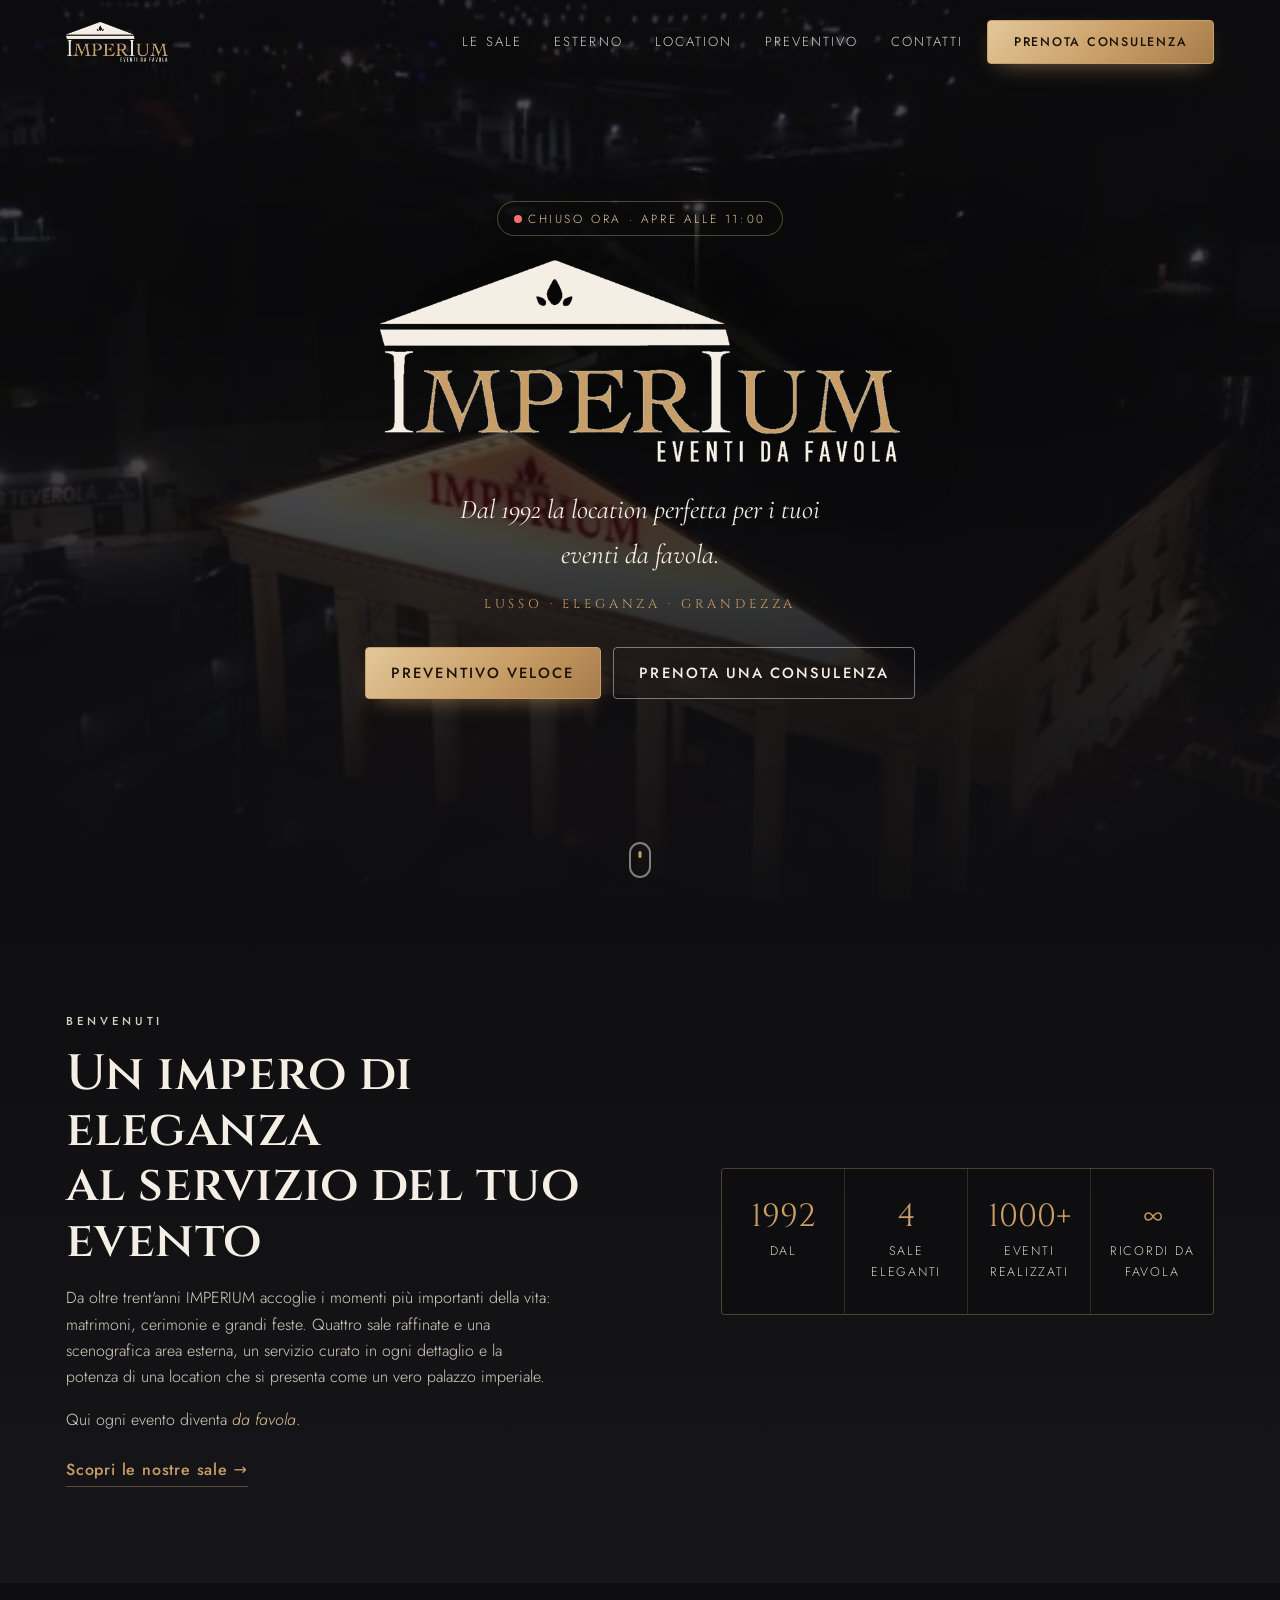
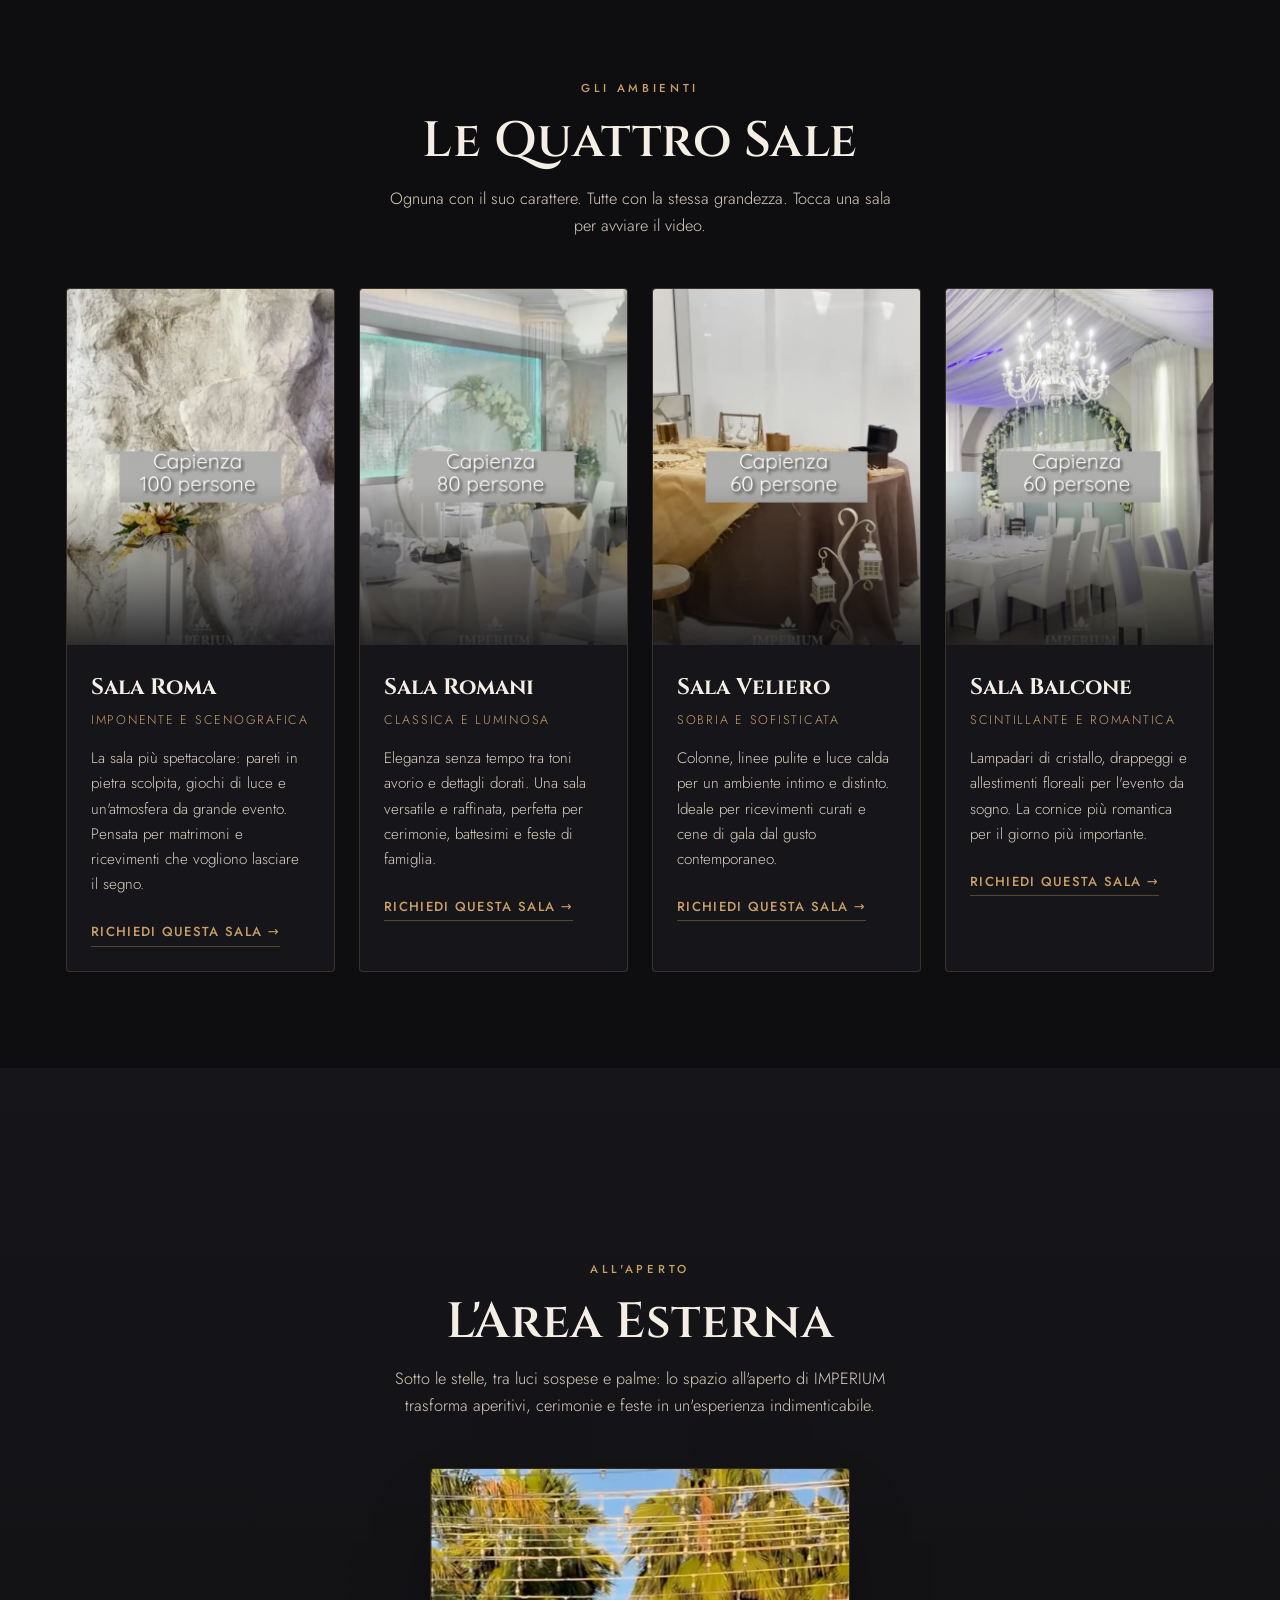
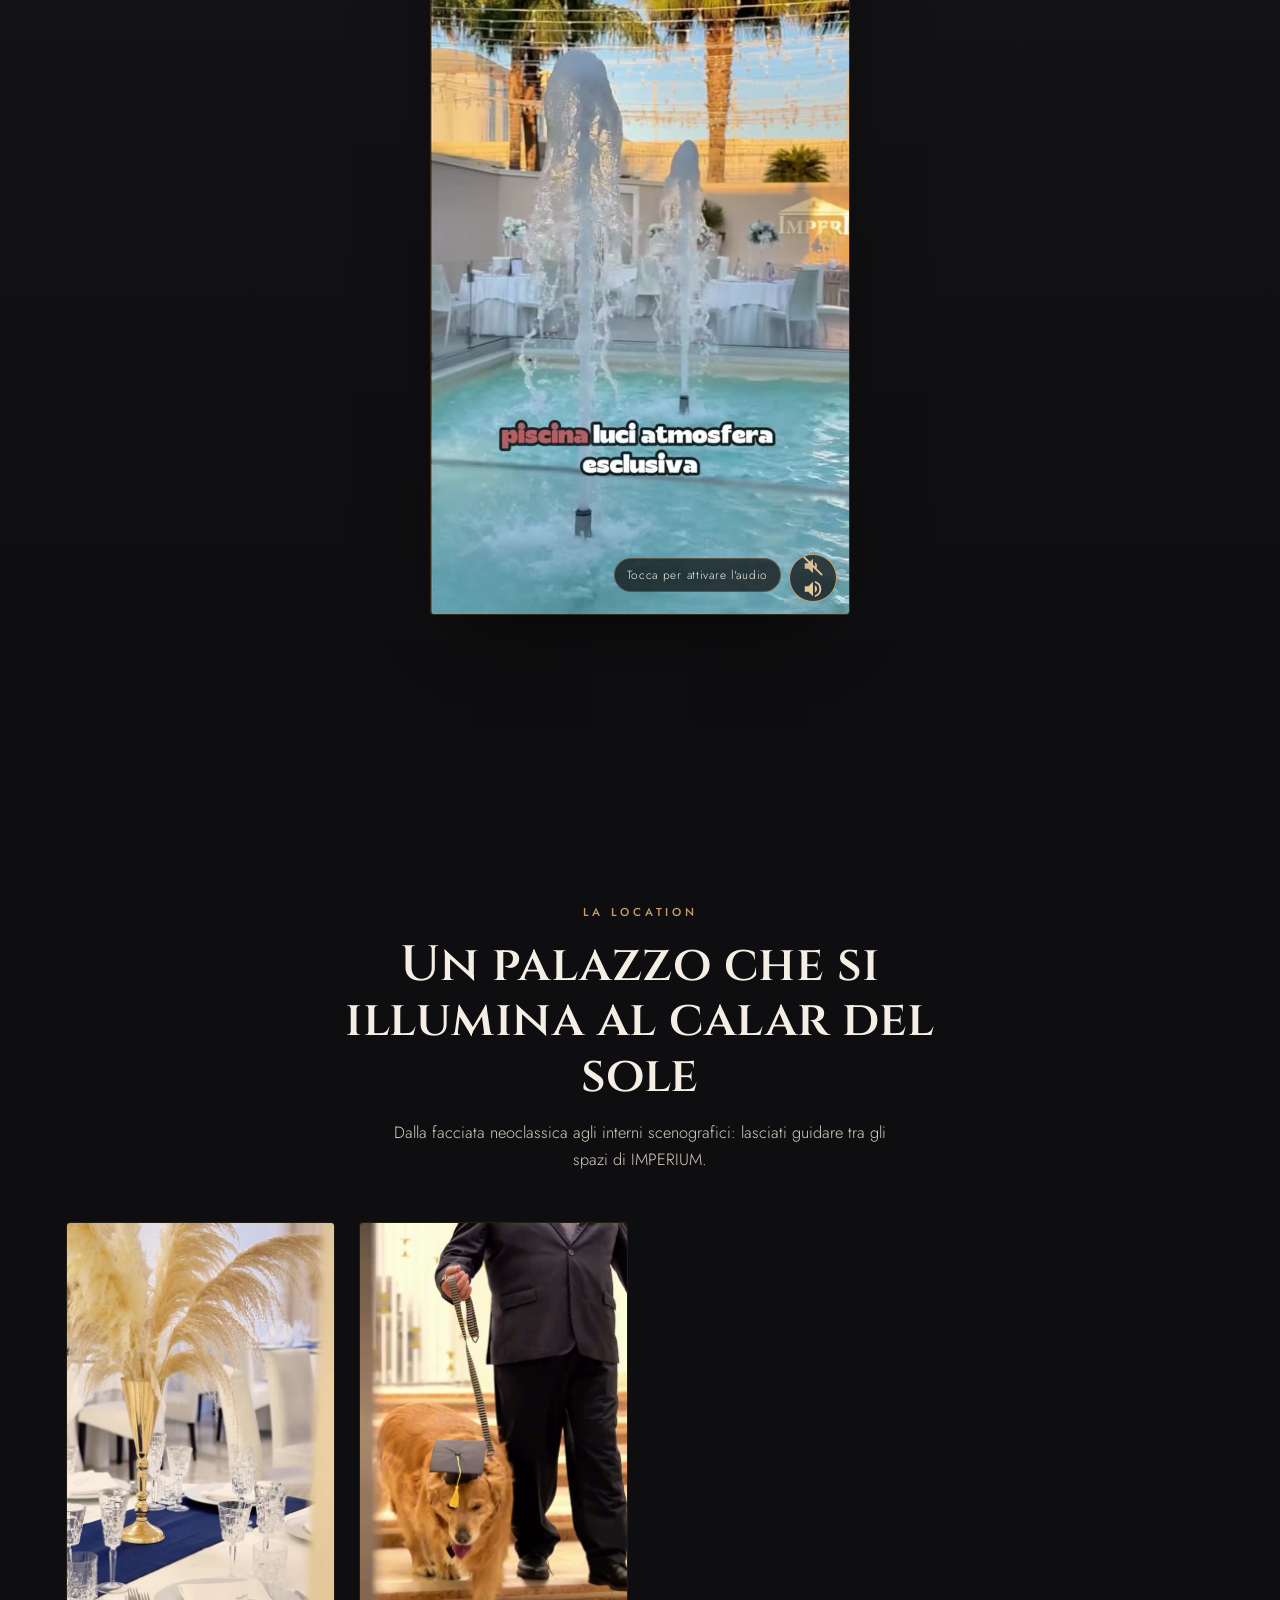
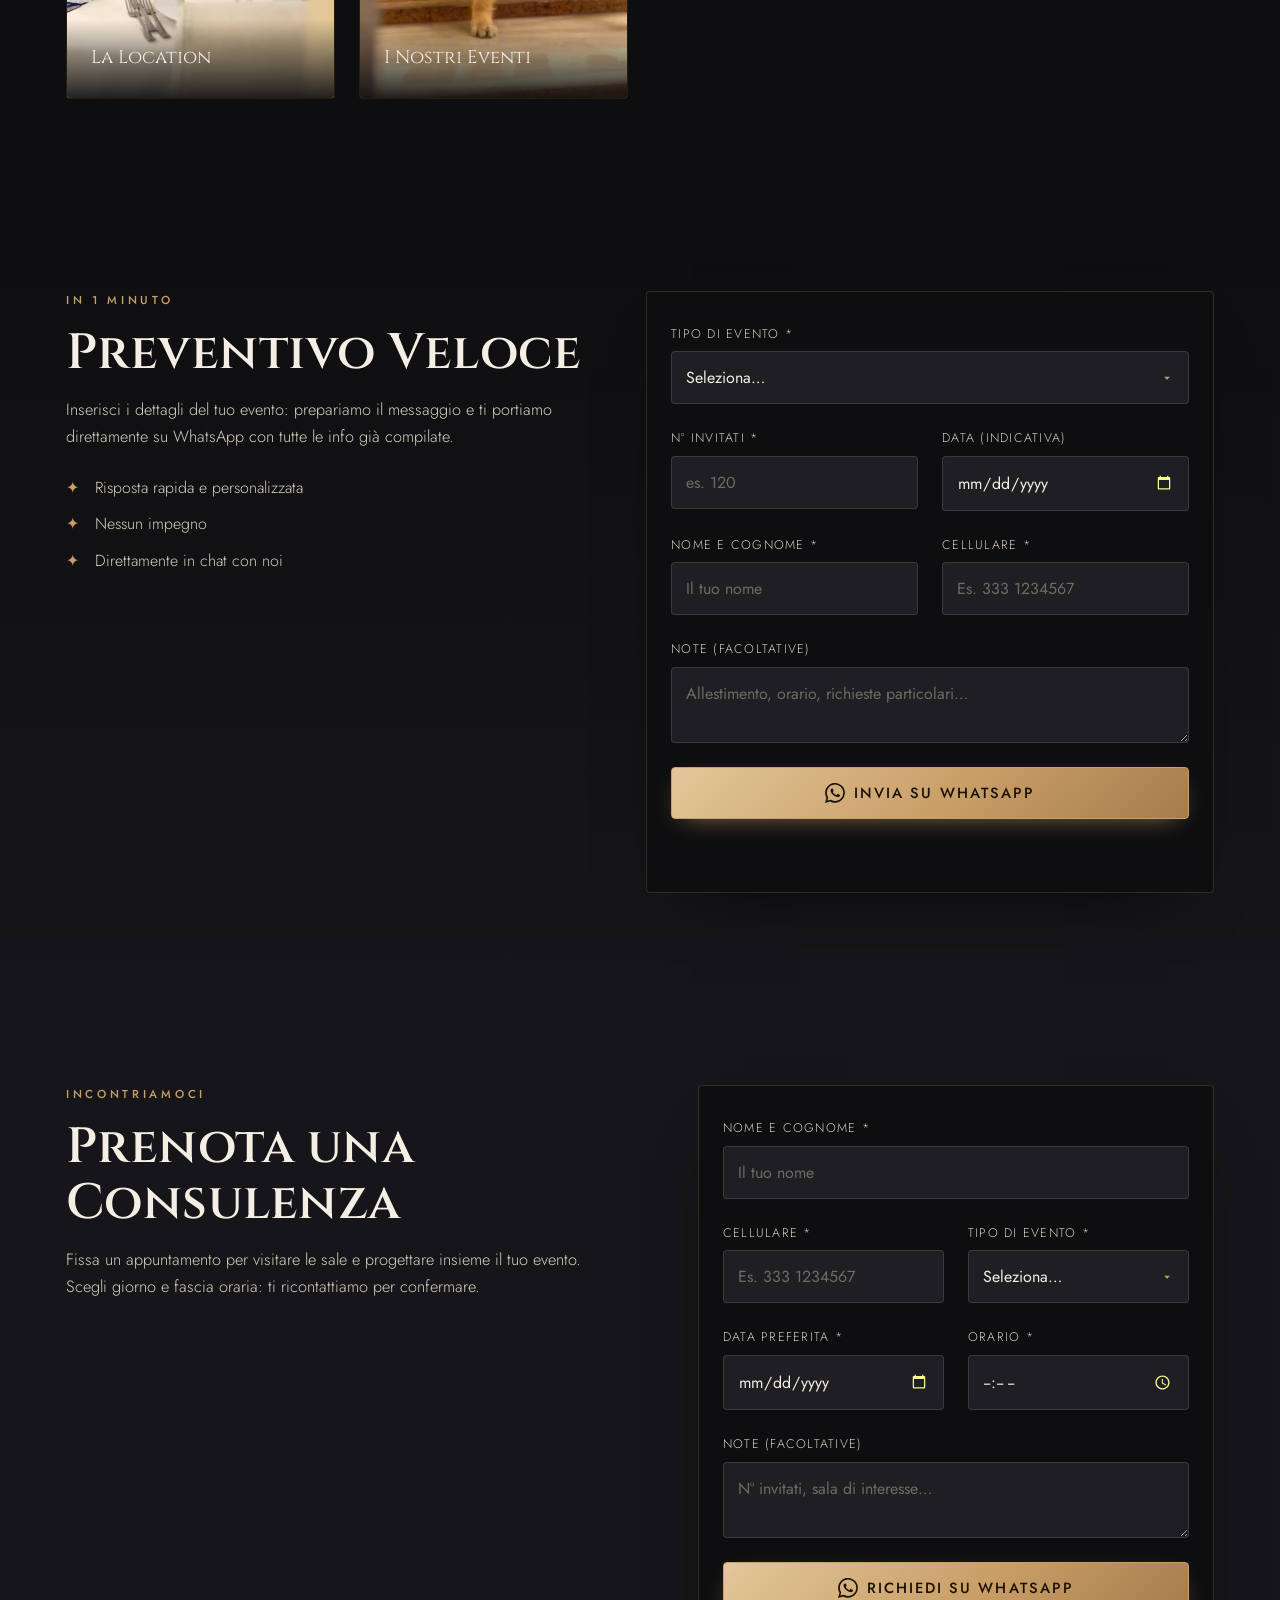
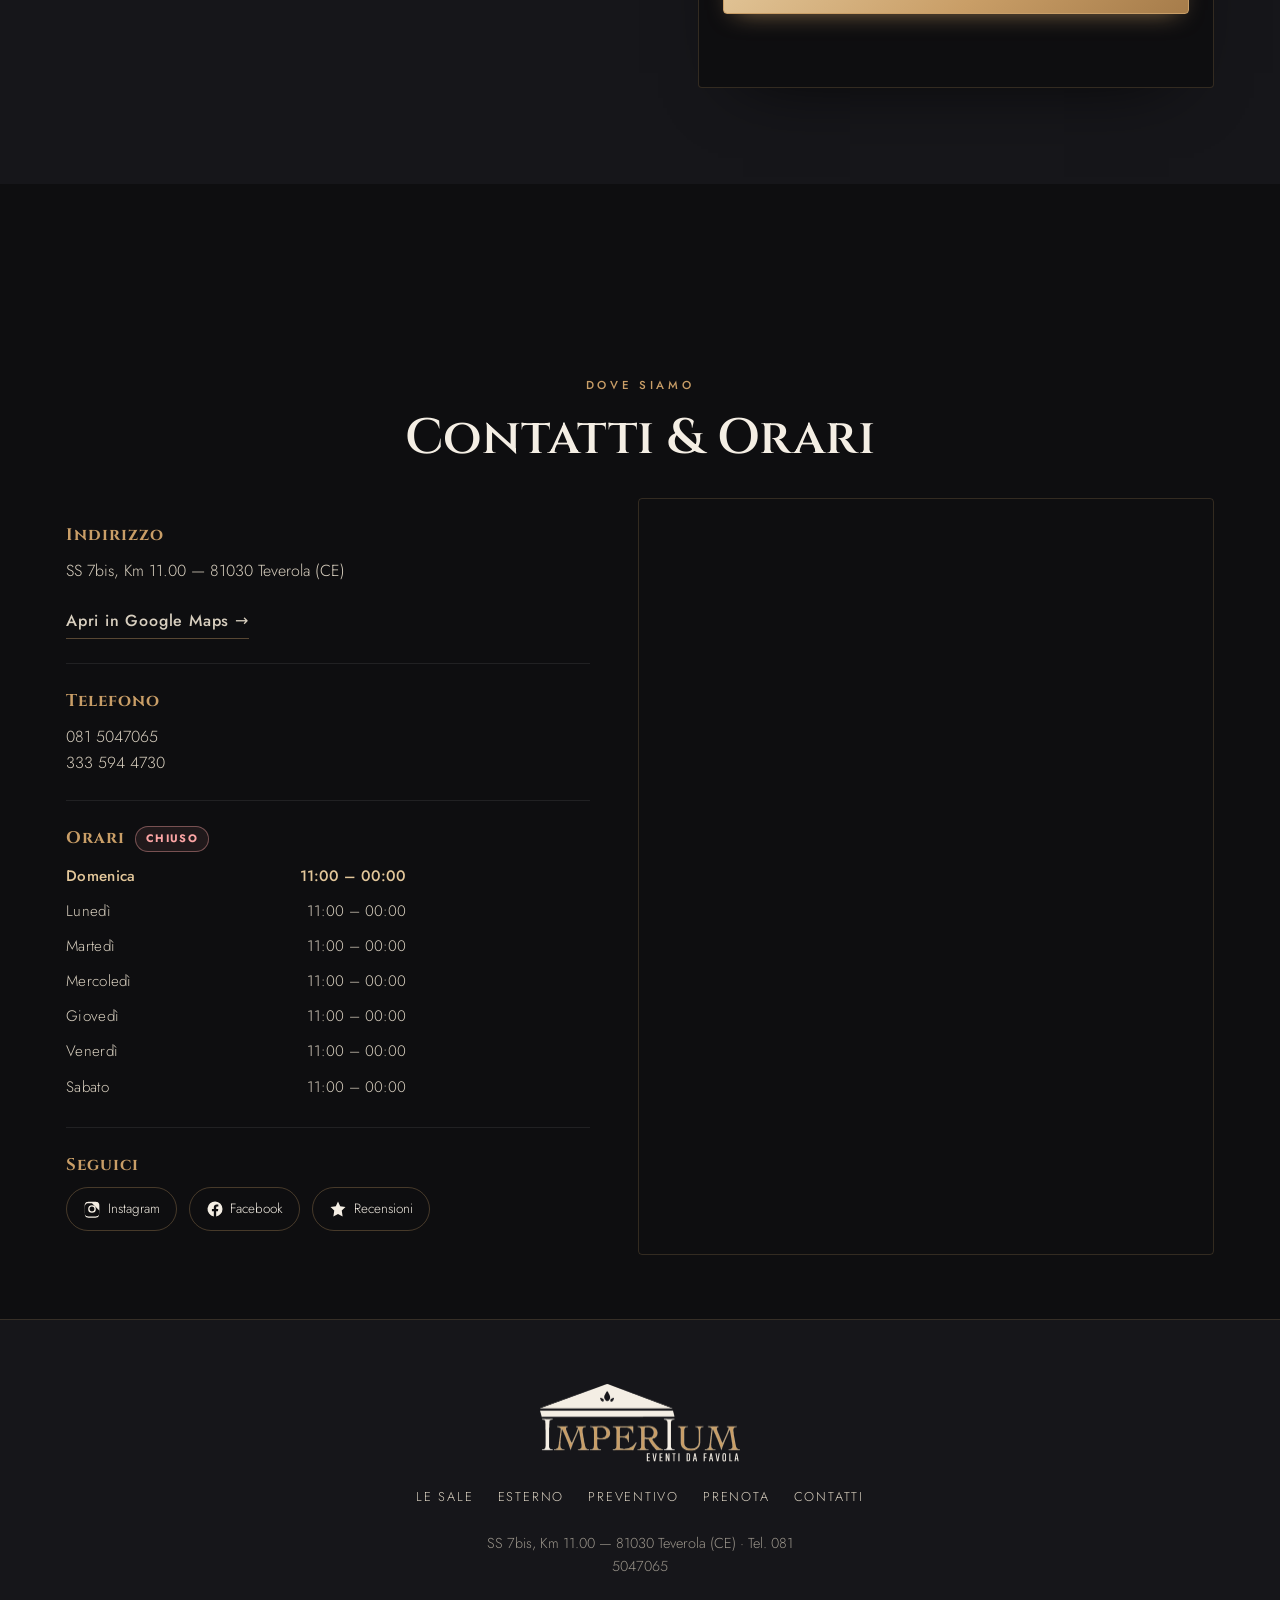
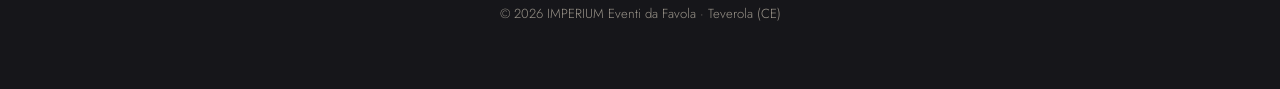
==== index.html @ b6c27dc3 "sito completo logo pulito" ====
<!DOCTYPE html>
<html lang="it">
<head>
<meta charset="UTF-8" />
<meta name="viewport" content="width=device-width, initial-scale=1.0" />
<title>IMPERIUM — Eventi da Favola | Location per Matrimoni ed Eventi a Teverola (CE)</title>
<meta name="description" content="Dal 1992 IMPERIUM è la location da favola per matrimoni, cerimonie ed eventi a Teverola (CE). Quattro sale eleganti e un'area esterna. Richiedi un preventivo veloce su WhatsApp." />
<meta name="theme-color" content="#0E0E10" />
<link rel="canonical" href="https://imperiumeventidafavola.it/" />

<!-- Open Graph / condivisione WhatsApp & Instagram -->
<meta property="og:type" content="business.business" />
<meta property="og:title" content="IMPERIUM — Eventi da Favola" />
<meta property="og:description" content="Dal 1992 la location perfetta per i tuoi eventi da favola. Matrimoni, cerimonie ed eventi a Teverola (CE)." />
<meta property="og:image" content="assets/img/poster-sfondo.jpg" />
<meta property="og:locale" content="it_IT" />
<meta name="twitter:card" content="summary_large_image" />

<!-- Favicon -->
<link rel="icon" type="image/png" href="assets/logo/favicon.png" />
<link rel="apple-touch-icon" href="assets/logo/favicon.png" />

<!-- Font -->
<link rel="preconnect" href="https://fonts.googleapis.com" />
<link rel="preconnect" href="https://fonts.gstatic.com" crossorigin />
<link href="https://fonts.googleapis.com/css2?family=Cinzel:wght@500;600;700&family=Cormorant+Garamond:ital,wght@0,400;0,500;0,600;1,400&family=Jost:wght@300;400;500;600&display=swap" rel="stylesheet" />

<link rel="stylesheet" href="css/style.css" />
</head>
<body>

<!-- ===================== HEADER / NAV ===================== -->
<header class="nav" id="nav">
  <div class="nav__inner">
    <a href="#hero" class="nav__brand" aria-label="IMPERIUM — home">
      <img src="assets/logo/imperium-logo-light-800.png" alt="IMPERIUM Eventi da Favola" class="nav__logo" width="160" height="63" />
    </a>
    <nav class="nav__links" aria-label="Navigazione principale">
      <a href="#sale">Le Sale</a>
      <a href="#esterno">Esterno</a>
      <a href="#location">Location</a>
      <a href="#preventivo">Preventivo</a>
      <a href="#contatti">Contatti</a>
    </nav>
    <a href="#prenota" class="btn btn--gold nav__cta">Prenota consulenza</a>
    <button class="nav__burger" id="burger" aria-label="Apri menu" aria-expanded="false">
      <span></span><span></span><span></span>
    </button>
  </div>
</header>

<!-- ===================== HERO ===================== -->
<section class="hero" id="hero">
  <video class="hero__video" id="heroVideo" autoplay muted loop playsinline preload="auto" poster="assets/img/poster-sfondo.jpg">
    <source src="assets/video/sfondo.mp4" type="video/mp4" />
  </video>
  <div class="hero__scrim"></div>

  <div class="hero__content">
    <span class="hero__eyebrow" id="statoBadge">Caricamento…</span>
    <img src="assets/logo/imperium-logo-light-800.png" alt="IMPERIUM Eventi da Favola" class="hero__logo" width="520" height="204" />
    <p class="hero__tag" id="heroTag">Dal 1992 la location perfetta per i tuoi eventi da favola.</p>
    <div class="hero__words">Lusso · Eleganza · Grandezza</div>
    <div class="hero__cta">
      <a href="#preventivo" class="btn btn--gold">Preventivo veloce</a>
      <a href="#prenota" class="btn btn--ghost">Prenota una consulenza</a>
    </div>
  </div>

  <a href="#intro" class="hero__scroll" aria-label="Scorri">
    <span></span>
  </a>
</section>

<!-- ===================== INTRO / CLAIM ===================== -->
<section class="intro" id="intro">
  <div class="wrap intro__grid">
    <div class="intro__text">
      <p class="kicker">Benvenuti</p>
      <h2 class="h-serif">Un impero di eleganza <br />al servizio del tuo evento</h2>
      <p>Da oltre trent'anni IMPERIUM accoglie i momenti più importanti della vita: matrimoni, cerimonie e grandi feste. Quattro sale raffinate e una scenografica area esterna, un servizio curato in ogni dettaglio e la potenza di una location che si presenta come un vero palazzo imperiale.</p>
      <p>Qui ogni evento diventa <em>da favola</em>.</p>
      <a href="#sale" class="link-gold">Scopri le nostre sale &rarr;</a>
    </div>
    <ul class="intro__numeri" id="numeri"><!-- JS --></ul>
  </div>
</section>

<!-- ===================== LE SALE ===================== -->
<section class="sale" id="sale">
  <div class="wrap section-head">
    <p class="kicker">Gli Ambienti</p>
    <h2 class="h-serif">Le Quattro Sale</h2>
    <p class="section-sub">Ognuna con il suo carattere. Tutte con la stessa grandezza. Tocca una sala per avviare il video.</p>
  </div>
  <div class="wrap sale__grid" id="saleGrid"><!-- JS --></div>
</section>

<!-- ===================== ESTERNO (video con audio) ===================== -->
<section class="esterno" id="esterno">
  <div class="wrap section-head section-head--light">
    <p class="kicker">All'aperto</p>
    <h2 class="h-serif" id="esternoTitolo">L'Area Esterna</h2>
    <p class="section-sub" id="esternoDesc"></p>
  </div>
  <div class="wrap esterno__stage">
    <div class="esterno__frame">
      <video id="esternoVideo" loop playsinline preload="none" poster="assets/img/poster-esterno.jpg">
        <source id="esternoSrc" src="" type="video/mp4" />
      </video>
      <button class="esterno__audio" id="esternoAudio" aria-label="Attiva audio">
        <svg id="iconMuted" viewBox="0 0 24 24" width="22" height="22"><path d="M3 9v6h4l5 5V4L7 9H3zm13.5 3a4.5 4.5 0 0 0-2.5-4v8a4.5 4.5 0 0 0 2.5-4z" fill="currentColor" opacity=".9"/><line x1="2" y1="2" x2="22" y2="22" stroke="currentColor" stroke-width="2"/></svg>
        <svg id="iconSound" viewBox="0 0 24 24" width="22" height="22" hidden><path d="M3 9v6h4l5 5V4L7 9H3zm13.5 3a4.5 4.5 0 0 0-2.5-4v8a4.5 4.5 0 0 0 2.5-4zM14 3.2v2.1a7 7 0 0 1 0 13.4v2.1a9 9 0 0 0 0-17.6z" fill="currentColor"/></svg>
      </button>
      <span class="esterno__hint" id="esternoHint">Tocca per attivare l'audio</span>
    </div>
  </div>
</section>

<!-- ===================== LA LOCATION / GALLERY ===================== -->
<section class="location" id="location">
  <div class="wrap section-head">
    <p class="kicker">La Location</p>
    <h2 class="h-serif">Un palazzo che si illumina al calar del sole</h2>
    <p class="section-sub">Dalla facciata neoclassica agli interni scenografici: lasciati guidare tra gli spazi di IMPERIUM.</p>
  </div>
  <div class="wrap location__grid" id="locationGrid"><!-- JS --></div>
</section>

<!-- ===================== PREVENTIVO VELOCE ===================== -->
<section class="preventivo" id="preventivo">
  <div class="wrap preventivo__inner">
    <div class="preventivo__intro">
      <p class="kicker">In 1 minuto</p>
      <h2 class="h-serif">Preventivo Veloce</h2>
      <p class="section-sub">Inserisci i dettagli del tuo evento: prepariamo il messaggio e ti portiamo direttamente su WhatsApp con tutte le info già compilate.</p>
      <ul class="preventivo__perks">
        <li>Risposta rapida e personalizzata</li>
        <li>Nessun impegno</li>
        <li>Direttamente in chat con noi</li>
      </ul>
    </div>

    <form class="form card-dark" id="formPreventivo" novalidate>
      <div class="field">
        <label for="pv-evento">Tipo di evento *</label>
        <select id="pv-evento" name="evento" required></select>
        <small class="err" data-for="pv-evento"></small>
      </div>
      <div class="row">
        <div class="field">
          <label for="pv-invitati">N° invitati *</label>
          <input type="number" id="pv-invitati" name="invitati" min="1" max="2000" inputmode="numeric" placeholder="es. 120" required />
          <small class="err" data-for="pv-invitati"></small>
        </div>
        <div class="field">
          <label for="pv-data">Data (indicativa)</label>
          <input type="date" id="pv-data" name="data" />
          <small class="err" data-for="pv-data"></small>
        </div>
      </div>
      <div class="row">
        <div class="field">
          <label for="pv-nome">Nome e cognome *</label>
          <input type="text" id="pv-nome" name="nome" autocomplete="name" placeholder="Il tuo nome" required />
          <small class="err" data-for="pv-nome"></small>
        </div>
        <div class="field">
          <label for="pv-tel">Cellulare *</label>
          <input type="tel" id="pv-tel" name="tel" autocomplete="tel" inputmode="tel" placeholder="Es. 333 1234567" required />
          <small class="err" data-for="pv-tel"></small>
        </div>
      </div>
      <div class="field">
        <label for="pv-note">Note (facoltative)</label>
        <textarea id="pv-note" name="note" rows="2" placeholder="Allestimento, orario, richieste particolari…"></textarea>
      </div>
      <button type="submit" class="btn btn--gold btn--block">
        <svg viewBox="0 0 24 24" width="20" height="20" aria-hidden="true"><path fill="currentColor" d="M.06 24l1.69-6.16a11.87 11.87 0 1 1 4.3 4.25zM6.6 20l.37.22a9.86 9.86 0 1 0-3.33-3.3l.24.38-.99 3.63z"/><path fill="currentColor" d="M9.5 7.1c-.2-.47-.42-.48-.62-.49h-.53c-.18 0-.48.07-.73.35s-.96.94-.96 2.3.98 2.66 1.12 2.85 1.93 3.1 4.78 4.22c2.37.94 2.85.75 3.37.7.52-.05 1.67-.68 1.9-1.34.24-.66.24-1.22.17-1.34-.07-.12-.26-.19-.54-.33s-1.67-.83-1.93-.92c-.26-.1-.45-.14-.64.14s-.73.92-.9 1.11c-.16.19-.33.21-.61.07a7.8 7.8 0 0 1-2.3-1.42 8.6 8.6 0 0 1-1.6-1.98c-.17-.28 0-.44.12-.58.13-.13.28-.33.42-.5.14-.16.19-.28.28-.47.1-.19.05-.35-.02-.49s-.63-1.55-.86-2.11z"/></svg>
        Invia su WhatsApp
      </button>
      <p class="form__note" id="pvEsito" role="status"></p>
    </form>
  </div>
</section>

<!-- ===================== PRENOTA CONSULENZA ===================== -->
<section class="prenota" id="prenota">
  <div class="wrap prenota__inner">
    <div class="prenota__intro">
      <p class="kicker">Incontriamoci</p>
      <h2 class="h-serif">Prenota una Consulenza</h2>
      <p class="section-sub">Fissa un appuntamento per visitare le sale e progettare insieme il tuo evento. Scegli giorno e fascia oraria: ti ricontattiamo per confermare.</p>
    </div>

    <form class="form card-dark" id="formPrenota" novalidate>
      <div class="field">
        <label for="pr-nome">Nome e cognome *</label>
        <input type="text" id="pr-nome" name="nome" autocomplete="name" placeholder="Il tuo nome" required />
        <small class="err" data-for="pr-nome"></small>
      </div>
      <div class="row">
        <div class="field">
          <label for="pr-tel">Cellulare *</label>
          <input type="tel" id="pr-tel" name="tel" autocomplete="tel" inputmode="tel" placeholder="Es. 333 1234567" required />
          <small class="err" data-for="pr-tel"></small>
        </div>
        <div class="field">
          <label for="pr-evento">Tipo di evento *</label>
          <select id="pr-evento" name="evento" required></select>
          <small class="err" data-for="pr-evento"></small>
        </div>
      </div>
      <div class="row">
        <div class="field">
          <label for="pr-data">Data preferita *</label>
          <input type="date" id="pr-data" name="data" required />
          <small class="err" data-for="pr-data"></small>
        </div>
        <div class="field">
          <label for="pr-ora">Orario *</label>
          <input type="time" id="pr-ora" name="ora" required />
          <small class="err" data-for="pr-ora"></small>
        </div>
      </div>
      <div class="field">
        <label for="pr-note">Note (facoltative)</label>
        <textarea id="pr-note" name="note" rows="2" placeholder="N° invitati, sala di interesse…"></textarea>
      </div>
      <button type="submit" class="btn btn--gold btn--block">
        <svg viewBox="0 0 24 24" width="20" height="20" aria-hidden="true"><path fill="currentColor" d="M.06 24l1.69-6.16a11.87 11.87 0 1 1 4.3 4.25zM6.6 20l.37.22a9.86 9.86 0 1 0-3.33-3.3l.24.38-.99 3.63z"/><path fill="currentColor" d="M9.5 7.1c-.2-.47-.42-.48-.62-.49h-.53c-.18 0-.48.07-.73.35s-.96.94-.96 2.3.98 2.66 1.12 2.85 1.93 3.1 4.78 4.22c2.37.94 2.85.75 3.37.7.52-.05 1.67-.68 1.9-1.34.24-.66.24-1.22.17-1.34-.07-.12-.26-.19-.54-.33s-1.67-.83-1.93-.92c-.26-.1-.45-.14-.64.14s-.73.92-.9 1.11c-.16.19-.33.21-.61.07a7.8 7.8 0 0 1-2.3-1.42 8.6 8.6 0 0 1-1.6-1.98c-.17-.28 0-.44.12-.58.13-.13.28-.33.42-.5.14-.16.19-.28.28-.47.1-.19.05-.35-.02-.49s-.63-1.55-.86-2.11z"/></svg>
        Richiedi su WhatsApp
      </button>
      <p class="form__note" id="prEsito" role="status"></p>
    </form>
  </div>
</section>

<!-- ===================== CONTATTI ===================== -->
<section class="contatti" id="contatti">
  <div class="wrap section-head">
    <p class="kicker">Dove siamo</p>
    <h2 class="h-serif">Contatti &amp; Orari</h2>
  </div>
  <div class="wrap contatti__grid">
    <div class="contatti__info">
      <div class="info-block">
        <h3>Indirizzo</h3>
        <p id="ctIndirizzo"></p>
        <a href="#" id="ctMapLink" class="link-gold" target="_blank" rel="noopener">Apri in Google Maps &rarr;</a>
      </div>
      <div class="info-block">
        <h3>Telefono</h3>
        <p><a href="#" id="ctFisso"></a><br /><a href="#" id="ctCell"></a></p>
      </div>
      <div class="info-block">
        <h3>Orari <span class="stato" id="statoContatti"></span></h3>
        <ul class="orari" id="orariList"></ul>
      </div>
      <div class="info-block">
        <h3>Seguici</h3>
        <div class="socials" id="socials"></div>
      </div>
    </div>
    <div class="contatti__map">
      <iframe id="mapFrame" title="Mappa IMPERIUM Eventi da Favola" loading="lazy" referrerpolicy="no-referrer-when-downgrade" allowfullscreen></iframe>
    </div>
  </div>
</section>

<!-- ===================== FOOTER ===================== -->
<footer class="footer">
  <div class="wrap footer__inner">
    <img src="assets/logo/imperium-logo-light-800.png" alt="IMPERIUM Eventi da Favola" class="footer__logo" width="200" height="78" />
    <nav class="footer__links">
      <a href="#sale">Le Sale</a>
      <a href="#esterno">Esterno</a>
      <a href="#preventivo">Preventivo</a>
      <a href="#prenota">Prenota</a>
      <a href="#contatti">Contatti</a>
    </nav>
    <p class="footer__meta" id="footMeta"></p>
    <p class="footer__credit">&copy; <span id="year"></span> IMPERIUM Eventi da Favola · Teverola (CE)</p>
  </div>
</footer>

<!-- ===================== STICKY BAR MOBILE ===================== -->
<nav class="dock" aria-label="Azioni rapide">
  <a href="#" id="dockCall" class="dock__btn">
    <svg viewBox="0 0 24 24" width="22" height="22"><path fill="currentColor" d="M6.6 10.8a15.5 15.5 0 0 0 6.6 6.6l2.2-2.2c.3-.3.7-.4 1-.2 1.2.4 2.4.6 3.6.6.6 0 1 .4 1 1V20c0 .6-.4 1-1 1A17 17 0 0 1 3 4c0-.6.4-1 1-1h3.5c.6 0 1 .4 1 1 0 1.3.2 2.5.6 3.6.1.4 0 .8-.2 1z"/></svg>
    <span>Chiama</span>
  </a>
  <a href="#preventivo" class="dock__btn">
    <svg viewBox="0 0 24 24" width="22" height="22"><path fill="currentColor" d="M3 5h18v2H3zm0 6h18v2H3zm0 6h12v2H3z"/></svg>
    <span>Preventivo</span>
  </a>
  <a href="#prenota" class="dock__btn dock__btn--gold">
    <svg viewBox="0 0 24 24" width="22" height="22"><path fill="currentColor" d="M7 2v2H5a2 2 0 0 0-2 2v13a2 2 0 0 0 2 2h14a2 2 0 0 0 2-2V6a2 2 0 0 0-2-2h-2V2h-2v2H9V2zm12 7v10H5V9z"/></svg>
    <span>Prenota</span>
  </a>
</nav>

<script src="js/data.js"></script>
<script src="js/app.js"></script>
</body>
</html>
---- css/style.css ----
/* =============================================================
   IMPERIUM — Eventi da Favola · stylesheet
   Palette: nero profondo + oro champagne. Mobile-first (390px).
   ============================================================= */

:root{
  /* colori */
  --nero:      #0E0E10;
  --nero-2:    #16161A;
  --nero-3:    #1E1E23;
  --oro:       #C99E67;   /* dal logo (201,158,103) */
  --oro-chiaro:#E3C79A;
  --oro-scuro: #A67C4A;
  --crema:     #F4EEE4;
  --crema-2:   #D8CFBF;
  --grigio:    #9A948A;
  --bianco:    #FFFFFF;
  --verde-wa:  #25D366;

  /* tipografia */
  --f-display: "Cinzel", "Times New Roman", serif;
  --f-serif:   "Cormorant Garamond", Georgia, serif;
  --f-body:    "Jost", system-ui, -apple-system, sans-serif;

  /* spazi (rem) */
  --s-1:.5rem; --s-2:1rem; --s-3:1.5rem; --s-4:2rem;
  --s-5:3rem;  --s-6:4rem; --s-7:6rem;   --s-8:8rem;

  --wrap: 1180px;
  --radius: 4px;
  --nav-h: 76px;
}

*{box-sizing:border-box;margin:0;padding:0}
html{scroll-behavior:smooth;scroll-padding-top:var(--nav-h)}
body{
  font-family:var(--f-body);
  background:var(--nero);
  color:var(--crema);
  line-height:1.65;
  font-weight:300;
  -webkit-font-smoothing:antialiased;
  overflow-x:hidden;
}
img,video{max-width:100%;display:block}
a{color:inherit;text-decoration:none}
ul{list-style:none}
em{font-style:italic;color:var(--oro-chiaro)}

.wrap{width:100%;max-width:var(--wrap);margin-inline:auto;padding-inline:16px}

/* ---------- tipografia utility ---------- */
.h-serif{
  font-family:var(--f-display);
  font-weight:600;
  line-height:1.12;
  letter-spacing:.01em;
  font-size:clamp(1.9rem, 6vw, 3.1rem);
  color:var(--crema);
}
.kicker{
  font-family:var(--f-body);
  text-transform:uppercase;
  letter-spacing:.32em;
  font-size:.72rem;
  font-weight:500;
  color:var(--oro);
  margin-bottom:var(--s-2);
}
.section-sub{color:var(--crema-2);max-width:58ch;margin-top:var(--s-2);font-size:1.02rem}
.link-gold{
  display:inline-block;margin-top:var(--s-3);
  color:var(--oro);font-weight:500;letter-spacing:.05em;
  border-bottom:1px solid rgba(201,158,103,.4);padding-bottom:3px;
  transition:border-color .25s,color .25s;
}
.link-gold:hover{color:var(--oro-chiaro);border-color:var(--oro-chiaro)}

/* ---------- bottoni ---------- */
.btn{
  --h:52px;
  display:inline-flex;align-items:center;justify-content:center;gap:.6em;
  min-height:var(--h);padding:0 1.6rem;
  font-family:var(--f-body);font-weight:500;font-size:.92rem;
  letter-spacing:.14em;text-transform:uppercase;
  border:1px solid transparent;border-radius:var(--radius);
  cursor:pointer;transition:transform .2s, background .25s, color .25s, border-color .25s;
  text-align:center;
}
.btn:active{transform:translateY(1px)}
.btn--gold{
  background:linear-gradient(135deg,var(--oro-chiaro),var(--oro) 55%,var(--oro-scuro));
  color:#1a1206;border-color:var(--oro);
  box-shadow:0 8px 26px -12px rgba(201,158,103,.8);
}
.btn--gold:hover{filter:brightness(1.07)}
.btn--ghost{
  background:transparent;color:var(--crema);
  border-color:rgba(244,238,228,.45);
}
.btn--ghost:hover{border-color:var(--oro);color:var(--oro-chiaro)}
.btn--block{width:100%}

/* =================== NAV =================== */
.nav{
  position:fixed;inset:0 0 auto 0;z-index:60;height:var(--nav-h);
  display:flex;align-items:center;
  transition:background .35s, box-shadow .35s, backdrop-filter .35s;
}
.nav--solid{
  background:rgba(14,14,16,.92);
  backdrop-filter:blur(10px);
  box-shadow:0 1px 0 rgba(201,158,103,.18);
}
.nav__inner{
  width:100%;max-width:var(--wrap);margin-inline:auto;padding-inline:16px;
  display:flex;align-items:center;gap:var(--s-3);
}
.nav__logo{height:40px;width:auto}
.nav__brand{margin-right:auto}
.nav__links{display:none;gap:var(--s-4);margin-left:auto}
.nav__links a{
  font-size:.82rem;letter-spacing:.16em;text-transform:uppercase;
  color:var(--crema);opacity:.85;transition:color .2s,opacity .2s;
  position:relative;padding:4px 0;
}
.nav__links a:hover{color:var(--oro-chiaro);opacity:1}
.nav__cta{display:none;--h:44px;font-size:.78rem}
.nav__burger{
  display:inline-flex;flex-direction:column;gap:5px;justify-content:center;
  width:44px;height:44px;margin-left:auto;background:none;border:0;cursor:pointer;
}
.nav__burger span{height:2px;width:26px;background:var(--crema);transition:.3s;border-radius:2px}
.nav__burger[aria-expanded="true"] span:nth-child(1){transform:translateY(7px) rotate(45deg)}
.nav__burger[aria-expanded="true"] span:nth-child(2){opacity:0}
.nav__burger[aria-expanded="true"] span:nth-child(3){transform:translateY(-7px) rotate(-45deg)}

/* menu mobile a tendina */
.nav__drawer{
  position:fixed;inset:var(--nav-h) 0 auto 0;z-index:55;
  background:rgba(14,14,16,.98);backdrop-filter:blur(12px);
  border-bottom:1px solid rgba(201,158,103,.2);
  transform:translateY(-120%);transition:transform .4s cubic-bezier(.4,0,.2,1);
  padding:var(--s-2) 16px var(--s-4);
}
.nav__drawer.open{transform:translateY(0)}
.nav__drawer a{
  display:block;padding:14px 4px;font-family:var(--f-display);font-size:1.1rem;
  letter-spacing:.08em;border-bottom:1px solid rgba(255,255,255,.06);
}
.nav__drawer .btn{margin-top:var(--s-3)}

/* =================== HERO =================== */
.hero{position:relative;height:100svh;min-height:600px;display:flex;align-items:center;justify-content:center;overflow:hidden}
.hero__video{position:absolute;inset:0;width:100%;height:100%;object-fit:cover;z-index:0}
.hero__scrim{
  position:absolute;inset:0;z-index:1;
  background:
    radial-gradient(120% 80% at 50% 30%, rgba(14,14,16,.25), rgba(14,14,16,.78) 70%),
    linear-gradient(to bottom, rgba(14,14,16,.6), rgba(14,14,16,.35) 40%, rgba(14,14,16,.92));
}
.hero__content{position:relative;z-index:2;text-align:center;padding:0 20px;max-width:760px}
.hero__eyebrow{
  display:inline-flex;align-items:center;gap:.5em;
  font-size:.74rem;letter-spacing:.22em;text-transform:uppercase;color:var(--oro-chiaro);
  border:1px solid rgba(201,158,103,.4);border-radius:40px;padding:7px 16px;margin-bottom:var(--s-3);
  background:rgba(14,14,16,.3);
}
.hero__eyebrow::before{content:"";width:8px;height:8px;border-radius:50%;background:var(--grigio)}
.hero__eyebrow.aperto::before{background:#4ade80;box-shadow:0 0 10px #4ade80}
.hero__eyebrow.chiuso::before{background:#f87171}
.hero__logo{width:min(82vw,520px);margin:0 auto var(--s-3);filter:drop-shadow(0 6px 30px rgba(0,0,0,.6))}
.hero__tag{
  font-family:var(--f-serif);font-size:clamp(1.2rem,4.4vw,1.7rem);
  color:var(--crema);font-weight:400;font-style:italic;max-width:30ch;margin:0 auto var(--s-2);
}
.hero__words{
  font-family:var(--f-display);font-size:.8rem;letter-spacing:.3em;text-transform:uppercase;
  color:var(--oro);margin-bottom:var(--s-4);
}
.hero__cta{display:flex;flex-direction:column;gap:12px;align-items:center}
.hero__cta .btn{width:min(92vw,320px)}
.hero__scroll{position:absolute;bottom:22px;left:50%;transform:translateX(-50%);z-index:2}
.hero__scroll span{display:block;width:22px;height:36px;border:2px solid rgba(244,238,228,.5);border-radius:14px;position:relative}
.hero__scroll span::after{content:"";position:absolute;top:7px;left:50%;transform:translateX(-50%);width:3px;height:7px;background:var(--oro);border-radius:2px;animation:scrolldot 1.6s infinite}
@keyframes scrolldot{0%{opacity:0;transform:translate(-50%,0)}40%{opacity:1}80%{opacity:0;transform:translate(-50%,10px)}}

/* =================== INTRO =================== */
.intro{padding:var(--s-7) 0;background:linear-gradient(to bottom,var(--nero),var(--nero-2))}
.intro__grid{display:grid;gap:var(--s-5)}
.intro__text p{color:var(--crema-2);margin-top:var(--s-2);max-width:54ch}
.intro__numeri{display:grid;grid-template-columns:repeat(2,1fr);gap:1px;background:rgba(201,158,103,.18);border:1px solid rgba(201,158,103,.18);border-radius:var(--radius);overflow:hidden}
.intro__numeri li{background:var(--nero);padding:var(--s-4) var(--s-2);text-align:center}
.intro__numeri .n{display:block;font-family:var(--f-display);font-size:2rem;color:var(--oro);line-height:1}
.intro__numeri .l{display:block;margin-top:8px;font-size:.78rem;letter-spacing:.14em;text-transform:uppercase;color:var(--crema-2)}

/* =================== SECTION HEAD =================== */
.section-head{padding-top:var(--s-7);text-align:left}
.section-head--light{}
.sale{padding-bottom:var(--s-7)}

/* =================== LE SALE =================== */
.sale__grid{display:grid;gap:var(--s-3);margin-top:var(--s-5)}
.sala-card{
  position:relative;border:1px solid rgba(201,158,103,.2);border-radius:var(--radius);
  overflow:hidden;background:var(--nero-2);
}
.sala-card__media{position:relative;aspect-ratio:4/5;background:#000;cursor:pointer}
.sala-card__media video,.sala-card__media img{position:absolute;inset:0;width:100%;height:100%;object-fit:cover}
.sala-card__media .playpill{
  position:absolute;left:50%;top:50%;transform:translate(-50%,-50%);z-index:3;
  width:64px;height:64px;border-radius:50%;display:grid;place-items:center;
  background:rgba(14,14,16,.5);border:1.5px solid var(--oro);color:var(--oro-chiaro);
  transition:opacity .3s, transform .3s;backdrop-filter:blur(3px);
}
.sala-card__media.playing .playpill{opacity:0;transform:translate(-50%,-50%) scale(.8);pointer-events:none}
.sala-card__grad{position:absolute;inset:0;z-index:2;background:linear-gradient(to top,rgba(14,14,16,.85),transparent 45%);pointer-events:none}
.sala-card__body{padding:var(--s-3)}
.sala-card__name{font-family:var(--f-display);font-size:1.4rem;color:var(--crema)}
.sala-card__sub{color:var(--oro);font-size:.78rem;letter-spacing:.14em;text-transform:uppercase;margin-top:4px}
.sala-card__desc{color:var(--crema-2);font-size:.95rem;margin-top:var(--s-2)}
.sala-card__cta{
  display:inline-flex;align-items:center;gap:.5em;margin-top:var(--s-3);
  color:var(--oro);font-size:.82rem;letter-spacing:.1em;text-transform:uppercase;font-weight:500;
  border-bottom:1px solid rgba(201,158,103,.35);padding-bottom:3px;transition:.25s;
}
.sala-card__cta:hover{color:var(--oro-chiaro);border-color:var(--oro-chiaro)}

/* =================== ESTERNO =================== */
.esterno{padding:var(--s-7) 0;background:
  linear-gradient(to bottom,var(--nero-2),var(--nero));position:relative}
.esterno__stage{margin-top:var(--s-5);display:flex;justify-content:center}
.esterno__frame{
  position:relative;width:min(100%,420px);aspect-ratio:9/16;
  border:1px solid rgba(201,158,103,.28);border-radius:var(--radius);overflow:hidden;
  background:#000;box-shadow:0 30px 80px -40px rgba(0,0,0,.9);
}
.esterno__frame video{position:absolute;inset:0;width:100%;height:100%;object-fit:cover}
.esterno__play{
  position:absolute;inset:0;z-index:3;display:grid;place-items:center;
  background:rgba(14,14,16,.35);border:0;color:var(--oro-chiaro);cursor:pointer;transition:opacity .3s;
}
.esterno__play .pbg{}
.esterno__play svg{width:46px;height:46px;background:rgba(14,14,16,.55);border:1.5px solid var(--oro);border-radius:50%;padding:16px;box-sizing:content-box}
.esterno__play.hidden{opacity:0;pointer-events:none}
.esterno__audio{
  position:absolute;right:12px;bottom:12px;z-index:4;
  width:48px;height:48px;border-radius:50%;display:grid;place-items:center;
  background:rgba(14,14,16,.72);border:1px solid var(--oro);color:var(--oro-chiaro);cursor:pointer;
  backdrop-filter:blur(4px);transition:transform .2s,background .2s;
}
.esterno__audio:hover{transform:scale(1.06)}
.esterno__hint{
  position:absolute;right:68px;bottom:22px;z-index:4;
  font-size:.74rem;letter-spacing:.06em;color:var(--crema);
  background:rgba(14,14,16,.72);padding:6px 12px;border-radius:30px;
  border:1px solid rgba(201,158,103,.3);transition:opacity .4s;white-space:nowrap;
}
.esterno__hint.gone{opacity:0;pointer-events:none}

/* =================== LOCATION / GALLERY =================== */
.location{padding:var(--s-7) 0;background:var(--nero)}
.location__grid{display:grid;gap:var(--s-3);margin-top:var(--s-5)}
.loc-card{position:relative;border-radius:var(--radius);overflow:hidden;border:1px solid rgba(201,158,103,.18);background:#000;cursor:pointer}
.loc-card .media{position:relative;aspect-ratio:9/16}
.loc-card video,.loc-card img{position:absolute;inset:0;width:100%;height:100%;object-fit:cover}
.loc-card .cap{position:absolute;left:0;bottom:0;z-index:3;padding:var(--s-3);width:100%;
  background:linear-gradient(to top,rgba(14,14,16,.9),transparent);
  font-family:var(--f-display);font-size:1.15rem;color:var(--crema)}
.loc-card .playpill{position:absolute;left:50%;top:50%;transform:translate(-50%,-50%);z-index:2;
  width:58px;height:58px;border-radius:50%;display:grid;place-items:center;
  background:rgba(14,14,16,.5);border:1.5px solid var(--oro);color:var(--oro-chiaro);transition:.3s;backdrop-filter:blur(3px)}
.loc-card.playing .playpill{opacity:0;pointer-events:none}

/* =================== FORM (preventivo + prenota) =================== */
.preventivo{padding:var(--s-7) 0;background:linear-gradient(to bottom,var(--nero),var(--nero-2))}
.prenota{padding:var(--s-7) 0;background:var(--nero-2)}
.preventivo__inner,.prenota__inner{display:grid;gap:var(--s-5)}
.preventivo__perks{margin-top:var(--s-3);display:grid;gap:10px}
.preventivo__perks li{position:relative;padding-left:1.8em;color:var(--crema-2)}
.preventivo__perks li::before{content:"✦";position:absolute;left:0;color:var(--oro)}

.card-dark{
  background:var(--nero);border:1px solid rgba(201,158,103,.2);border-radius:var(--radius);
  padding:var(--s-4) var(--s-3);box-shadow:0 30px 70px -45px rgba(0,0,0,.9);
}
.form{display:grid;gap:var(--s-3)}
.form .row{display:grid;gap:var(--s-3)}
.field{display:flex;flex-direction:column;gap:7px}
.field label{font-size:.78rem;letter-spacing:.1em;text-transform:uppercase;color:var(--crema-2)}
.field input,.field select,.field textarea{
  font-family:var(--f-body);font-size:1rem;color:var(--crema);
  background:var(--nero-3);border:1px solid rgba(255,255,255,.12);border-radius:var(--radius);
  padding:14px 14px;width:100%;transition:border-color .2s,box-shadow .2s;
}
.field textarea{resize:vertical}
.field input::placeholder,.field textarea::placeholder{color:#6f6a62}
.field input:focus,.field select:focus,.field textarea:focus{
  outline:none;border-color:var(--oro);box-shadow:0 0 0 3px rgba(201,158,103,.18)
}
.field select{appearance:none;background-image:url("data:image/svg+xml,%3Csvg xmlns='http://www.w3.org/2000/svg' width='14' height='14' viewBox='0 0 24 24' fill='%23C99E67'%3E%3Cpath d='M7 10l5 5 5-5z'/%3E%3C/svg%3E");background-repeat:no-repeat;background-position:right 14px center;padding-right:40px}
.field.invalid input,.field.invalid select,.field.invalid textarea{border-color:#f87171;box-shadow:0 0 0 3px rgba(248,113,113,.15)}
.err{color:#fca5a5;font-size:.8rem;min-height:0;display:none}
.field.invalid .err{display:block}
/* input date/time: icona chiara su dark */
input[type="date"]::-webkit-calendar-picker-indicator,
input[type="time"]::-webkit-calendar-picker-indicator{filter:invert(.8) sepia(1) saturate(2) hue-rotate(5deg);cursor:pointer}
.form__note{font-size:.9rem;color:var(--oro-chiaro);min-height:1.2em;text-align:center}
.form__note.ok{color:#86efac}

/* =================== CONTATTI =================== */
.contatti{padding:var(--s-7) 0 var(--s-6);background:var(--nero)}
.contatti__grid{display:grid;gap:var(--s-5);margin-top:var(--s-4)}
.info-block{padding:var(--s-3) 0;border-top:1px solid rgba(255,255,255,.08)}
.info-block:first-child{border-top:0}
.info-block h3{font-family:var(--f-display);font-size:1.05rem;color:var(--oro);letter-spacing:.06em;margin-bottom:8px;display:flex;align-items:center;gap:10px}
.info-block p,.info-block a{color:var(--crema-2)}
.info-block a:hover{color:var(--oro-chiaro)}
.stato{font-family:var(--f-body);font-size:.68rem;letter-spacing:.12em;text-transform:uppercase;
  padding:3px 10px;border-radius:30px;border:1px solid}
.stato--aperto{color:#86efac;border-color:rgba(134,239,172,.4);background:rgba(134,239,172,.08)}
.stato--chiuso{color:#fca5a5;border-color:rgba(252,165,165,.4);background:rgba(252,165,165,.08)}
.orari{display:grid;gap:4px}
.orari li{display:flex;justify-content:space-between;gap:var(--s-3);font-size:.95rem;color:var(--crema-2);max-width:340px;padding:3px 0}
.orari li.today{color:var(--oro-chiaro);font-weight:500}
.orari li .d{letter-spacing:.02em}
.socials{display:flex;gap:12px;flex-wrap:wrap}
.socials a{
  display:inline-flex;align-items:center;gap:.5em;padding:10px 16px;
  border:1px solid rgba(201,158,103,.3);border-radius:40px;font-size:.84rem;color:var(--crema);
  transition:.25s;
}
.socials a:hover{border-color:var(--oro);color:var(--oro-chiaro);background:rgba(201,158,103,.06)}
.socials svg{width:18px;height:18px}
.contatti__map{border:1px solid rgba(201,158,103,.2);border-radius:var(--radius);overflow:hidden;min-height:320px}
.contatti__map iframe{width:100%;height:100%;min-height:320px;border:0;filter:grayscale(.3) contrast(1.05)}

/* =================== FOOTER =================== */
.footer{background:var(--nero-2);border-top:1px solid rgba(201,158,103,.18);padding:var(--s-6) 0 calc(var(--s-6) + 70px)}
.footer__inner{text-align:center;display:grid;gap:var(--s-3);justify-items:center}
.footer__logo{width:200px}
.footer__links{display:flex;flex-wrap:wrap;gap:var(--s-3);justify-content:center}
.footer__links a{font-size:.8rem;letter-spacing:.14em;text-transform:uppercase;color:var(--crema-2)}
.footer__links a:hover{color:var(--oro-chiaro)}
.footer__meta{color:var(--grigio);font-size:.9rem;max-width:40ch}
.footer__credit{color:var(--grigio);font-size:.82rem}

/* =================== DOCK MOBILE =================== */
.dock{
  position:fixed;left:0;right:0;bottom:0;z-index:70;
  display:grid;grid-template-columns:repeat(3,1fr);
  background:rgba(14,14,16,.96);backdrop-filter:blur(10px);
  border-top:1px solid rgba(201,158,103,.25);
  padding-bottom:env(safe-area-inset-bottom);
}
.dock__btn{display:flex;flex-direction:column;align-items:center;gap:3px;padding:10px 4px;color:var(--crema);font-size:.68rem;letter-spacing:.06em;text-transform:uppercase}
.dock__btn svg{color:var(--oro-chiaro)}
.dock__btn--gold{background:linear-gradient(135deg,var(--oro),var(--oro-scuro));color:#1a1206}
.dock__btn--gold svg{color:#1a1206}

/* =================== RESPONSIVE =================== */
@media (min-width:600px){
  .form .row{grid-template-columns:1fr 1fr}
  .intro__numeri{grid-template-columns:repeat(4,1fr)}
  .sale__grid{grid-template-columns:repeat(2,1fr)}
  .location__grid{grid-template-columns:repeat(2,1fr)}
}
@media (min-width:900px){
  :root{--nav-h:84px}
  .nav__links{display:flex}
  .nav__cta{display:inline-flex}
  .nav__burger{display:none}
  .hero__cta{flex-direction:row;justify-content:center}
  .hero__cta .btn{width:auto;min-width:220px}
  .intro__grid{grid-template-columns:1.2fr 1fr;align-items:center;gap:var(--s-6)}
  .section-head{text-align:center;max-width:720px;margin-inline:auto}
  .section-head .section-sub{margin-inline:auto}
  .sale__grid{grid-template-columns:repeat(4,1fr)}
  .preventivo__inner,.prenota__inner{grid-template-columns:1fr 1.1fr;align-items:start;gap:var(--s-6)}
  .prenota__inner{grid-template-columns:1.1fr 1fr}
  .contatti__grid{grid-template-columns:1fr 1.1fr}
  .dock{display:none}
  .footer{padding-bottom:var(--s-6)}
  .location__grid{grid-template-columns:repeat(4,1fr)}
}
@media (min-width:1100px){
  .sala-card__media{aspect-ratio:3/4}
}

@media (prefers-reduced-motion:reduce){
  *{animation:none!important;scroll-behavior:auto!important;transition-duration:.01ms!important}
}
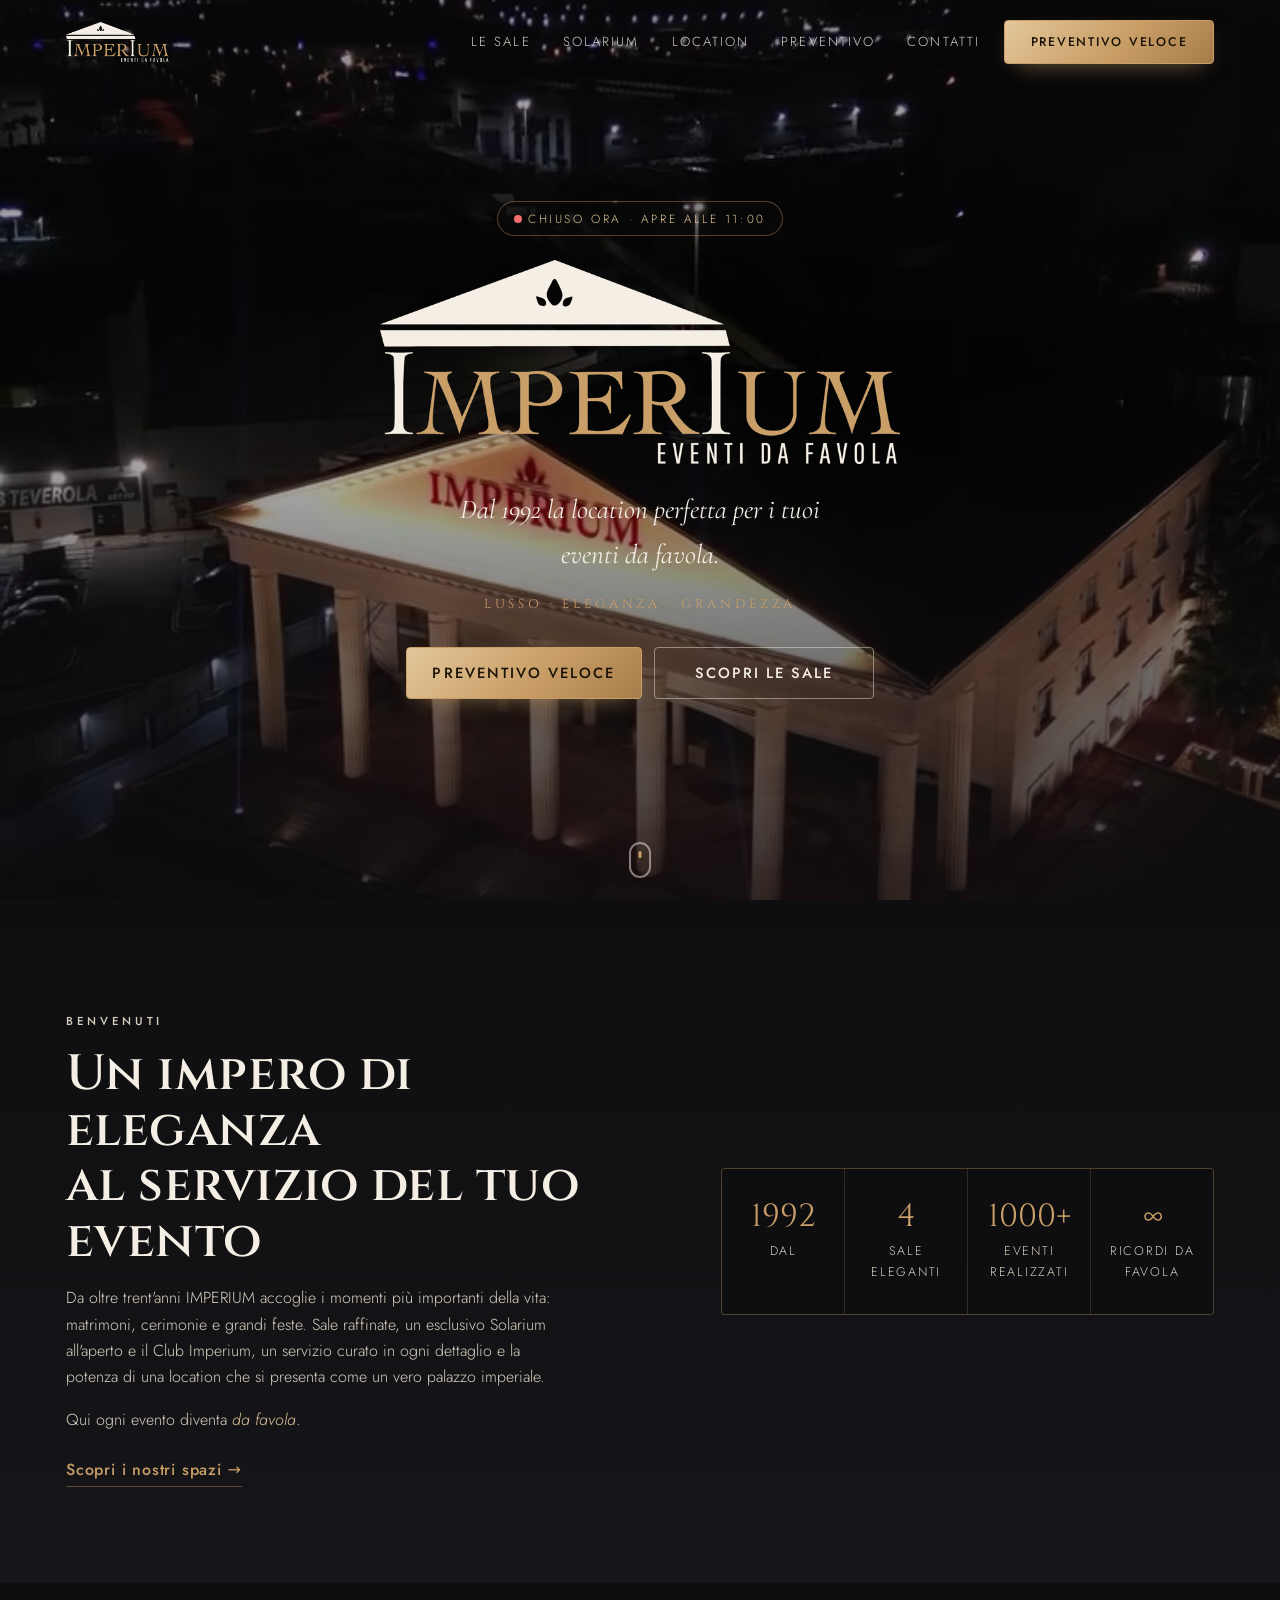
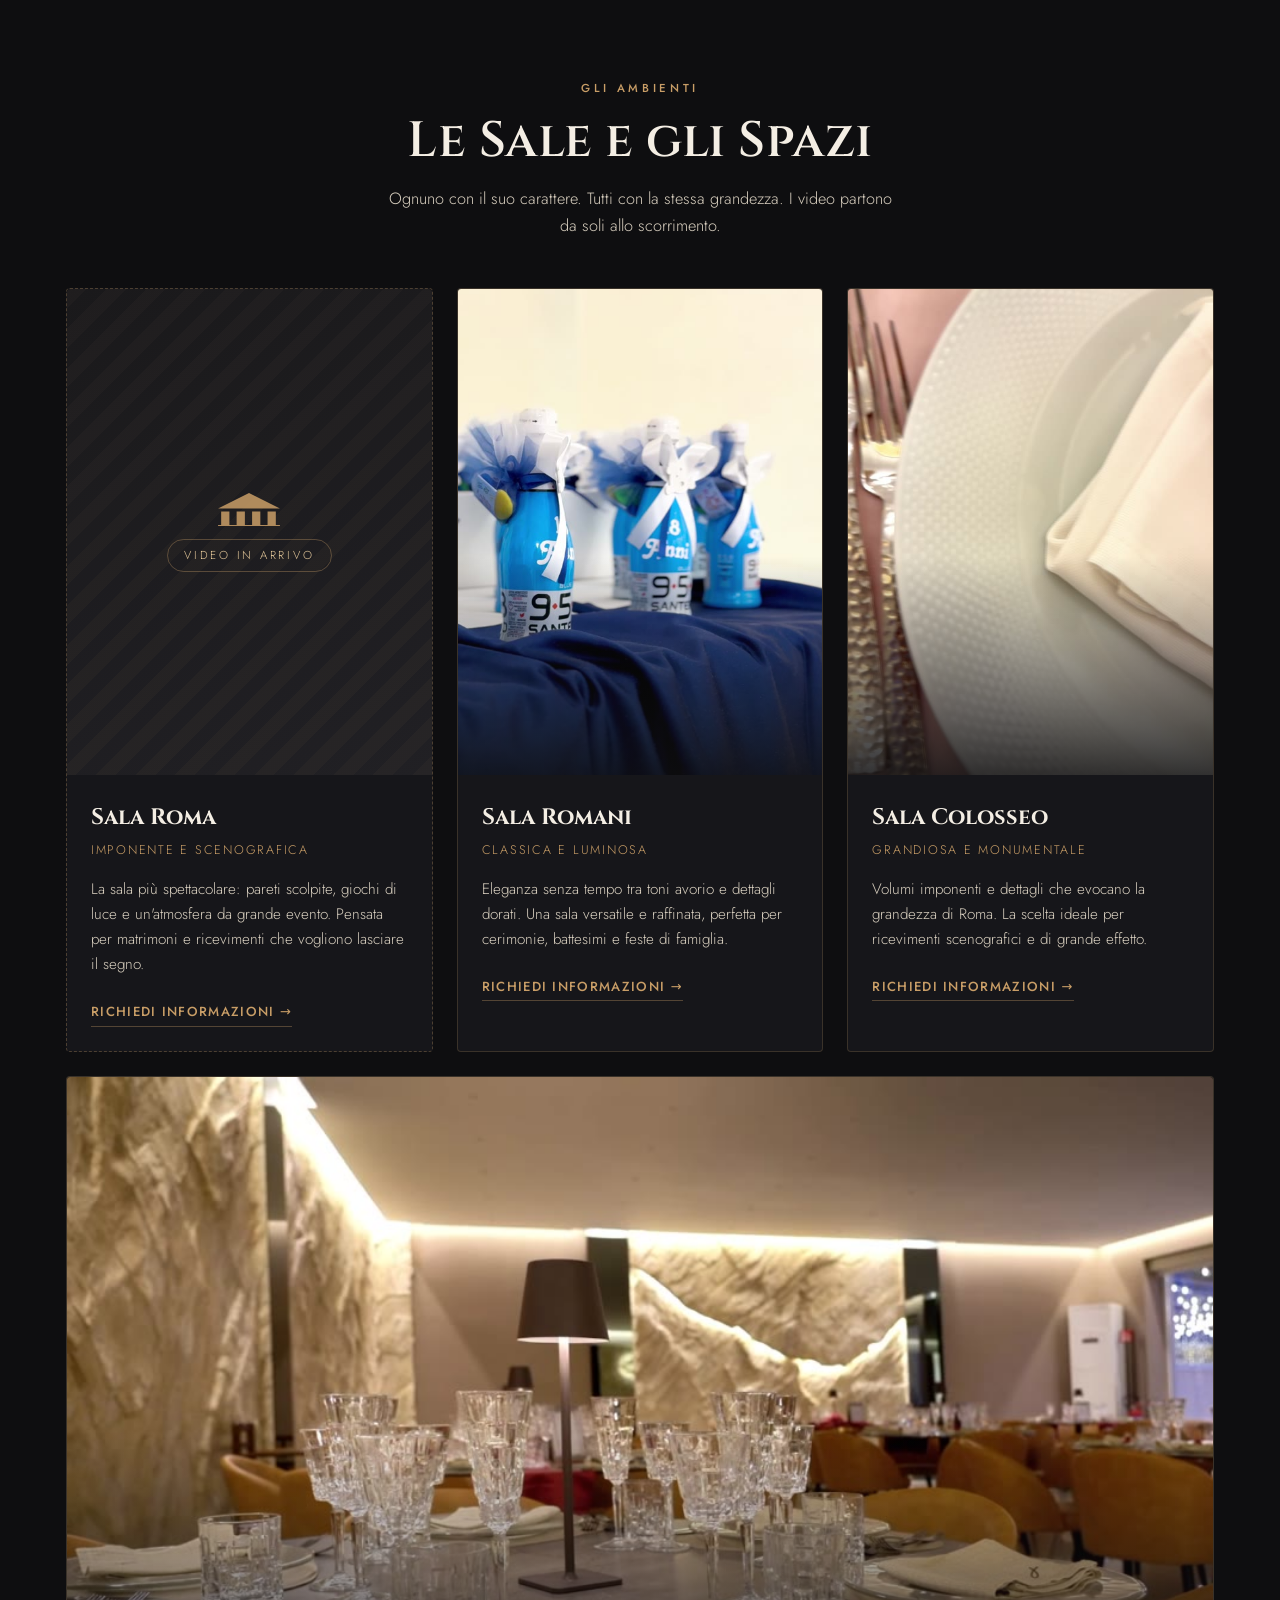
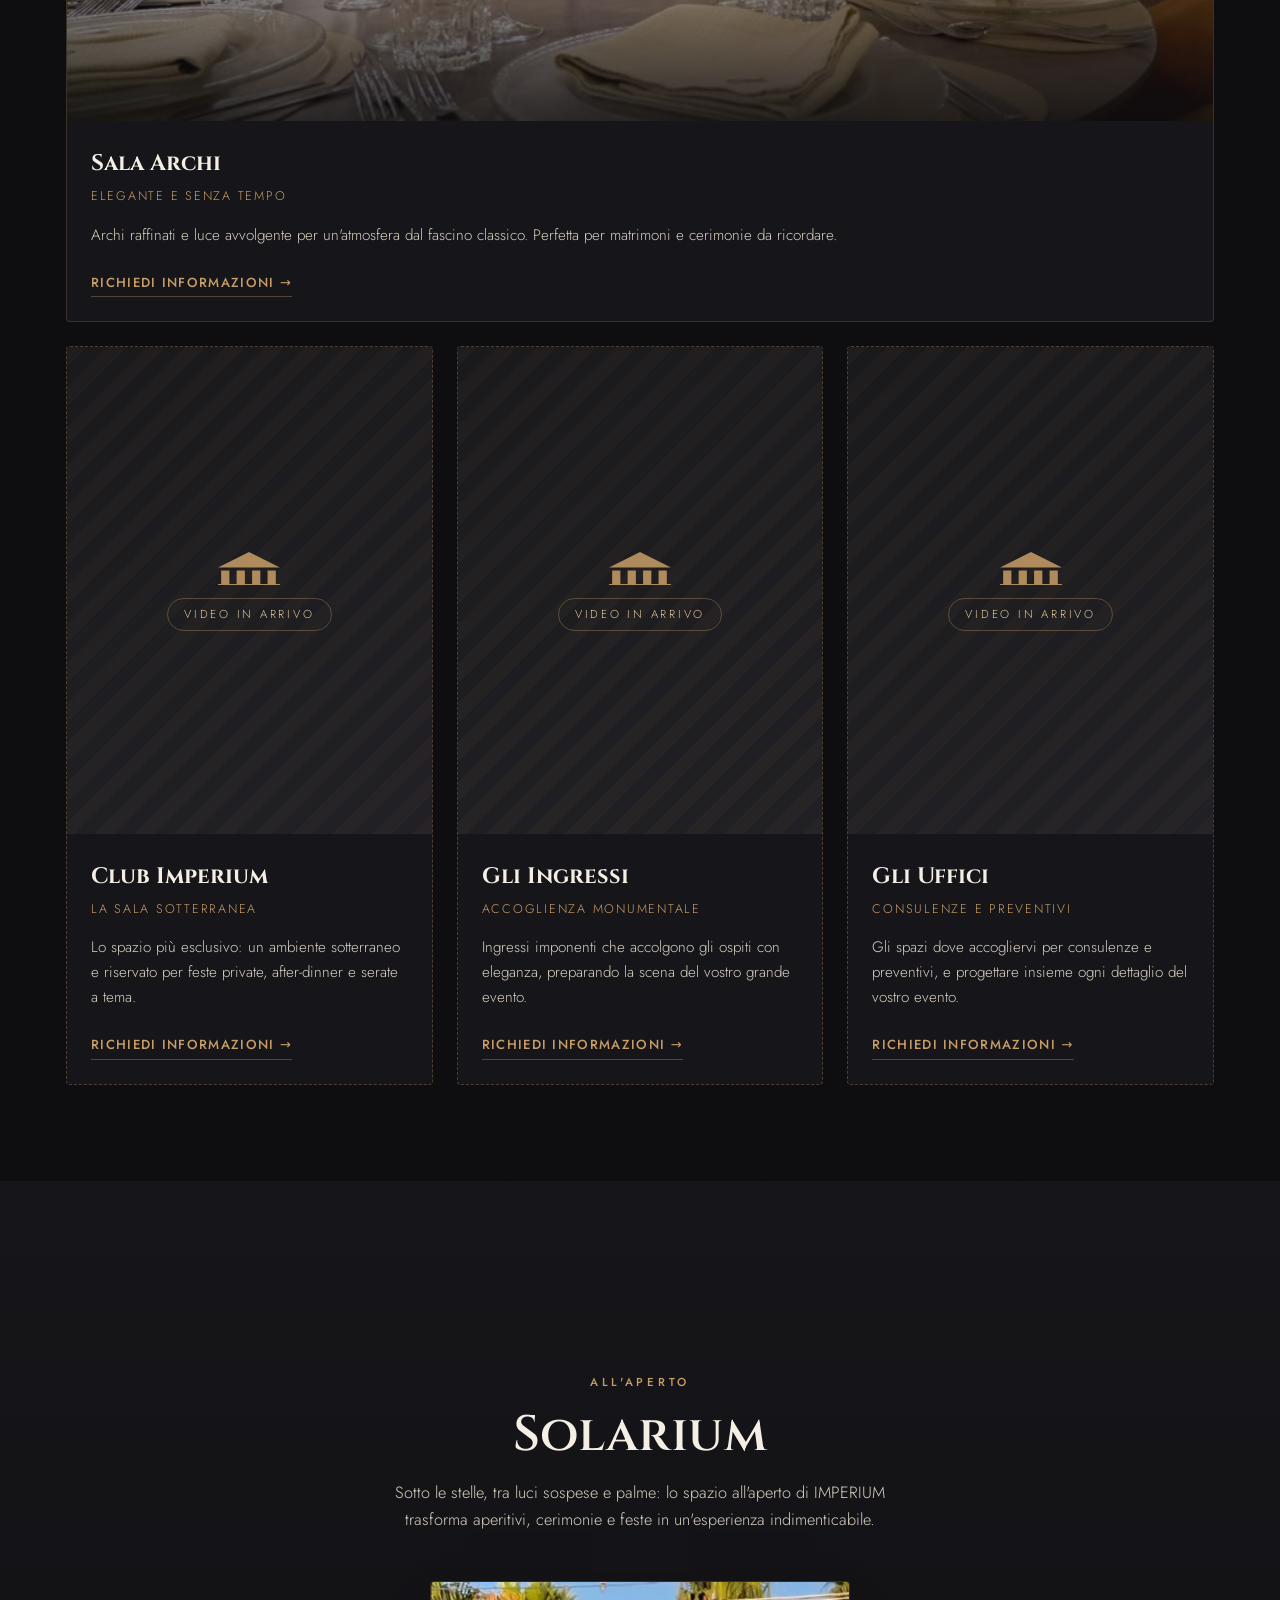
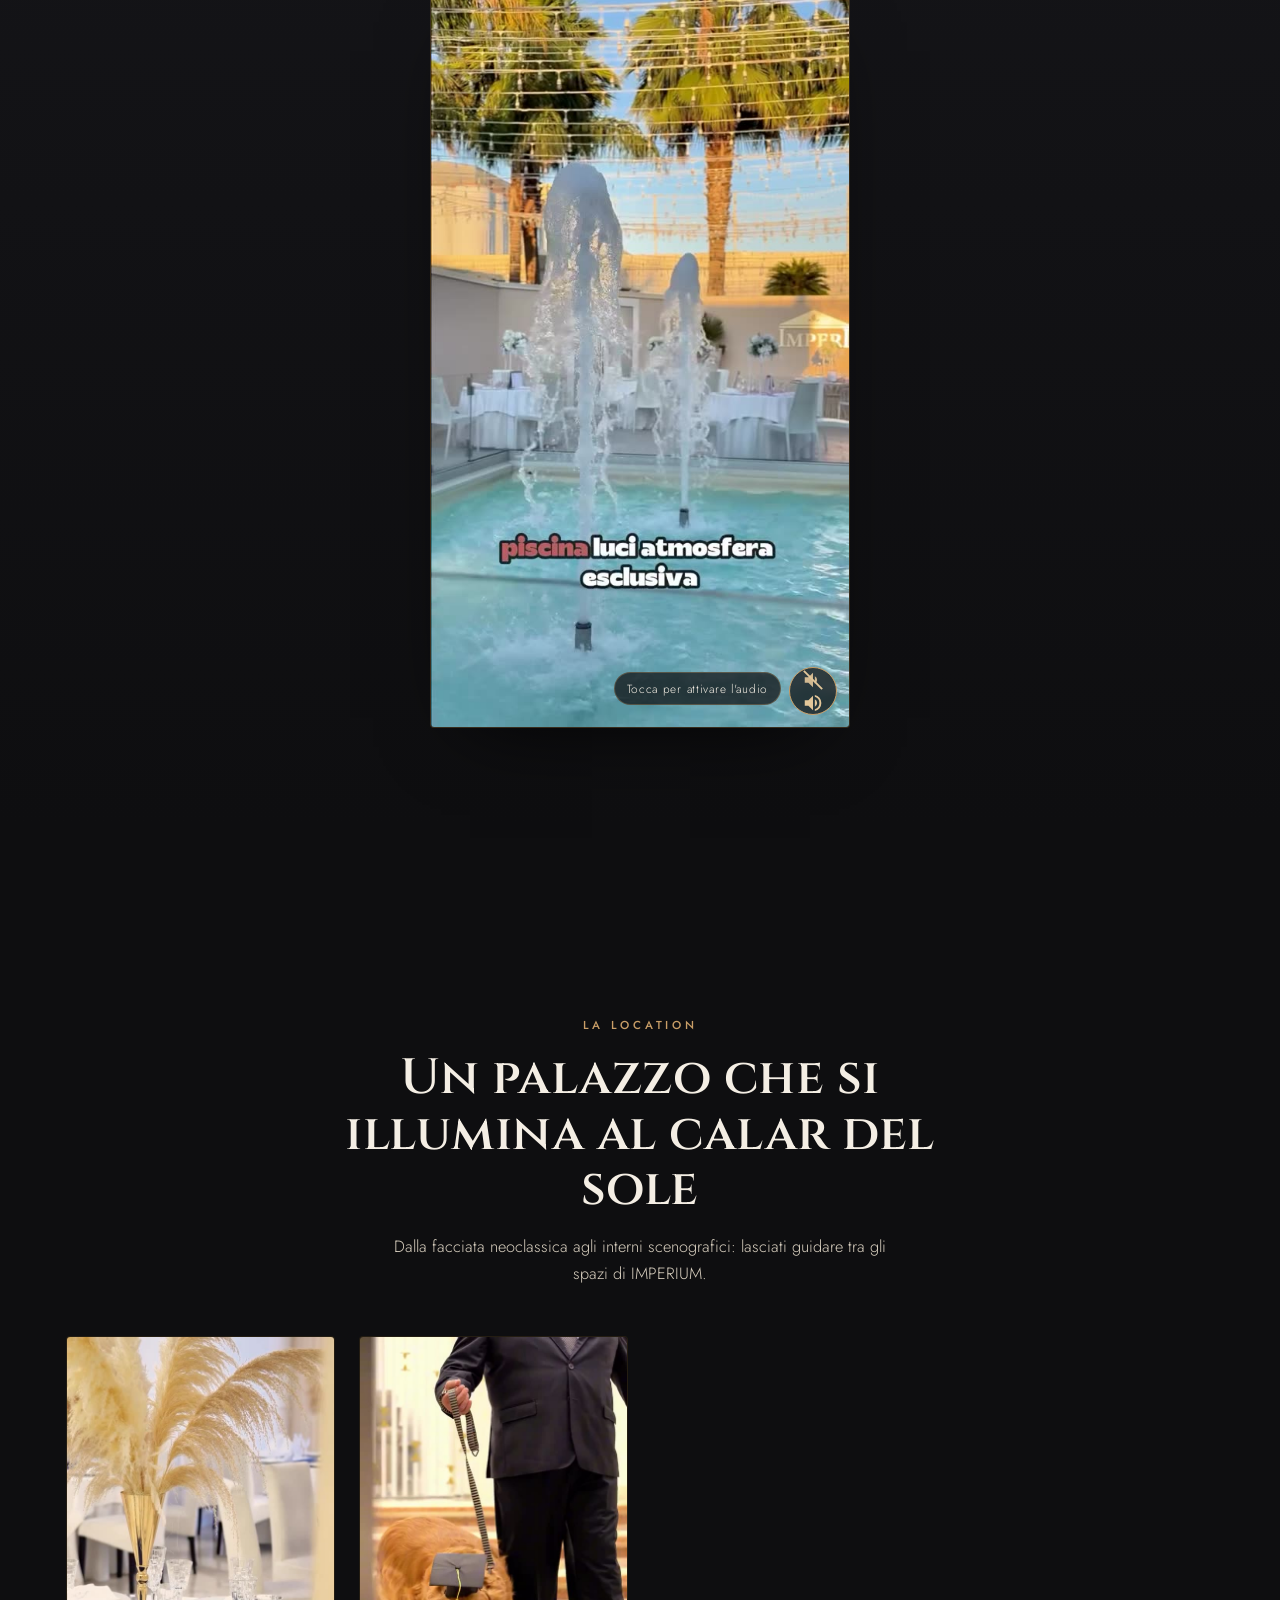
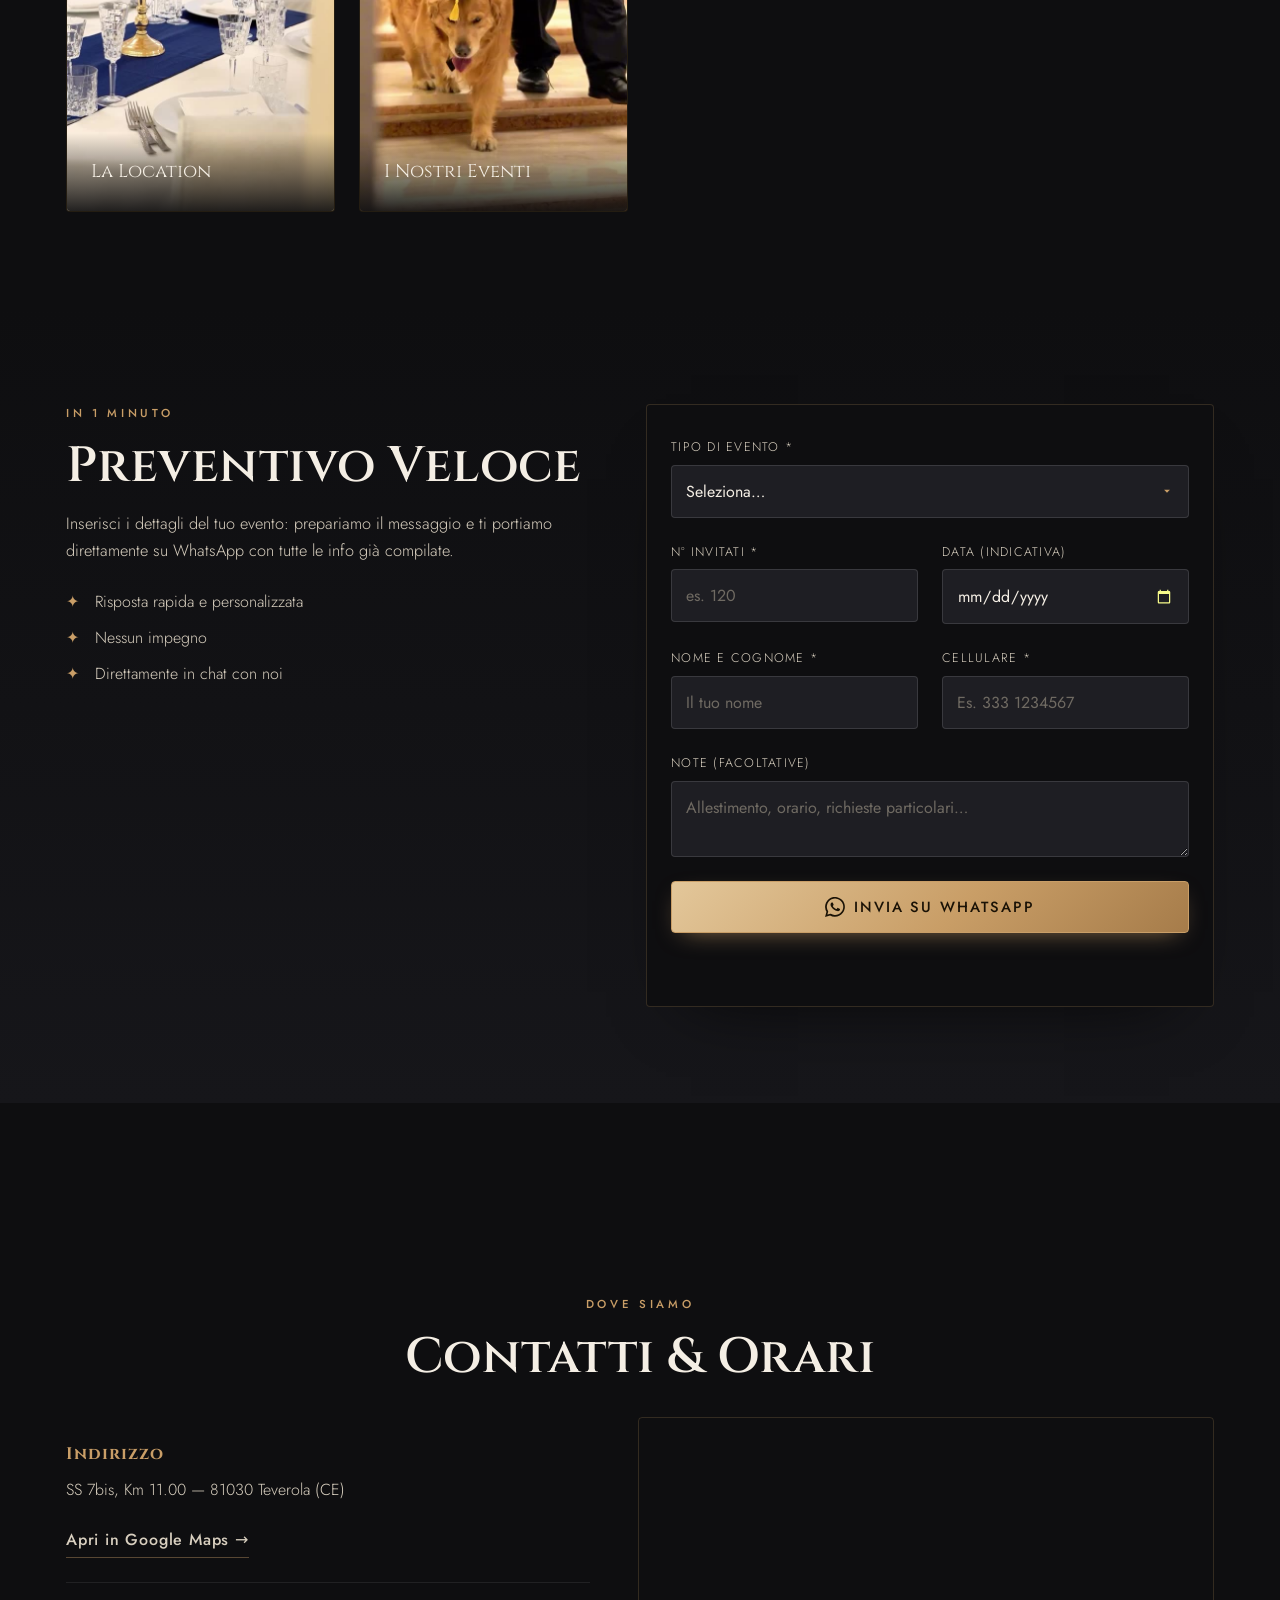
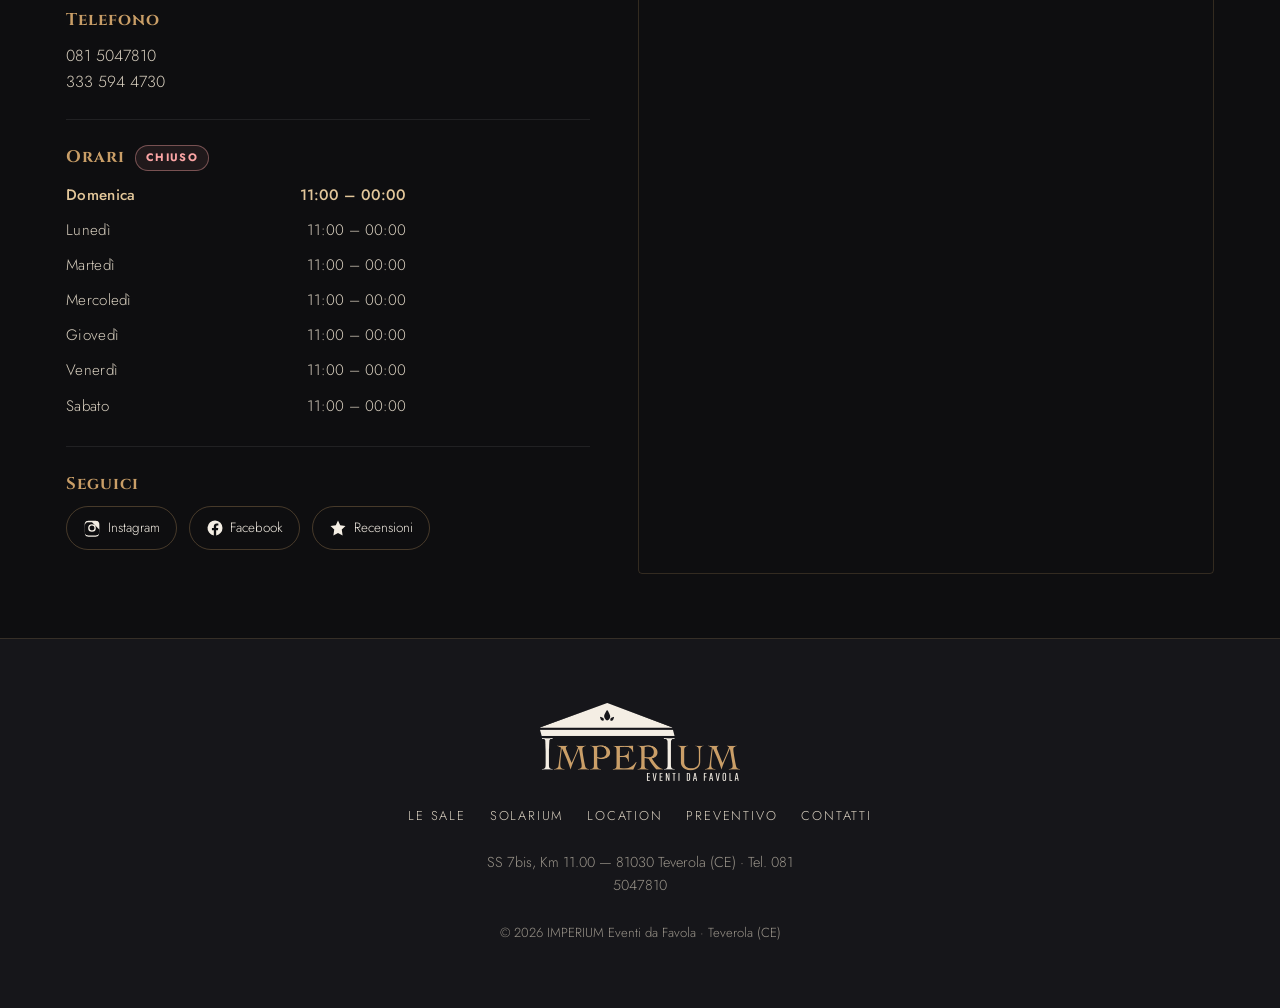
==== commit 86bed761: "ordine sale: archi prima di club" ====
--- a/index.html
+++ b/index.html
@@ -37,12 +37,12 @@
     </a>
     <nav class="nav__links" aria-label="Navigazione principale">
       <a href="#sale">Le Sale</a>
-      <a href="#esterno">Esterno</a>
+      <a href="#esterno">Solarium</a>
       <a href="#location">Location</a>
       <a href="#preventivo">Preventivo</a>
       <a href="#contatti">Contatti</a>
     </nav>
-    <a href="#prenota" class="btn btn--gold nav__cta">Prenota consulenza</a>
+    <a href="#preventivo" class="btn btn--gold nav__cta">Preventivo veloce</a>
     <button class="nav__burger" id="burger" aria-label="Apri menu" aria-expanded="false">
       <span></span><span></span><span></span>
     </button>
@@ -63,7 +63,7 @@
     <div class="hero__words">Lusso · Eleganza · Grandezza</div>
     <div class="hero__cta">
       <a href="#preventivo" class="btn btn--gold">Preventivo veloce</a>
-      <a href="#prenota" class="btn btn--ghost">Prenota una consulenza</a>
+      <a href="#sale" class="btn btn--ghost">Scopri le sale</a>
     </div>
   </div>
 
@@ -78,9 +78,9 @@
     <div class="intro__text">
       <p class="kicker">Benvenuti</p>
       <h2 class="h-serif">Un impero di eleganza <br />al servizio del tuo evento</h2>
-      <p>Da oltre trent'anni IMPERIUM accoglie i momenti più importanti della vita: matrimoni, cerimonie e grandi feste. Quattro sale raffinate e una scenografica area esterna, un servizio curato in ogni dettaglio e la potenza di una location che si presenta come un vero palazzo imperiale.</p>
+      <p>Da oltre trent'anni IMPERIUM accoglie i momenti più importanti della vita: matrimoni, cerimonie e grandi feste. Sale raffinate, un esclusivo Solarium all'aperto e il Club Imperium, un servizio curato in ogni dettaglio e la potenza di una location che si presenta come un vero palazzo imperiale.</p>
       <p>Qui ogni evento diventa <em>da favola</em>.</p>
-      <a href="#sale" class="link-gold">Scopri le nostre sale &rarr;</a>
+      <a href="#sale" class="link-gold">Scopri i nostri spazi &rarr;</a>
     </div>
     <ul class="intro__numeri" id="numeri"><!-- JS --></ul>
   </div>
@@ -90,8 +90,8 @@
 <section class="sale" id="sale">
   <div class="wrap section-head">
     <p class="kicker">Gli Ambienti</p>
-    <h2 class="h-serif">Le Quattro Sale</h2>
-    <p class="section-sub">Ognuna con il suo carattere. Tutte con la stessa grandezza. Tocca una sala per avviare il video.</p>
+    <h2 class="h-serif">Le Sale e gli Spazi</h2>
+    <p class="section-sub">Ognuno con il suo carattere. Tutti con la stessa grandezza. I video partono da soli allo scorrimento.</p>
   </div>
   <div class="wrap sale__grid" id="saleGrid"><!-- JS --></div>
 </section>
@@ -184,58 +184,6 @@
   </div>
 </section>
 
-<!-- ===================== PRENOTA CONSULENZA ===================== -->
-<section class="prenota" id="prenota">
-  <div class="wrap prenota__inner">
-    <div class="prenota__intro">
-      <p class="kicker">Incontriamoci</p>
-      <h2 class="h-serif">Prenota una Consulenza</h2>
-      <p class="section-sub">Fissa un appuntamento per visitare le sale e progettare insieme il tuo evento. Scegli giorno e fascia oraria: ti ricontattiamo per confermare.</p>
-    </div>
-
-    <form class="form card-dark" id="formPrenota" novalidate>
-      <div class="field">
-        <label for="pr-nome">Nome e cognome *</label>
-        <input type="text" id="pr-nome" name="nome" autocomplete="name" placeholder="Il tuo nome" required />
-        <small class="err" data-for="pr-nome"></small>
-      </div>
-      <div class="row">
-        <div class="field">
-          <label for="pr-tel">Cellulare *</label>
-          <input type="tel" id="pr-tel" name="tel" autocomplete="tel" inputmode="tel" placeholder="Es. 333 1234567" required />
-          <small class="err" data-for="pr-tel"></small>
-        </div>
-        <div class="field">
-          <label for="pr-evento">Tipo di evento *</label>
-          <select id="pr-evento" name="evento" required></select>
-          <small class="err" data-for="pr-evento"></small>
-        </div>
-      </div>
-      <div class="row">
-        <div class="field">
-          <label for="pr-data">Data preferita *</label>
-          <input type="date" id="pr-data" name="data" required />
-          <small class="err" data-for="pr-data"></small>
-        </div>
-        <div class="field">
-          <label for="pr-ora">Orario *</label>
-          <input type="time" id="pr-ora" name="ora" required />
-          <small class="err" data-for="pr-ora"></small>
-        </div>
-      </div>
-      <div class="field">
-        <label for="pr-note">Note (facoltative)</label>
-        <textarea id="pr-note" name="note" rows="2" placeholder="N° invitati, sala di interesse…"></textarea>
-      </div>
-      <button type="submit" class="btn btn--gold btn--block">
-        <svg viewBox="0 0 24 24" width="20" height="20" aria-hidden="true"><path fill="currentColor" d="M.06 24l1.69-6.16a11.87 11.87 0 1 1 4.3 4.25zM6.6 20l.37.22a9.86 9.86 0 1 0-3.33-3.3l.24.38-.99 3.63z"/><path fill="currentColor" d="M9.5 7.1c-.2-.47-.42-.48-.62-.49h-.53c-.18 0-.48.07-.73.35s-.96.94-.96 2.3.98 2.66 1.12 2.85 1.93 3.1 4.78 4.22c2.37.94 2.85.75 3.37.7.52-.05 1.67-.68 1.9-1.34.24-.66.24-1.22.17-1.34-.07-.12-.26-.19-.54-.33s-1.67-.83-1.93-.92c-.26-.1-.45-.14-.64.14s-.73.92-.9 1.11c-.16.19-.33.21-.61.07a7.8 7.8 0 0 1-2.3-1.42 8.6 8.6 0 0 1-1.6-1.98c-.17-.28 0-.44.12-.58.13-.13.28-.33.42-.5.14-.16.19-.28.28-.47.1-.19.05-.35-.02-.49s-.63-1.55-.86-2.11z"/></svg>
-        Richiedi su WhatsApp
-      </button>
-      <p class="form__note" id="prEsito" role="status"></p>
-    </form>
-  </div>
-</section>
-
 <!-- ===================== CONTATTI ===================== -->
 <section class="contatti" id="contatti">
   <div class="wrap section-head">
@@ -274,9 +222,9 @@
     <img src="assets/logo/imperium-logo-light-800.png" alt="IMPERIUM Eventi da Favola" class="footer__logo" width="200" height="78" />
     <nav class="footer__links">
       <a href="#sale">Le Sale</a>
-      <a href="#esterno">Esterno</a>
+      <a href="#esterno">Solarium</a>
+      <a href="#location">Location</a>
       <a href="#preventivo">Preventivo</a>
-      <a href="#prenota">Prenota</a>
       <a href="#contatti">Contatti</a>
     </nav>
     <p class="footer__meta" id="footMeta"></p>
@@ -290,13 +238,13 @@
     <svg viewBox="0 0 24 24" width="22" height="22"><path fill="currentColor" d="M6.6 10.8a15.5 15.5 0 0 0 6.6 6.6l2.2-2.2c.3-.3.7-.4 1-.2 1.2.4 2.4.6 3.6.6.6 0 1 .4 1 1V20c0 .6-.4 1-1 1A17 17 0 0 1 3 4c0-.6.4-1 1-1h3.5c.6 0 1 .4 1 1 0 1.3.2 2.5.6 3.6.1.4 0 .8-.2 1z"/></svg>
     <span>Chiama</span>
   </a>
-  <a href="#preventivo" class="dock__btn">
+  <a href="#" id="dockWhats" class="dock__btn" target="_blank" rel="noopener">
+    <svg viewBox="0 0 24 24" width="22" height="22"><path fill="currentColor" d="M.06 24l1.69-6.16a11.87 11.87 0 1 1 4.3 4.25zM6.6 20l.37.22a9.86 9.86 0 1 0-3.33-3.3l.24.38-.99 3.63z"/><path fill="currentColor" d="M9.5 7.1c-.2-.47-.42-.48-.62-.49h-.53c-.18 0-.48.07-.73.35s-.96.94-.96 2.3.98 2.66 1.12 2.85 1.93 3.1 4.78 4.22c2.37.94 2.85.75 3.37.7.52-.05 1.67-.68 1.9-1.34.24-.66.24-1.22.17-1.34-.07-.12-.26-.19-.54-.33s-1.67-.83-1.93-.92c-.26-.1-.45-.14-.64.14s-.73.92-.9 1.11c-.16.19-.33.21-.61.07a7.8 7.8 0 0 1-2.3-1.42 8.6 8.6 0 0 1-1.6-1.98c-.17-.28 0-.44.12-.58.13-.13.28-.33.42-.5.14-.16.19-.28.28-.47.1-.19.05-.35-.02-.49s-.63-1.55-.86-2.11z"/></svg>
+    <span>WhatsApp</span>
+  </a>
+  <a href="#preventivo" class="dock__btn dock__btn--gold">
     <svg viewBox="0 0 24 24" width="22" height="22"><path fill="currentColor" d="M3 5h18v2H3zm0 6h18v2H3zm0 6h12v2H3z"/></svg>
     <span>Preventivo</span>
-  </a>
-  <a href="#prenota" class="dock__btn dock__btn--gold">
-    <svg viewBox="0 0 24 24" width="22" height="22"><path fill="currentColor" d="M7 2v2H5a2 2 0 0 0-2 2v13a2 2 0 0 0 2 2h14a2 2 0 0 0 2-2V6a2 2 0 0 0-2-2h-2V2h-2v2H9V2zm12 7v10H5V9z"/></svg>
-    <span>Prenota</span>
   </a>
 </nav>
 
--- a/css/style.css
+++ b/css/style.css
@@ -155,9 +155,11 @@
 .hero__video{position:absolute;inset:0;width:100%;height:100%;object-fit:cover;z-index:0}
 .hero__scrim{
   position:absolute;inset:0;z-index:1;
+  /* velo leggero: scurisce solo quanto basta a leggere il testo,
+     lasciando la ripresa ben visibile */
   background:
-    radial-gradient(120% 80% at 50% 30%, rgba(14,14,16,.25), rgba(14,14,16,.78) 70%),
-    linear-gradient(to bottom, rgba(14,14,16,.6), rgba(14,14,16,.35) 40%, rgba(14,14,16,.92));
+    radial-gradient(130% 90% at 50% 32%, rgba(14,14,16,.04), rgba(14,14,16,.34) 72%),
+    linear-gradient(to bottom, rgba(14,14,16,.34), rgba(14,14,16,.12) 42%, rgba(14,14,16,.72));
 }
 .hero__content{position:relative;z-index:2;text-align:center;padding:0 20px;max-width:760px}
 .hero__eyebrow{
@@ -215,6 +217,23 @@
 }
 .sala-card__media.playing .playpill{opacity:0;transform:translate(-50%,-50%) scale(.8);pointer-events:none}
 .sala-card__grad{position:absolute;inset:0;z-index:2;background:linear-gradient(to top,rgba(14,14,16,.85),transparent 45%);pointer-events:none}
+/* slot vuoto: segnaposto "Video in arrivo" */
+.sala-card__soon{
+  position:absolute;inset:0;display:flex;flex-direction:column;align-items:center;justify-content:center;gap:12px;
+  background:
+    repeating-linear-gradient(135deg, rgba(201,158,103,.05) 0 14px, rgba(201,158,103,.02) 14px 28px),
+    linear-gradient(160deg,var(--nero-2),var(--nero-3));
+  color:var(--oro);text-align:center;
+}
+.sala-card__soon .soon-mark{width:66px;height:auto;opacity:.85}
+.sala-card__soon span{
+  font-family:var(--f-body);font-size:.72rem;letter-spacing:.24em;text-transform:uppercase;color:var(--oro-chiaro);
+  border:1px solid rgba(201,158,103,.35);border-radius:30px;padding:6px 16px;
+}
+.sala-card.is-soon{border-style:dashed;border-color:rgba(201,158,103,.3)}
+.sala-card.is-soon .sala-card__grad{display:none}
+/* sala con video orizzontale (16:9) */
+.sala-card.is-wide .sala-card__media{aspect-ratio:16/9}
 .sala-card__body{padding:var(--s-3)}
 .sala-card__name{font-family:var(--f-display);font-size:1.4rem;color:var(--crema)}
 .sala-card__sub{color:var(--oro);font-size:.78rem;letter-spacing:.14em;text-transform:uppercase;margin-top:4px}
@@ -364,6 +383,7 @@
   .intro__numeri{grid-template-columns:repeat(4,1fr)}
   .sale__grid{grid-template-columns:repeat(2,1fr)}
   .location__grid{grid-template-columns:repeat(2,1fr)}
+  .sala-card.is-wide{grid-column:1 / -1}
 }
 @media (min-width:900px){
   :root{--nav-h:84px}
@@ -375,7 +395,7 @@
   .intro__grid{grid-template-columns:1.2fr 1fr;align-items:center;gap:var(--s-6)}
   .section-head{text-align:center;max-width:720px;margin-inline:auto}
   .section-head .section-sub{margin-inline:auto}
-  .sale__grid{grid-template-columns:repeat(4,1fr)}
+  .sale__grid{grid-template-columns:repeat(3,1fr)}
   .preventivo__inner,.prenota__inner{grid-template-columns:1fr 1.1fr;align-items:start;gap:var(--s-6)}
   .prenota__inner{grid-template-columns:1.1fr 1fr}
   .contatti__grid{grid-template-columns:1fr 1.1fr}
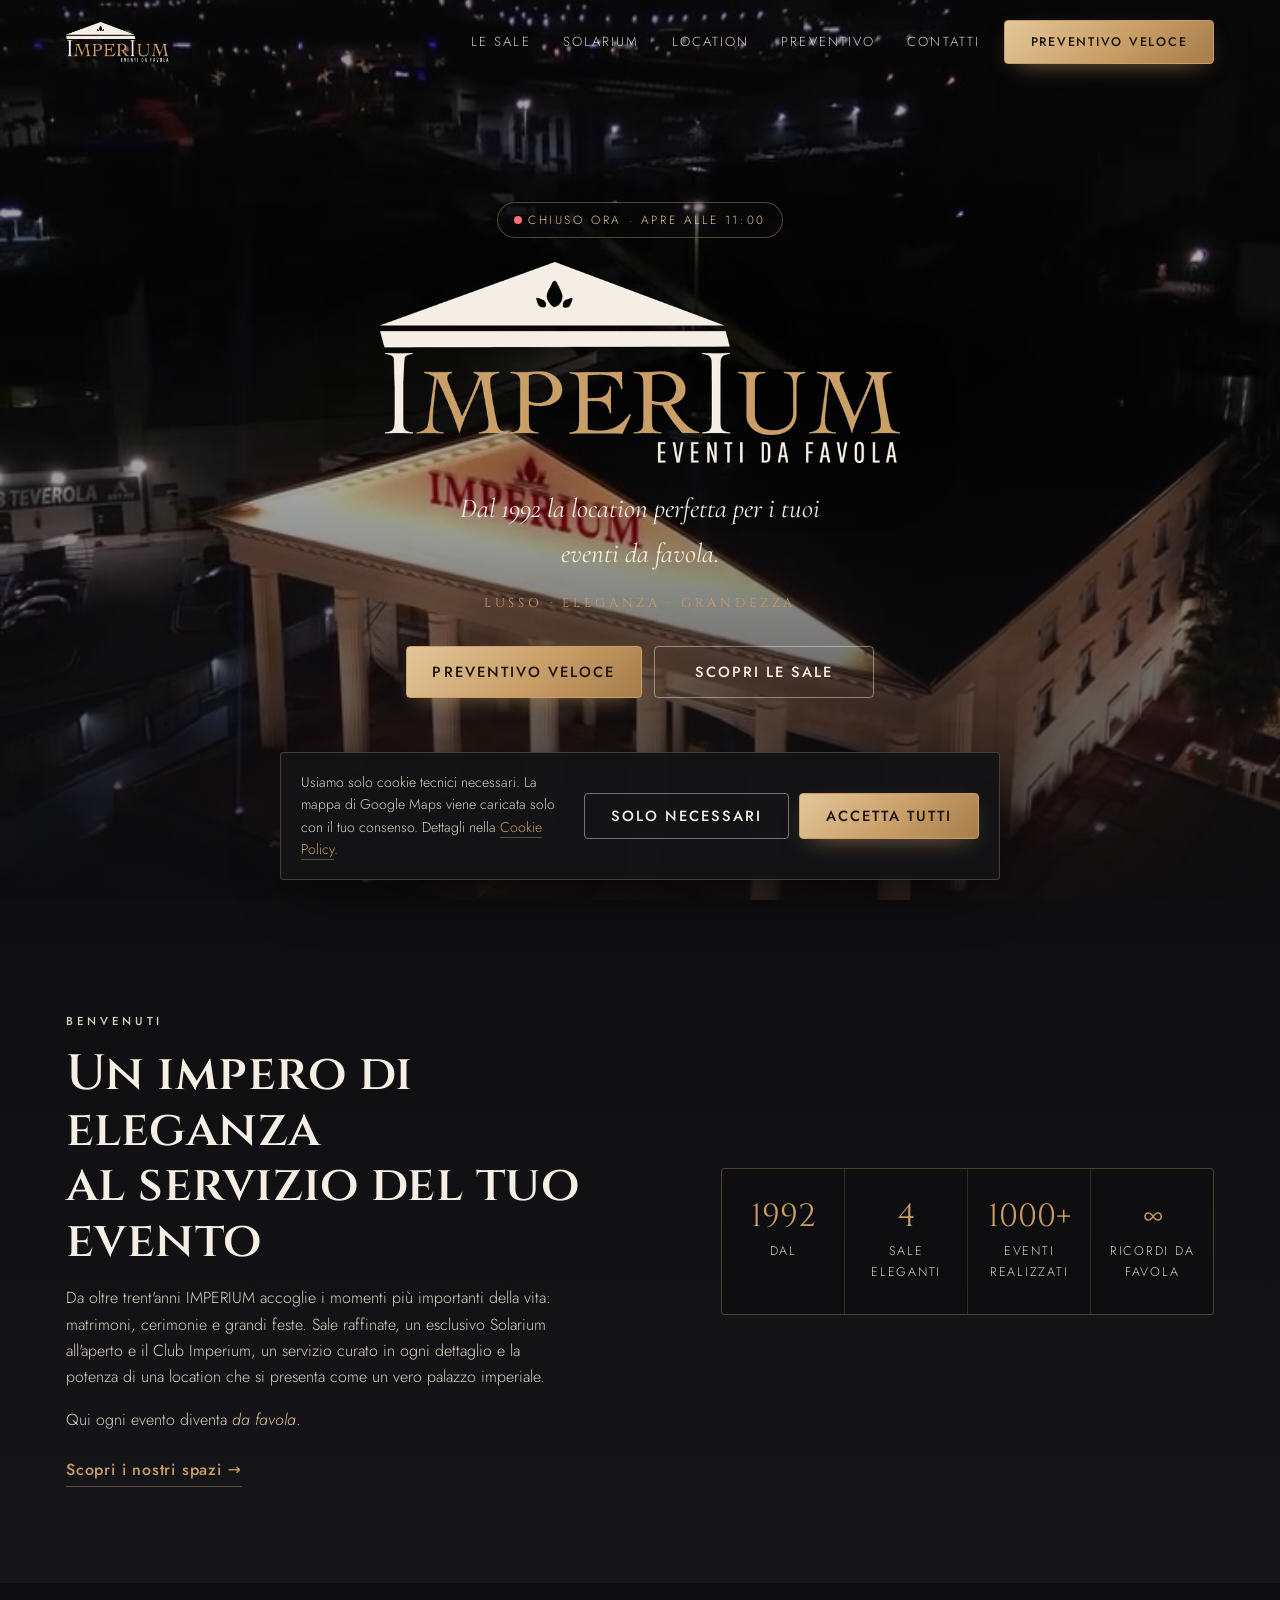
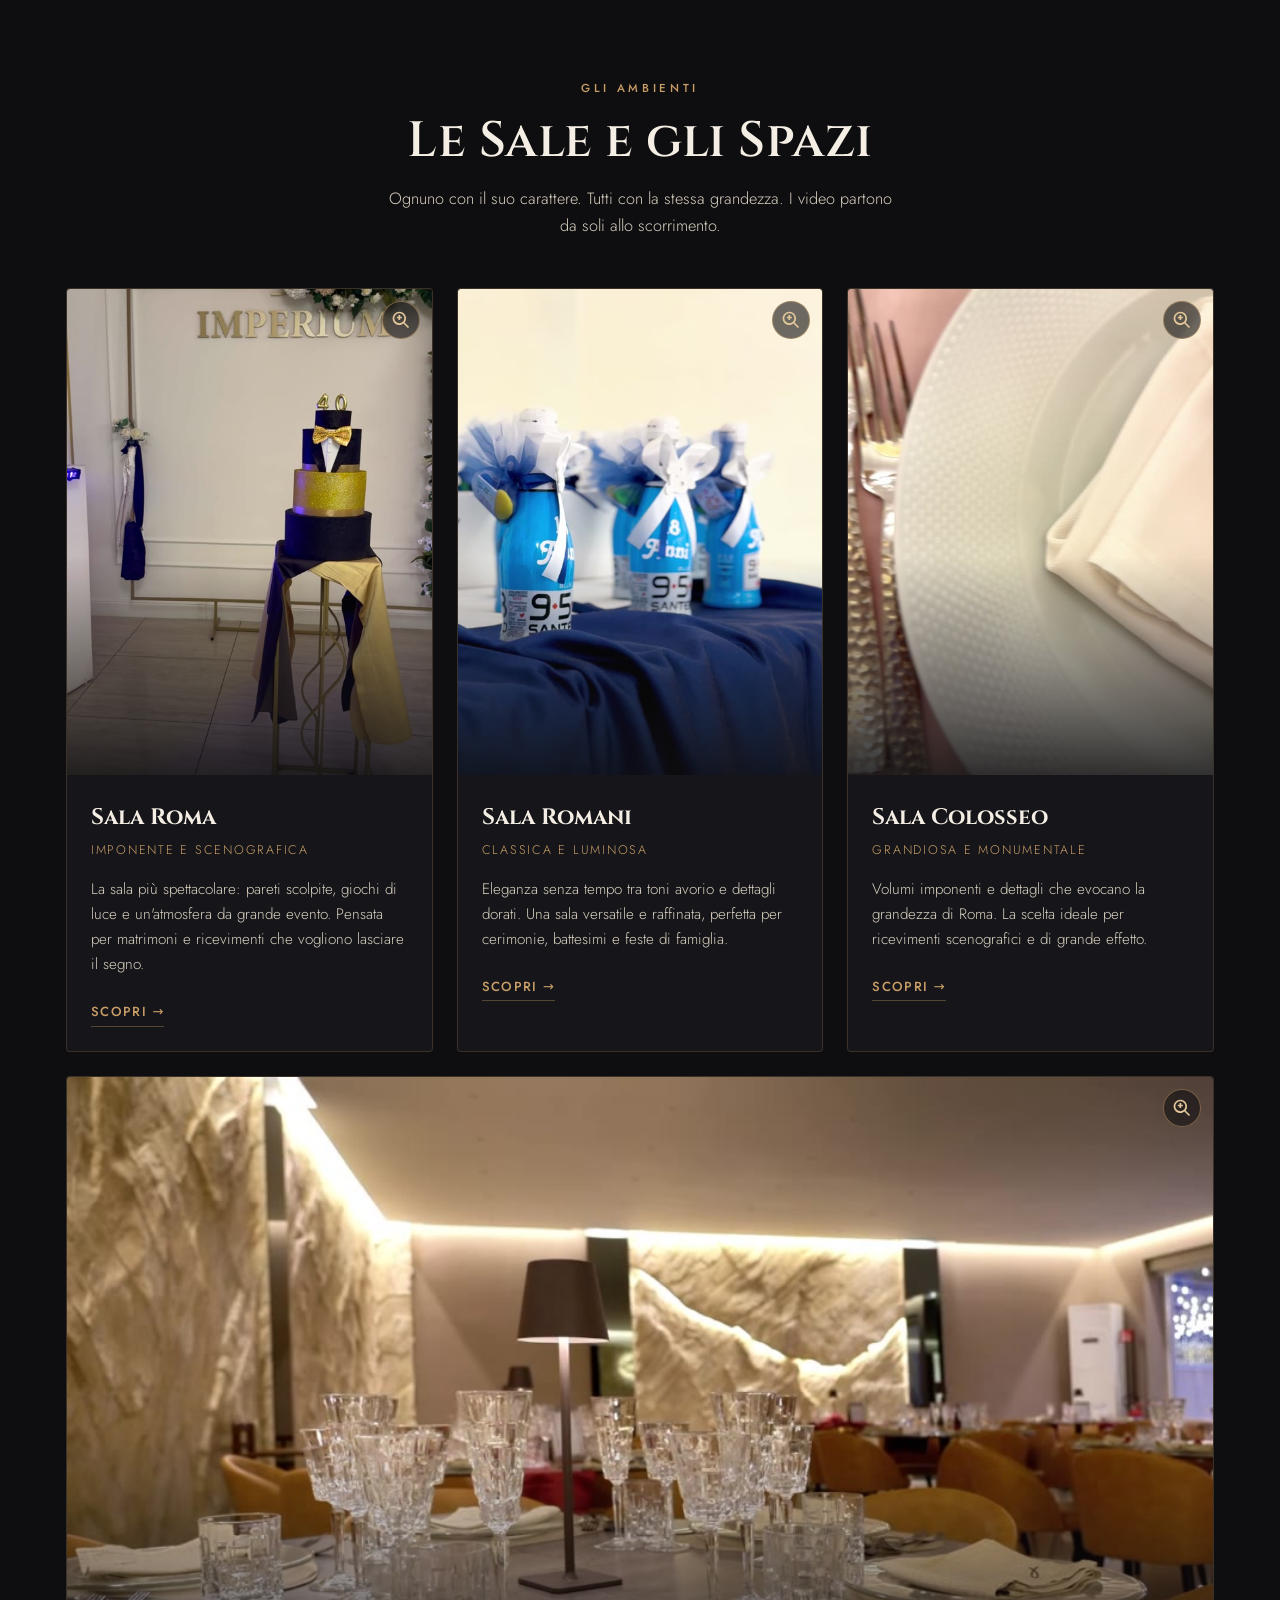
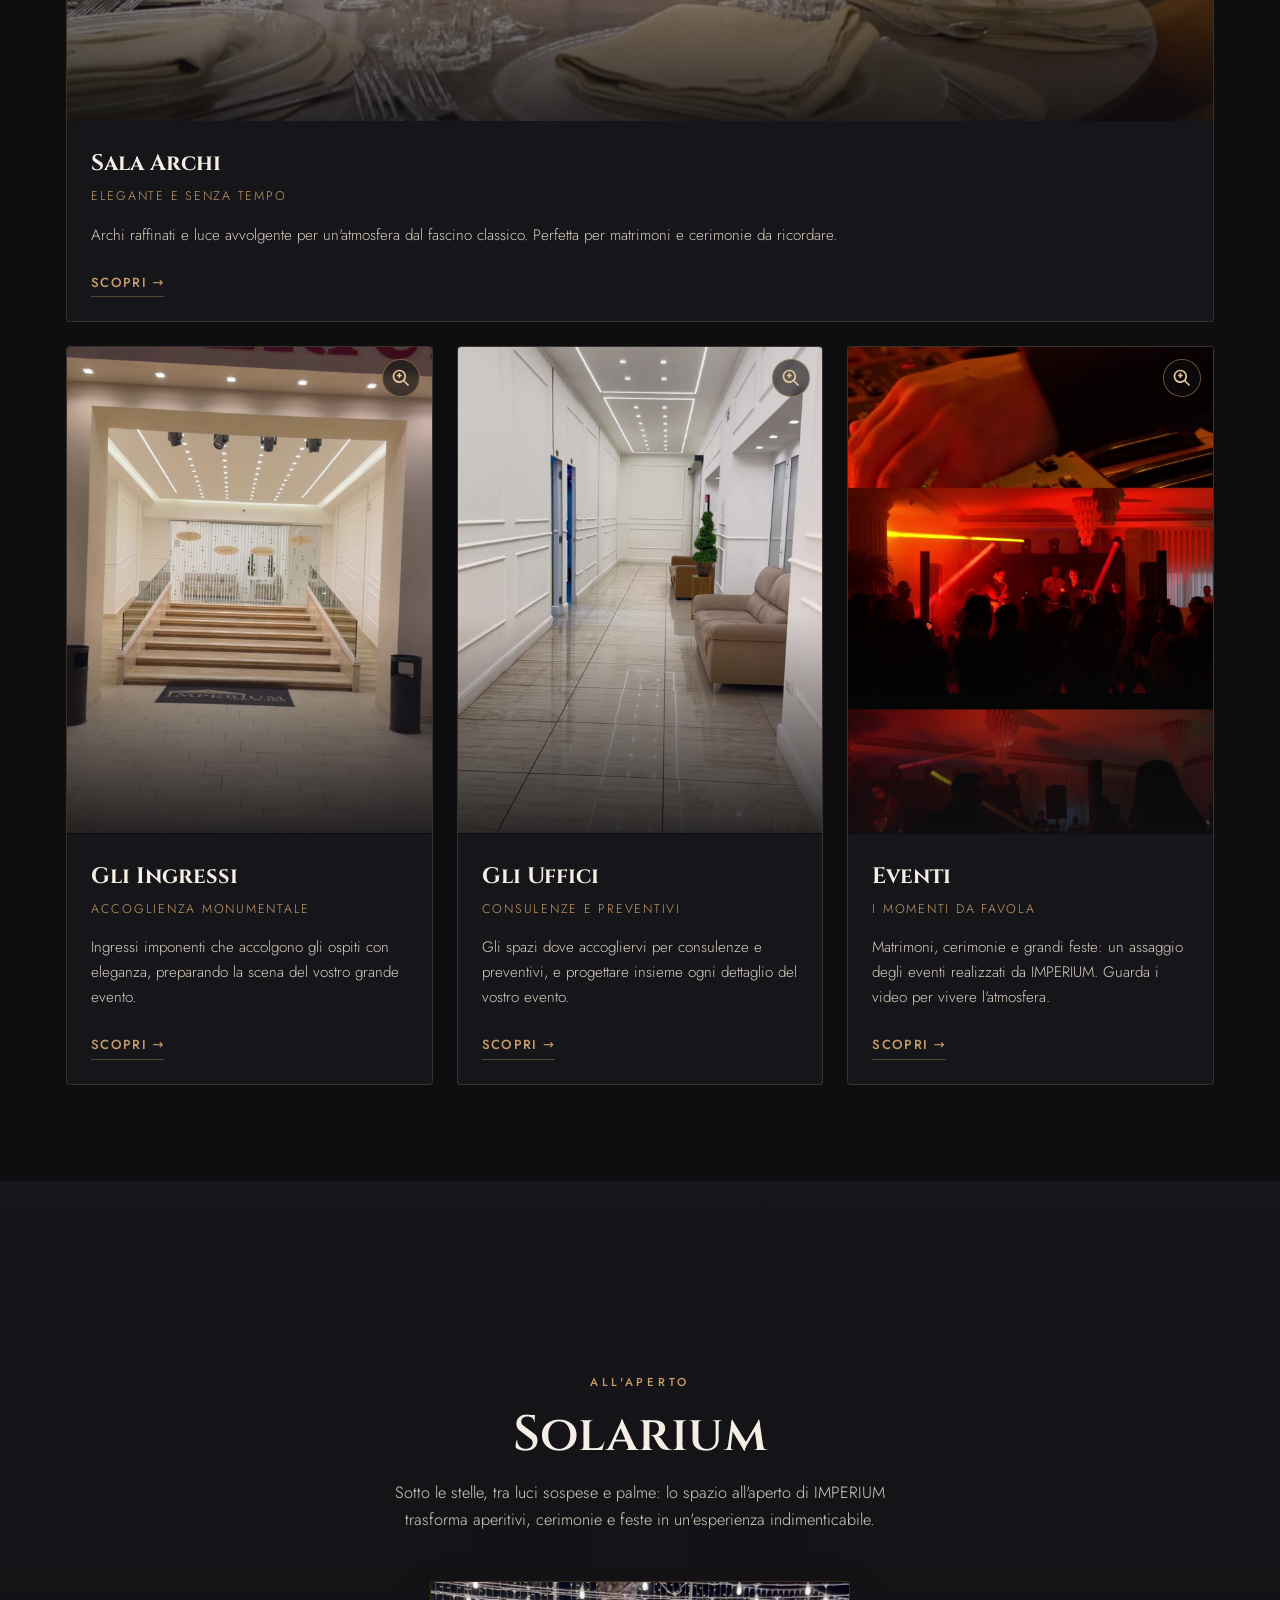
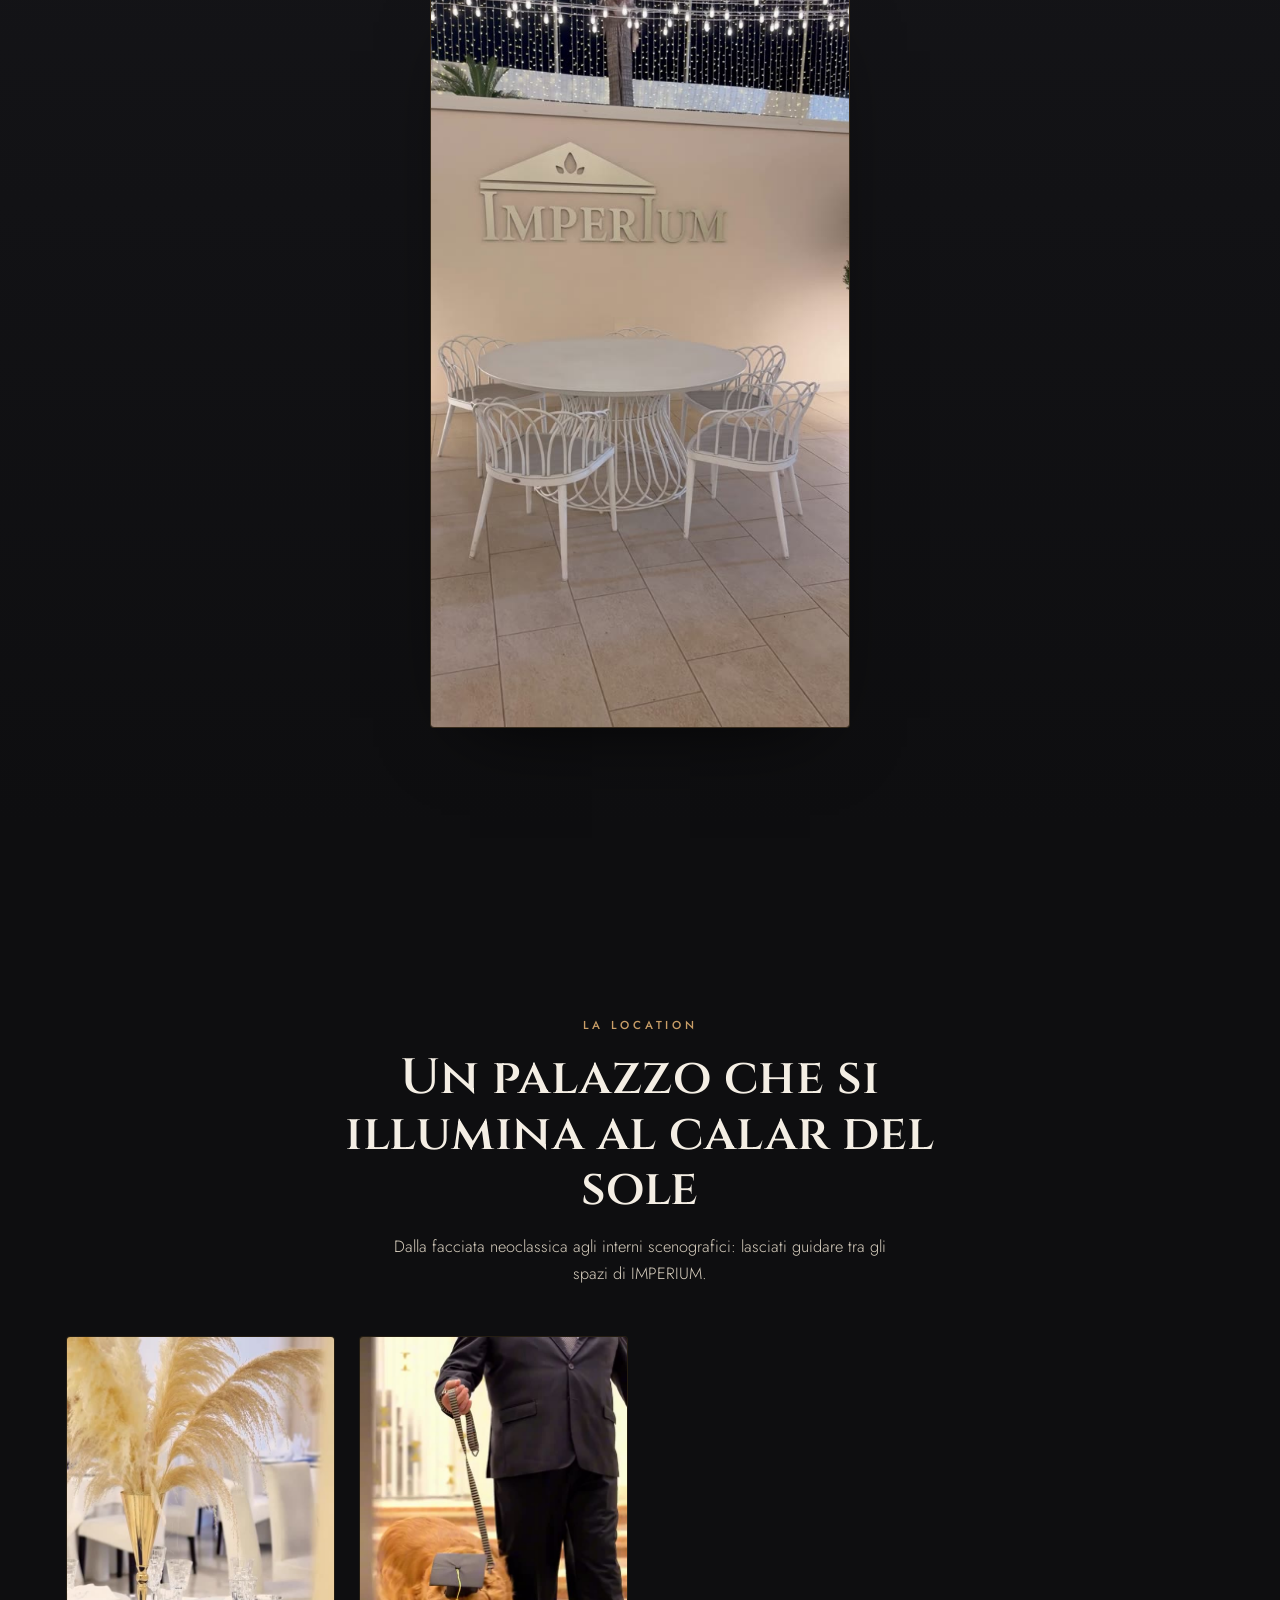
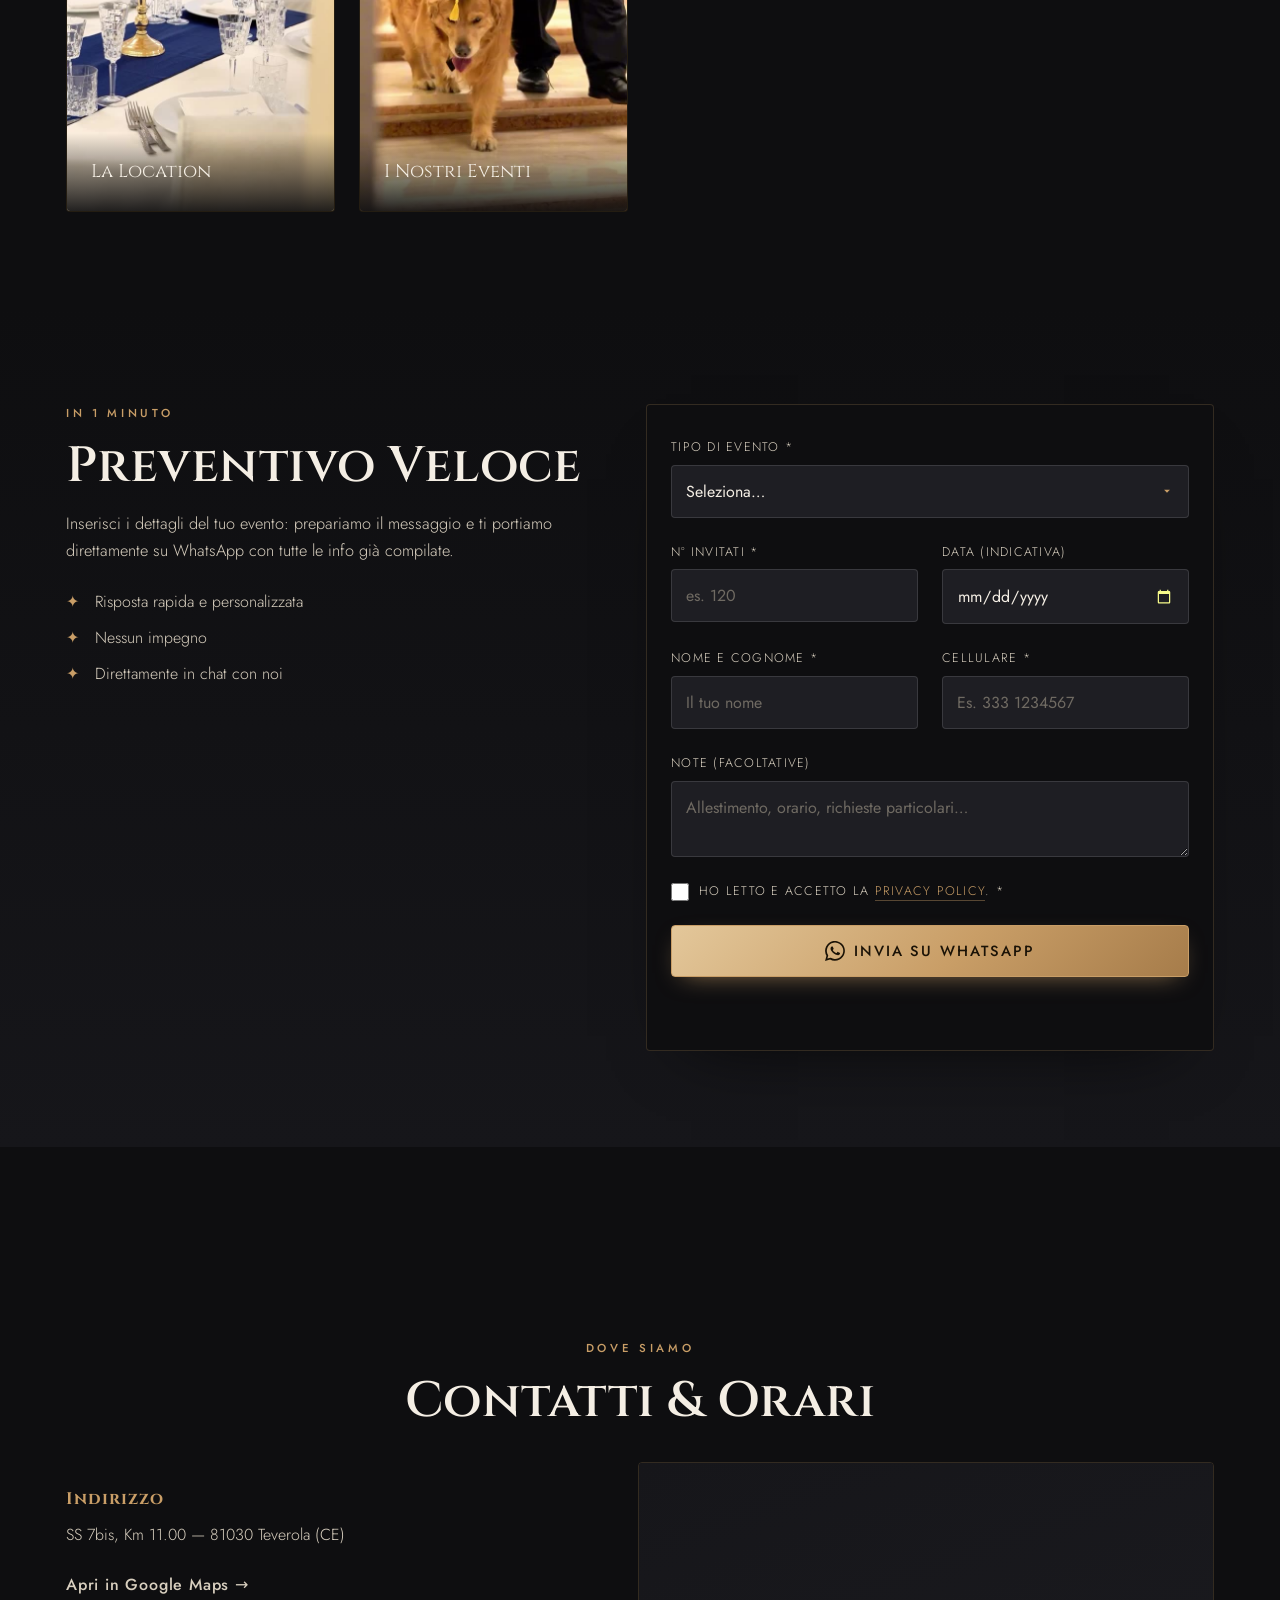
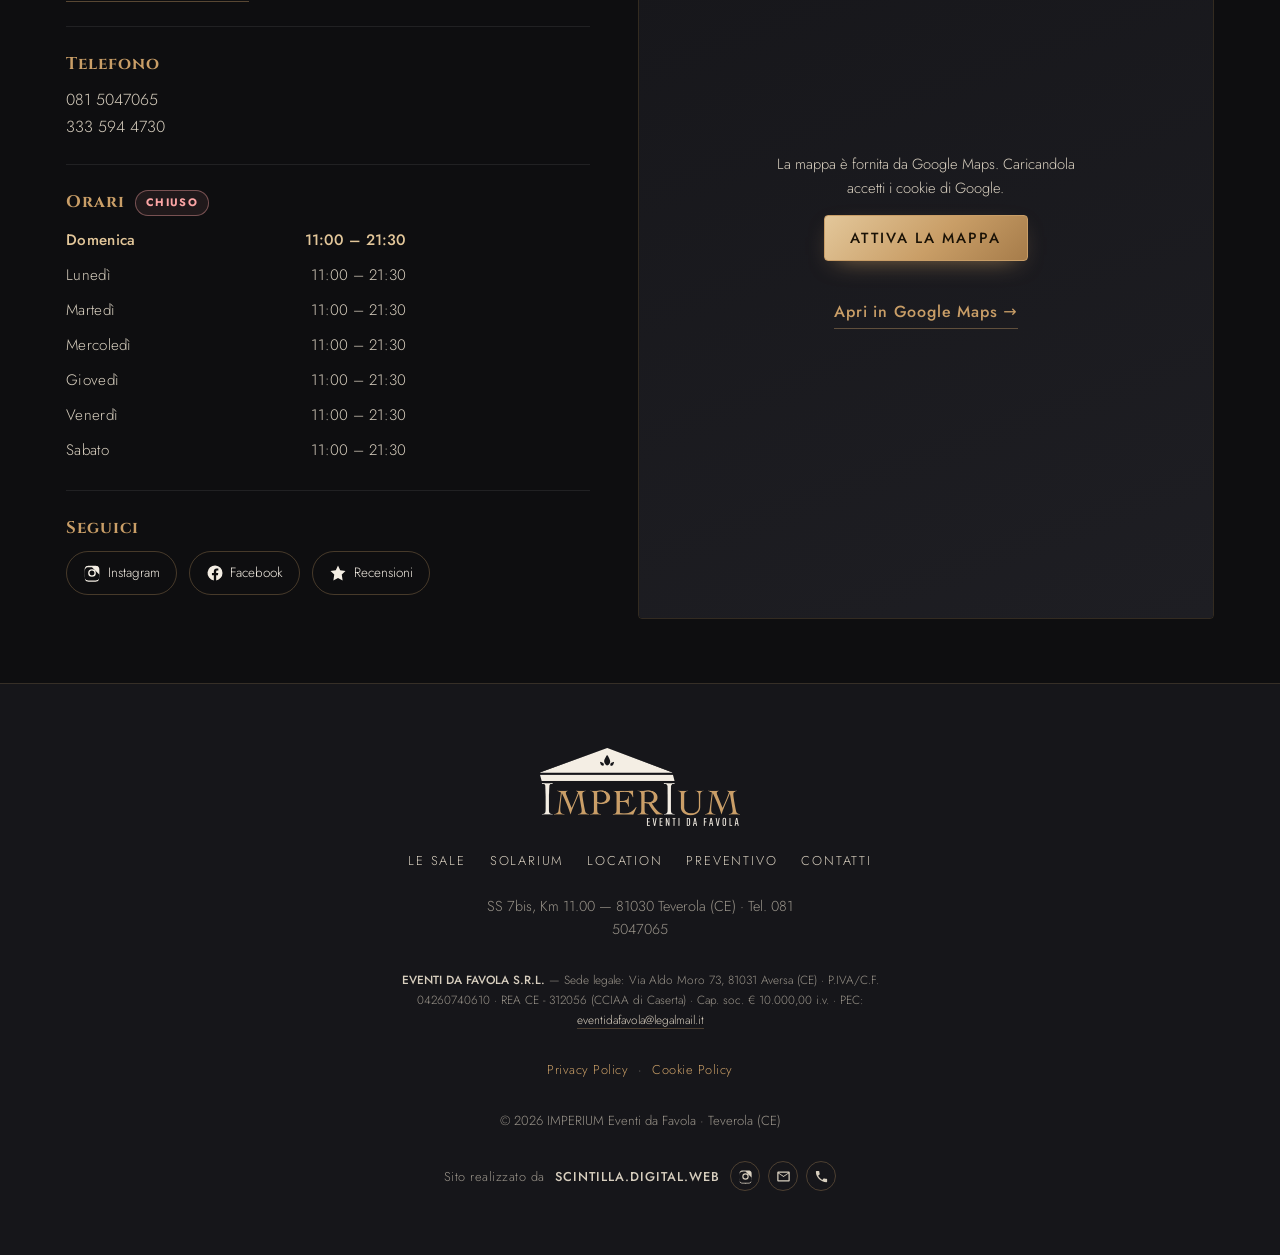
==== commit 0f8b33ee: "logo mobile, sfondo tagliato, orari 21:30, tel, slot eventi, gallerie" ====
--- a/index.html
+++ b/index.html
@@ -6,7 +6,7 @@
 <title>IMPERIUM — Eventi da Favola | Location per Matrimoni ed Eventi a Teverola (CE)</title>
 <meta name="description" content="Dal 1992 IMPERIUM è la location da favola per matrimoni, cerimonie ed eventi a Teverola (CE). Quattro sale eleganti e un'area esterna. Richiedi un preventivo veloce su WhatsApp." />
 <meta name="theme-color" content="#0E0E10" />
-<link rel="canonical" href="https://imperiumeventidafavola.it/" />
+<link rel="canonical" href="https://imperiumeventidafavola.com/" />
 
 <!-- Open Graph / condivisione WhatsApp & Instagram -->
 <meta property="og:type" content="business.business" />
@@ -33,7 +33,7 @@
 <header class="nav" id="nav">
   <div class="nav__inner">
     <a href="#hero" class="nav__brand" aria-label="IMPERIUM — home">
-      <img src="assets/logo/imperium-logo-light-800.png" alt="IMPERIUM Eventi da Favola" class="nav__logo" width="160" height="63" />
+      <img src="assets/logo/imperium-logo-light-800.png" alt="IMPERIUM Eventi da Favola" class="nav__logo" width="160" height="62" />
     </a>
     <nav class="nav__links" aria-label="Navigazione principale">
       <a href="#sale">Le Sale</a>
@@ -58,7 +58,7 @@
 
   <div class="hero__content">
     <span class="hero__eyebrow" id="statoBadge">Caricamento…</span>
-    <img src="assets/logo/imperium-logo-light-800.png" alt="IMPERIUM Eventi da Favola" class="hero__logo" width="520" height="204" />
+    <img src="assets/logo/imperium-logo-light-800.png" alt="IMPERIUM Eventi da Favola" class="hero__logo" width="520" height="201" />
     <p class="hero__tag" id="heroTag">Dal 1992 la location perfetta per i tuoi eventi da favola.</p>
     <div class="hero__words">Lusso · Eleganza · Grandezza</div>
     <div class="hero__cta">
@@ -96,23 +96,18 @@
   <div class="wrap sale__grid" id="saleGrid"><!-- JS --></div>
 </section>
 
-<!-- ===================== ESTERNO (video con audio) ===================== -->
+<!-- ===================== SOLARIUM (video muto, autoplay) ===================== -->
 <section class="esterno" id="esterno">
   <div class="wrap section-head section-head--light">
     <p class="kicker">All'aperto</p>
-    <h2 class="h-serif" id="esternoTitolo">L'Area Esterna</h2>
+    <h2 class="h-serif" id="esternoTitolo">Solarium</h2>
     <p class="section-sub" id="esternoDesc"></p>
   </div>
   <div class="wrap esterno__stage">
     <div class="esterno__frame">
-      <video id="esternoVideo" loop playsinline preload="none" poster="assets/img/poster-esterno.jpg">
+      <video id="esternoVideo" muted loop playsinline preload="none" poster="assets/img/poster-esterno.jpg">
         <source id="esternoSrc" src="" type="video/mp4" />
       </video>
-      <button class="esterno__audio" id="esternoAudio" aria-label="Attiva audio">
-        <svg id="iconMuted" viewBox="0 0 24 24" width="22" height="22"><path d="M3 9v6h4l5 5V4L7 9H3zm13.5 3a4.5 4.5 0 0 0-2.5-4v8a4.5 4.5 0 0 0 2.5-4z" fill="currentColor" opacity=".9"/><line x1="2" y1="2" x2="22" y2="22" stroke="currentColor" stroke-width="2"/></svg>
-        <svg id="iconSound" viewBox="0 0 24 24" width="22" height="22" hidden><path d="M3 9v6h4l5 5V4L7 9H3zm13.5 3a4.5 4.5 0 0 0-2.5-4v8a4.5 4.5 0 0 0 2.5-4zM14 3.2v2.1a7 7 0 0 1 0 13.4v2.1a9 9 0 0 0 0-17.6z" fill="currentColor"/></svg>
-      </button>
-      <span class="esterno__hint" id="esternoHint">Tocca per attivare l'audio</span>
     </div>
   </div>
 </section>
@@ -175,6 +170,13 @@
         <label for="pv-note">Note (facoltative)</label>
         <textarea id="pv-note" name="note" rows="2" placeholder="Allestimento, orario, richieste particolari…"></textarea>
       </div>
+      <div class="field field--check">
+        <label class="check">
+          <input type="checkbox" id="pv-privacy" name="privacy" required />
+          <span>Ho letto e accetto la <a href="privacy.html" target="_blank" rel="noopener">Privacy Policy</a>. *</span>
+        </label>
+        <small class="err" data-for="pv-privacy"></small>
+      </div>
       <button type="submit" class="btn btn--gold btn--block">
         <svg viewBox="0 0 24 24" width="20" height="20" aria-hidden="true"><path fill="currentColor" d="M.06 24l1.69-6.16a11.87 11.87 0 1 1 4.3 4.25zM6.6 20l.37.22a9.86 9.86 0 1 0-3.33-3.3l.24.38-.99 3.63z"/><path fill="currentColor" d="M9.5 7.1c-.2-.47-.42-.48-.62-.49h-.53c-.18 0-.48.07-.73.35s-.96.94-.96 2.3.98 2.66 1.12 2.85 1.93 3.1 4.78 4.22c2.37.94 2.85.75 3.37.7.52-.05 1.67-.68 1.9-1.34.24-.66.24-1.22.17-1.34-.07-.12-.26-.19-.54-.33s-1.67-.83-1.93-.92c-.26-.1-.45-.14-.64.14s-.73.92-.9 1.11c-.16.19-.33.21-.61.07a7.8 7.8 0 0 1-2.3-1.42 8.6 8.6 0 0 1-1.6-1.98c-.17-.28 0-.44.12-.58.13-.13.28-.33.42-.5.14-.16.19-.28.28-.47.1-.19.05-.35-.02-.49s-.63-1.55-.86-2.11z"/></svg>
         Invia su WhatsApp
@@ -212,6 +214,11 @@
     </div>
     <div class="contatti__map">
       <iframe id="mapFrame" title="Mappa IMPERIUM Eventi da Favola" loading="lazy" referrerpolicy="no-referrer-when-downgrade" allowfullscreen></iframe>
+      <div class="map-consent" id="mapConsent">
+        <p>La mappa è fornita da Google Maps. Caricandola accetti i cookie di Google.</p>
+        <button type="button" class="btn btn--gold" id="mapConsentBtn">Attiva la mappa</button>
+        <a href="#" id="mapConsentLink" class="link-gold" target="_blank" rel="noopener">Apri in Google Maps &rarr;</a>
+      </div>
     </div>
   </div>
 </section>
@@ -219,7 +226,7 @@
 <!-- ===================== FOOTER ===================== -->
 <footer class="footer">
   <div class="wrap footer__inner">
-    <img src="assets/logo/imperium-logo-light-800.png" alt="IMPERIUM Eventi da Favola" class="footer__logo" width="200" height="78" />
+    <img src="assets/logo/imperium-logo-light-800.png" alt="IMPERIUM Eventi da Favola" class="footer__logo" width="200" height="77" />
     <nav class="footer__links">
       <a href="#sale">Le Sale</a>
       <a href="#esterno">Solarium</a>
@@ -228,7 +235,14 @@
       <a href="#contatti">Contatti</a>
     </nav>
     <p class="footer__meta" id="footMeta"></p>
+    <p class="footer__legal" id="footLegal"></p>
+    <nav class="footer__policy">
+      <a href="privacy.html">Privacy Policy</a>
+      <span>·</span>
+      <a href="privacy.html#cookie">Cookie Policy</a>
+    </nav>
     <p class="footer__credit">&copy; <span id="year"></span> IMPERIUM Eventi da Favola · Teverola (CE)</p>
+    <p class="footer__author" id="autoreCredit"></p>
   </div>
 </footer>
 
@@ -248,6 +262,18 @@
   </a>
 </nav>
 
+<!-- ===================== BANNER COOKIE ===================== -->
+<div class="cookie" id="cookie" hidden>
+  <p class="cookie__txt">
+    Usiamo solo cookie tecnici necessari. La mappa di Google Maps viene caricata solo con il tuo consenso.
+    Dettagli nella <a href="privacy.html#cookie">Cookie Policy</a>.
+  </p>
+  <div class="cookie__btns">
+    <button type="button" class="btn btn--ghost" id="cookieReject">Solo necessari</button>
+    <button type="button" class="btn btn--gold" id="cookieAccept">Accetta tutti</button>
+  </div>
+</div>
+
 <script src="js/data.js"></script>
 <script src="js/app.js"></script>
 </body>
--- a/css/style.css
+++ b/css/style.css
@@ -43,6 +43,7 @@
   overflow-x:hidden;
 }
 img,video{max-width:100%;display:block}
+[hidden]{display:none!important}
 a{color:inherit;text-decoration:none}
 ul{list-style:none}
 em{font-style:italic;color:var(--oro-chiaro)}
@@ -171,7 +172,7 @@
 .hero__eyebrow::before{content:"";width:8px;height:8px;border-radius:50%;background:var(--grigio)}
 .hero__eyebrow.aperto::before{background:#4ade80;box-shadow:0 0 10px #4ade80}
 .hero__eyebrow.chiuso::before{background:#f87171}
-.hero__logo{width:min(82vw,520px);margin:0 auto var(--s-3);filter:drop-shadow(0 6px 30px rgba(0,0,0,.6))}
+.hero__logo{width:min(82vw,520px);height:auto;margin:0 auto var(--s-3);filter:drop-shadow(0 6px 30px rgba(0,0,0,.6))}
 .hero__tag{
   font-family:var(--f-serif);font-size:clamp(1.2rem,4.4vw,1.7rem);
   color:var(--crema);font-weight:400;font-style:italic;max-width:30ch;margin:0 auto var(--s-2);
@@ -205,8 +206,17 @@
 .sale__grid{display:grid;gap:var(--s-3);margin-top:var(--s-5)}
 .sala-card{
   position:relative;border:1px solid rgba(201,158,103,.2);border-radius:var(--radius);
-  overflow:hidden;background:var(--nero-2);
-}
+  overflow:hidden;background:var(--nero-2);transition:transform .25s, border-color .25s, box-shadow .25s;
+}
+.sala-card[role="button"]{cursor:pointer}
+.sala-card[role="button"]:hover{transform:translateY(-4px);border-color:rgba(201,158,103,.5);box-shadow:0 20px 50px -30px rgba(0,0,0,.9)}
+.sala-card[role="button"]:focus-visible{outline:2px solid var(--oro);outline-offset:3px}
+.sala-card__zoom{
+  position:absolute;top:12px;right:12px;z-index:3;width:38px;height:38px;border-radius:50%;
+  display:grid;place-items:center;background:rgba(14,14,16,.6);border:1px solid rgba(201,158,103,.5);
+  color:var(--oro-chiaro);backdrop-filter:blur(3px);transition:.25s;
+}
+.sala-card[role="button"]:hover .sala-card__zoom{background:var(--oro);color:#1a1206;border-color:var(--oro)}
 .sala-card__media{position:relative;aspect-ratio:4/5;background:#000;cursor:pointer}
 .sala-card__media video,.sala-card__media img{position:absolute;inset:0;width:100%;height:100%;object-fit:cover}
 .sala-card__media .playpill{
@@ -326,6 +336,13 @@
 input[type="time"]::-webkit-calendar-picker-indicator{filter:invert(.8) sepia(1) saturate(2) hue-rotate(5deg);cursor:pointer}
 .form__note{font-size:.9rem;color:var(--oro-chiaro);min-height:1.2em;text-align:center}
 .form__note.ok{color:#86efac}
+/* checkbox consenso privacy */
+.field--check{gap:4px}
+.check{display:flex;align-items:flex-start;gap:10px;cursor:pointer;font-size:.86rem;color:var(--crema-2);letter-spacing:0;text-transform:none}
+.check input{width:18px;height:18px;min-width:18px;margin-top:2px;accent-color:var(--oro)}
+.check a{color:var(--oro);border-bottom:1px solid rgba(201,158,103,.4)}
+.check a:hover{color:var(--oro-chiaro)}
+.field--check.invalid .check span{color:#fca5a5}
 
 /* =================== CONTATTI =================== */
 .contatti{padding:var(--s-7) 0 var(--s-6);background:var(--nero)}
@@ -351,18 +368,38 @@
 }
 .socials a:hover{border-color:var(--oro);color:var(--oro-chiaro);background:rgba(201,158,103,.06)}
 .socials svg{width:18px;height:18px}
-.contatti__map{border:1px solid rgba(201,158,103,.2);border-radius:var(--radius);overflow:hidden;min-height:320px}
+.contatti__map{position:relative;border:1px solid rgba(201,158,103,.2);border-radius:var(--radius);overflow:hidden;min-height:320px}
 .contatti__map iframe{width:100%;height:100%;min-height:320px;border:0;filter:grayscale(.3) contrast(1.05)}
+.map-consent{
+  position:absolute;inset:0;z-index:2;display:flex;flex-direction:column;align-items:center;justify-content:center;gap:14px;
+  text-align:center;padding:24px;background:linear-gradient(160deg,var(--nero-2),var(--nero-3));
+}
+.map-consent p{color:var(--crema-2);font-size:.92rem;max-width:34ch}
+.map-consent .btn{--h:46px}
 
 /* =================== FOOTER =================== */
 .footer{background:var(--nero-2);border-top:1px solid rgba(201,158,103,.18);padding:var(--s-6) 0 calc(var(--s-6) + 70px)}
 .footer__inner{text-align:center;display:grid;gap:var(--s-3);justify-items:center}
-.footer__logo{width:200px}
+.footer__logo{width:200px;height:auto}
 .footer__links{display:flex;flex-wrap:wrap;gap:var(--s-3);justify-content:center}
 .footer__links a{font-size:.8rem;letter-spacing:.14em;text-transform:uppercase;color:var(--crema-2)}
 .footer__links a:hover{color:var(--oro-chiaro)}
 .footer__meta{color:var(--grigio);font-size:.9rem;max-width:40ch}
-.footer__credit{color:var(--grigio);font-size:.82rem}
+.footer__legal{color:var(--grigio);font-size:.74rem;line-height:1.7;max-width:70ch;margin:4px auto 0}
+.footer__legal strong{color:var(--crema-2);font-weight:500}
+.footer__legal a{color:var(--crema-2);border-bottom:1px solid rgba(201,158,103,.3)}
+.footer__legal a:hover{color:var(--oro-chiaro)}
+.footer__policy{display:flex;gap:10px;align-items:center;justify-content:center;margin-top:4px;font-size:.8rem}
+.footer__policy a{color:var(--oro);letter-spacing:.04em}
+.footer__policy a:hover{color:var(--oro-chiaro)}
+.footer__policy span{color:var(--grigio)}
+.footer__credit{color:var(--grigio);font-size:.82rem;margin-top:6px}
+.footer__author{display:flex;align-items:center;justify-content:center;gap:10px;flex-wrap:wrap;color:var(--grigio);font-size:.8rem;letter-spacing:.04em;margin-top:6px}
+.footer__author strong{color:var(--crema-2);font-weight:500;letter-spacing:.08em}
+.footer__author-ic{display:inline-flex;align-items:center;gap:8px}
+.footer__author-ic a{display:inline-flex;width:30px;height:30px;align-items:center;justify-content:center;border:1px solid rgba(201,158,103,.3);border-radius:50%;color:var(--crema-2);transition:.25s}
+.footer__author-ic a:hover{border-color:var(--oro);color:var(--oro-chiaro);background:rgba(201,158,103,.08)}
+.footer__author-ic svg{width:15px;height:15px}
 
 /* =================== DOCK MOBILE =================== */
 .dock{
@@ -376,6 +413,58 @@
 .dock__btn svg{color:var(--oro-chiaro)}
 .dock__btn--gold{background:linear-gradient(135deg,var(--oro),var(--oro-scuro));color:#1a1206}
 .dock__btn--gold svg{color:#1a1206}
+
+/* =================== GALLERIA MODALE =================== */
+body.no-scroll{overflow:hidden}
+.gmodal{position:fixed;inset:0;z-index:100;display:flex;align-items:center;justify-content:center;padding:16px}
+.gmodal__backdrop{position:absolute;inset:0;background:rgba(8,8,10,.86);backdrop-filter:blur(6px)}
+.gmodal__panel{
+  position:relative;z-index:1;width:100%;max-width:980px;max-height:92vh;overflow-y:auto;
+  background:linear-gradient(160deg,var(--nero-2),var(--nero));
+  border:1px solid rgba(201,158,103,.3);border-radius:var(--radius);
+  padding:var(--s-5) var(--s-4) var(--s-4);box-shadow:0 40px 100px -30px rgba(0,0,0,.95);
+}
+.gmodal__close{
+  position:absolute;top:12px;right:14px;z-index:2;width:42px;height:42px;border-radius:50%;
+  background:rgba(14,14,16,.7);border:1px solid rgba(201,158,103,.4);color:var(--crema);
+  font-size:1.6rem;line-height:1;cursor:pointer;transition:.25s;
+}
+.gmodal__close:hover{border-color:var(--oro);color:var(--oro-chiaro)}
+.gmodal__head{text-align:center;max-width:60ch;margin:0 auto var(--s-4)}
+.gmodal__head .kicker{margin-bottom:8px}
+.gmodal__head h3{font-size:clamp(1.6rem,5vw,2.4rem)}
+.gmodal__desc{color:var(--crema-2);margin-top:var(--s-2)}
+.gmodal__grid{display:grid;grid-template-columns:1fr;gap:var(--s-3)}
+.gmedia{border:1px solid rgba(201,158,103,.18);border-radius:var(--radius);overflow:hidden;background:#000;display:flex;align-items:center;justify-content:center;min-height:200px}
+.gmedia video,.gmedia img{max-width:100%;max-height:72vh;width:auto;height:auto;display:block}
+.gmodal__empty{text-align:center;color:var(--crema-2);padding:var(--s-4)}
+.gmodal__foot{text-align:center;margin-top:var(--s-4)}
+@media (min-width:700px){
+  .gmodal__grid{grid-template-columns:repeat(2,1fr)}
+  .gmedia video,.gmedia img{max-height:56vh}
+}
+
+/* =================== BANNER COOKIE =================== */
+.cookie{
+  position:fixed;left:16px;right:16px;bottom:16px;z-index:90;
+  background:rgba(20,20,23,.98);backdrop-filter:blur(10px);
+  border:1px solid rgba(201,158,103,.3);border-radius:var(--radius);
+  box-shadow:0 20px 60px -20px rgba(0,0,0,.9);
+  padding:18px 20px;display:flex;flex-direction:column;gap:14px;
+  max-width:720px;margin-inline:auto;
+}
+.cookie__txt{color:var(--crema-2);font-size:.88rem;line-height:1.6;flex:1 1 auto;min-width:0}
+.cookie__txt a{color:var(--oro);border-bottom:1px solid rgba(201,158,103,.4)}
+.cookie__txt a:hover{color:var(--oro-chiaro)}
+.cookie__btns{display:flex;gap:10px;justify-content:flex-end;flex-wrap:wrap}
+.cookie__btns .btn{--h:46px;flex:1 1 auto}
+@media (min-width:600px){
+  .cookie{flex-direction:row;align-items:center;bottom:20px}
+  .cookie__btns{flex-wrap:nowrap;flex:0 0 auto}
+  .cookie__btns .btn{flex:0 0 auto}
+}
+/* lascia spazio al dock mobile */
+@media (max-width:899px){ .cookie{bottom:84px} }
 
 /* =================== RESPONSIVE =================== */
 @media (min-width:600px){
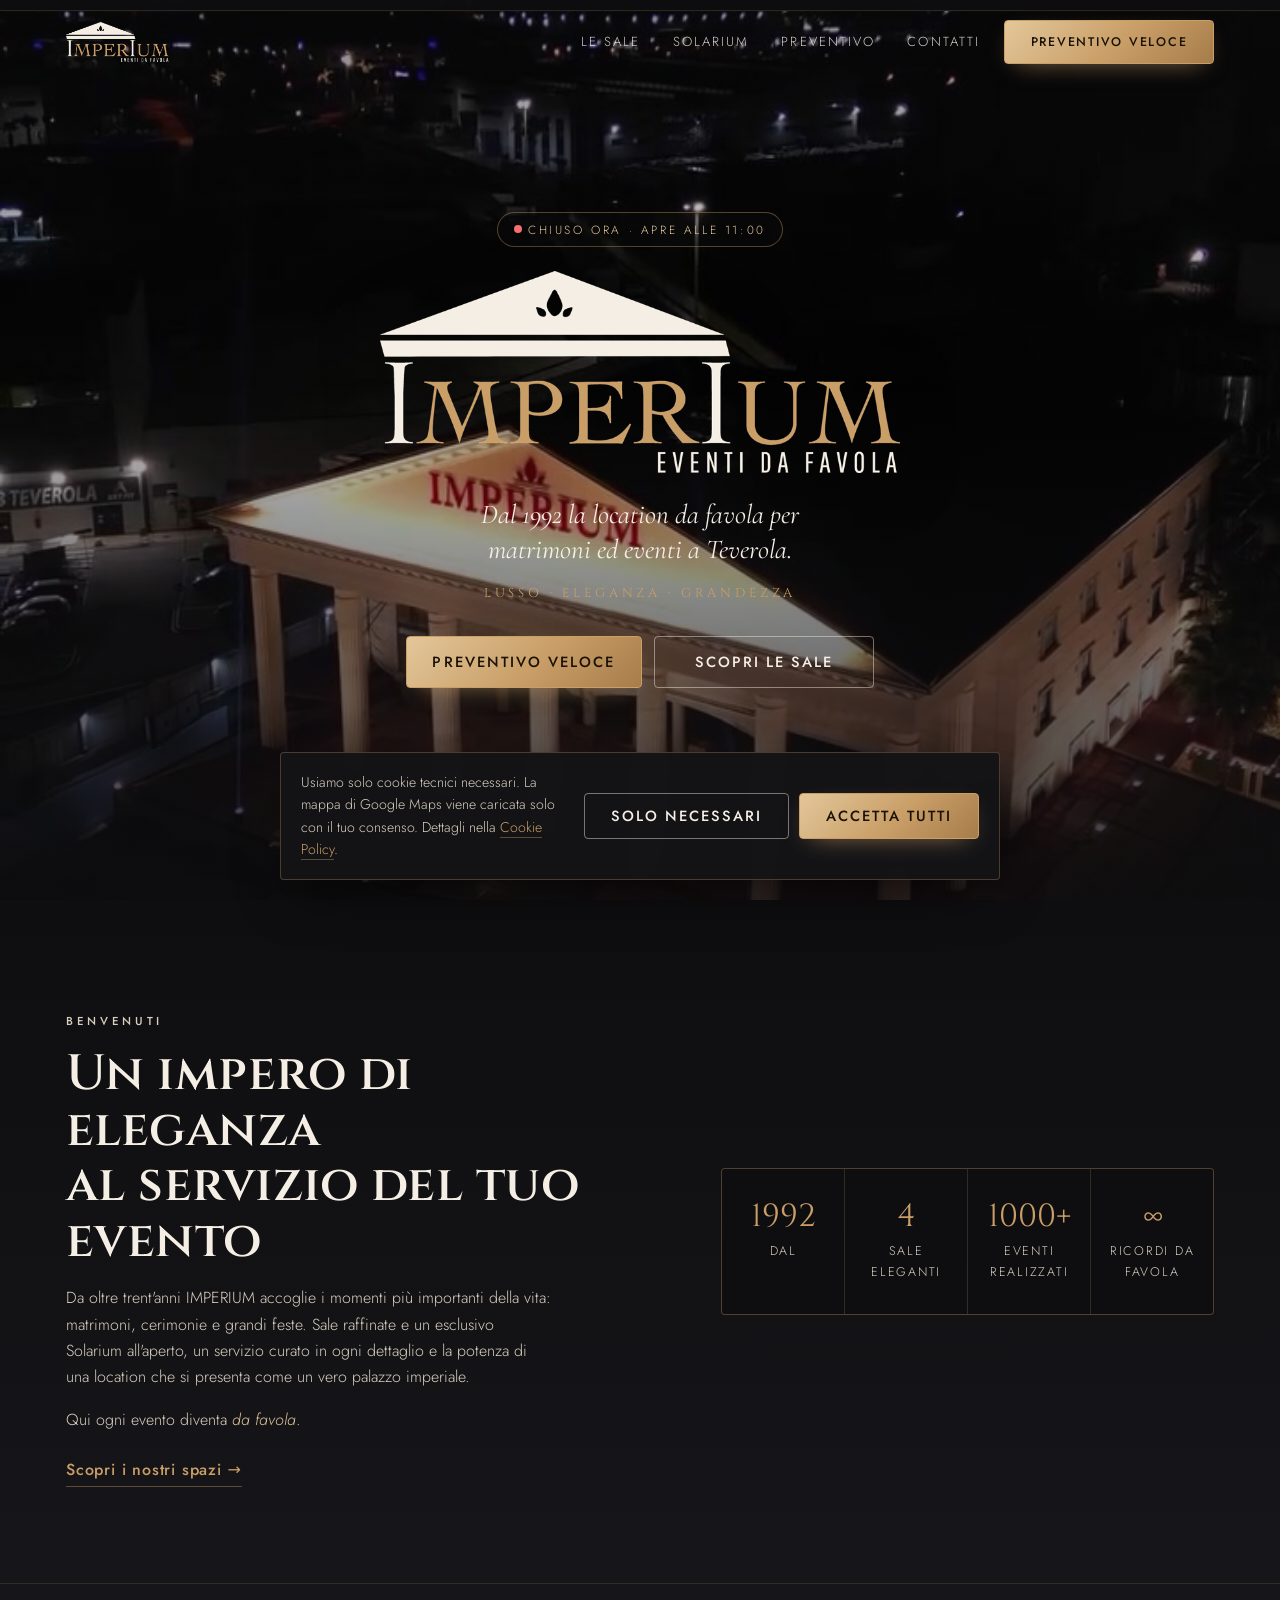
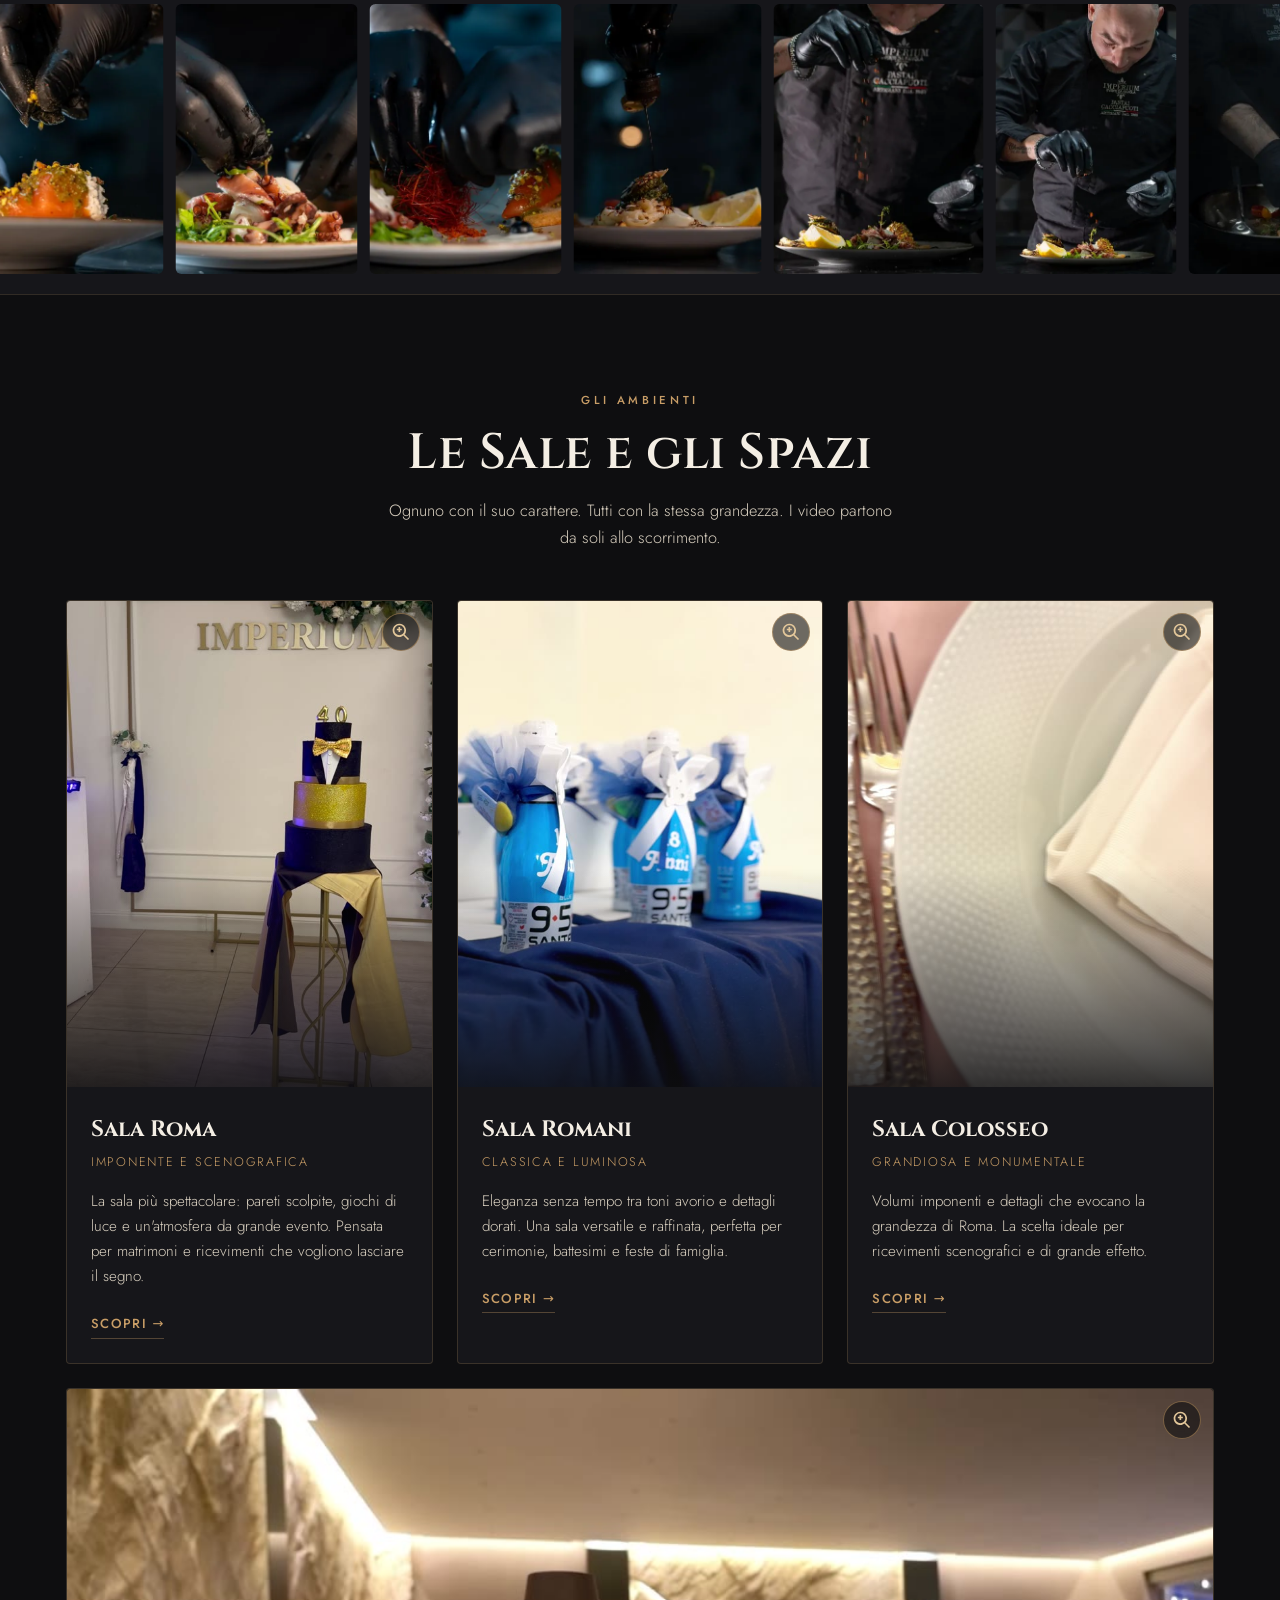
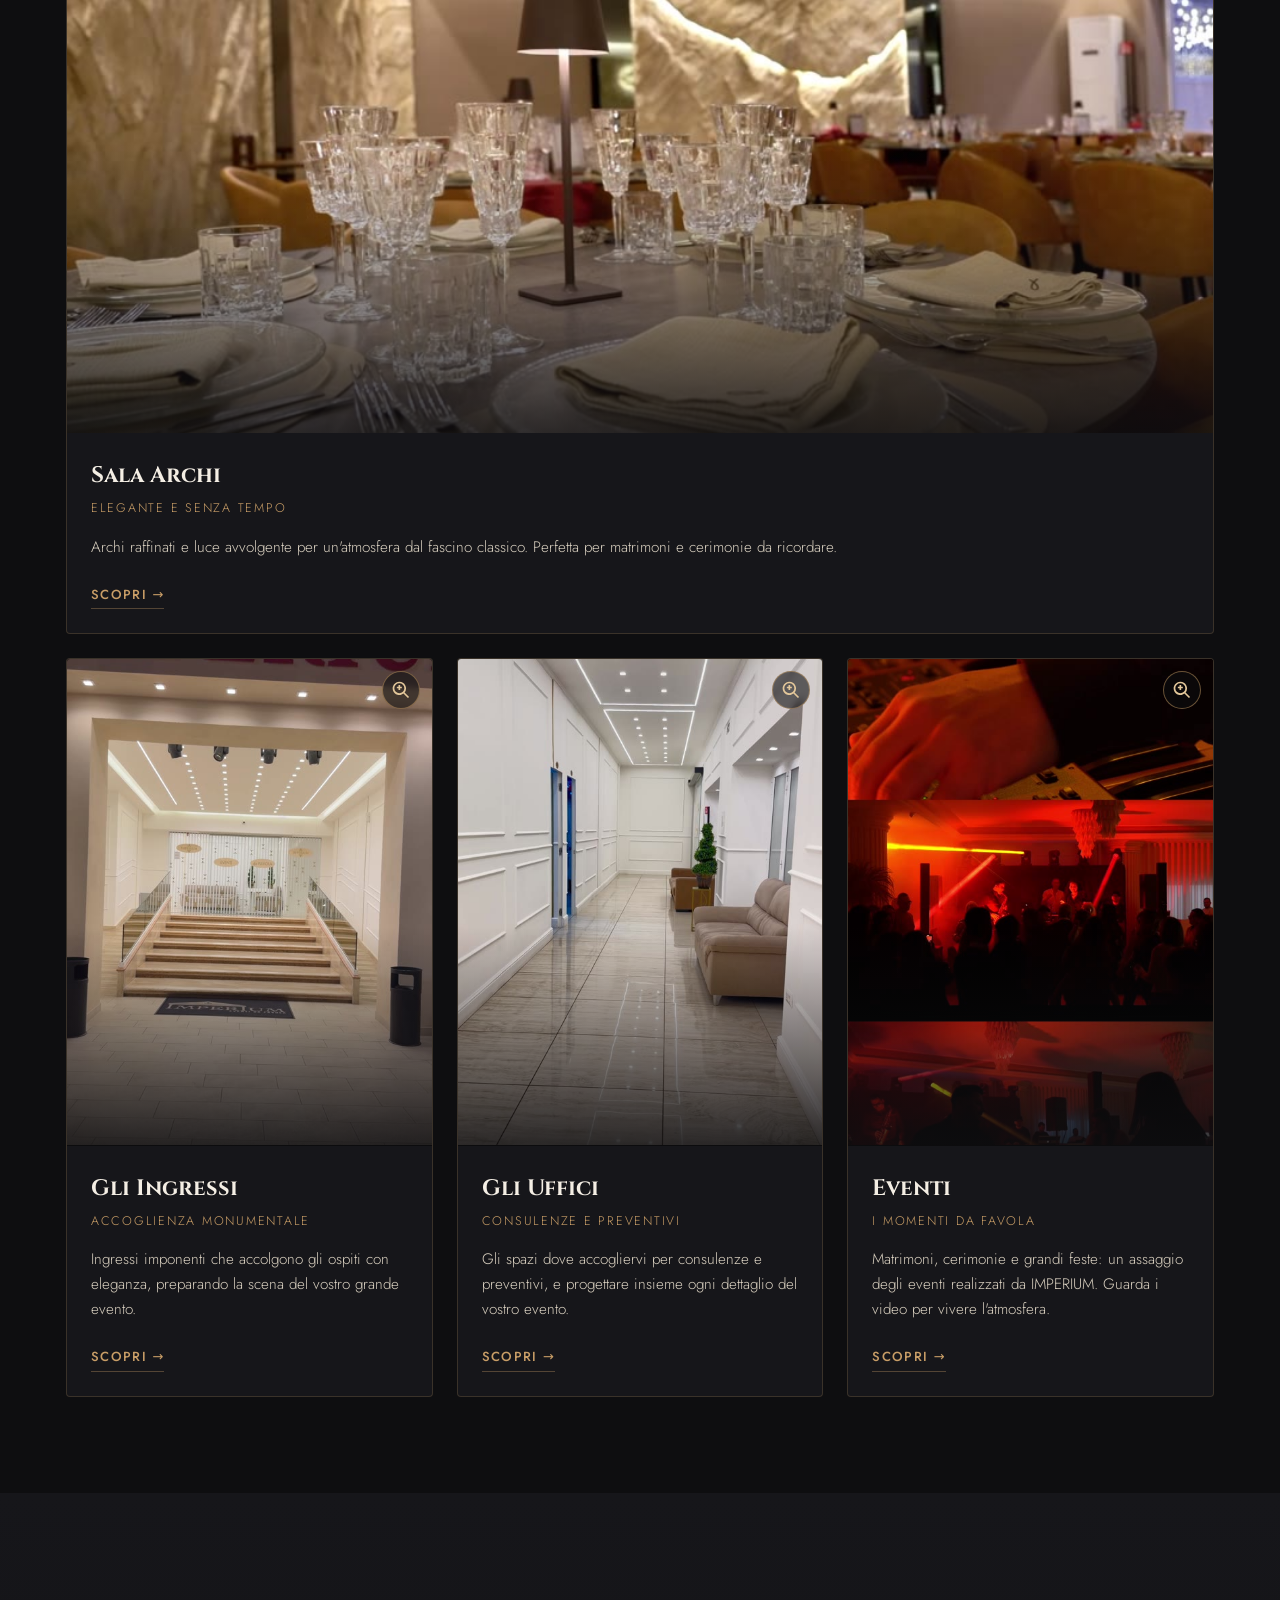
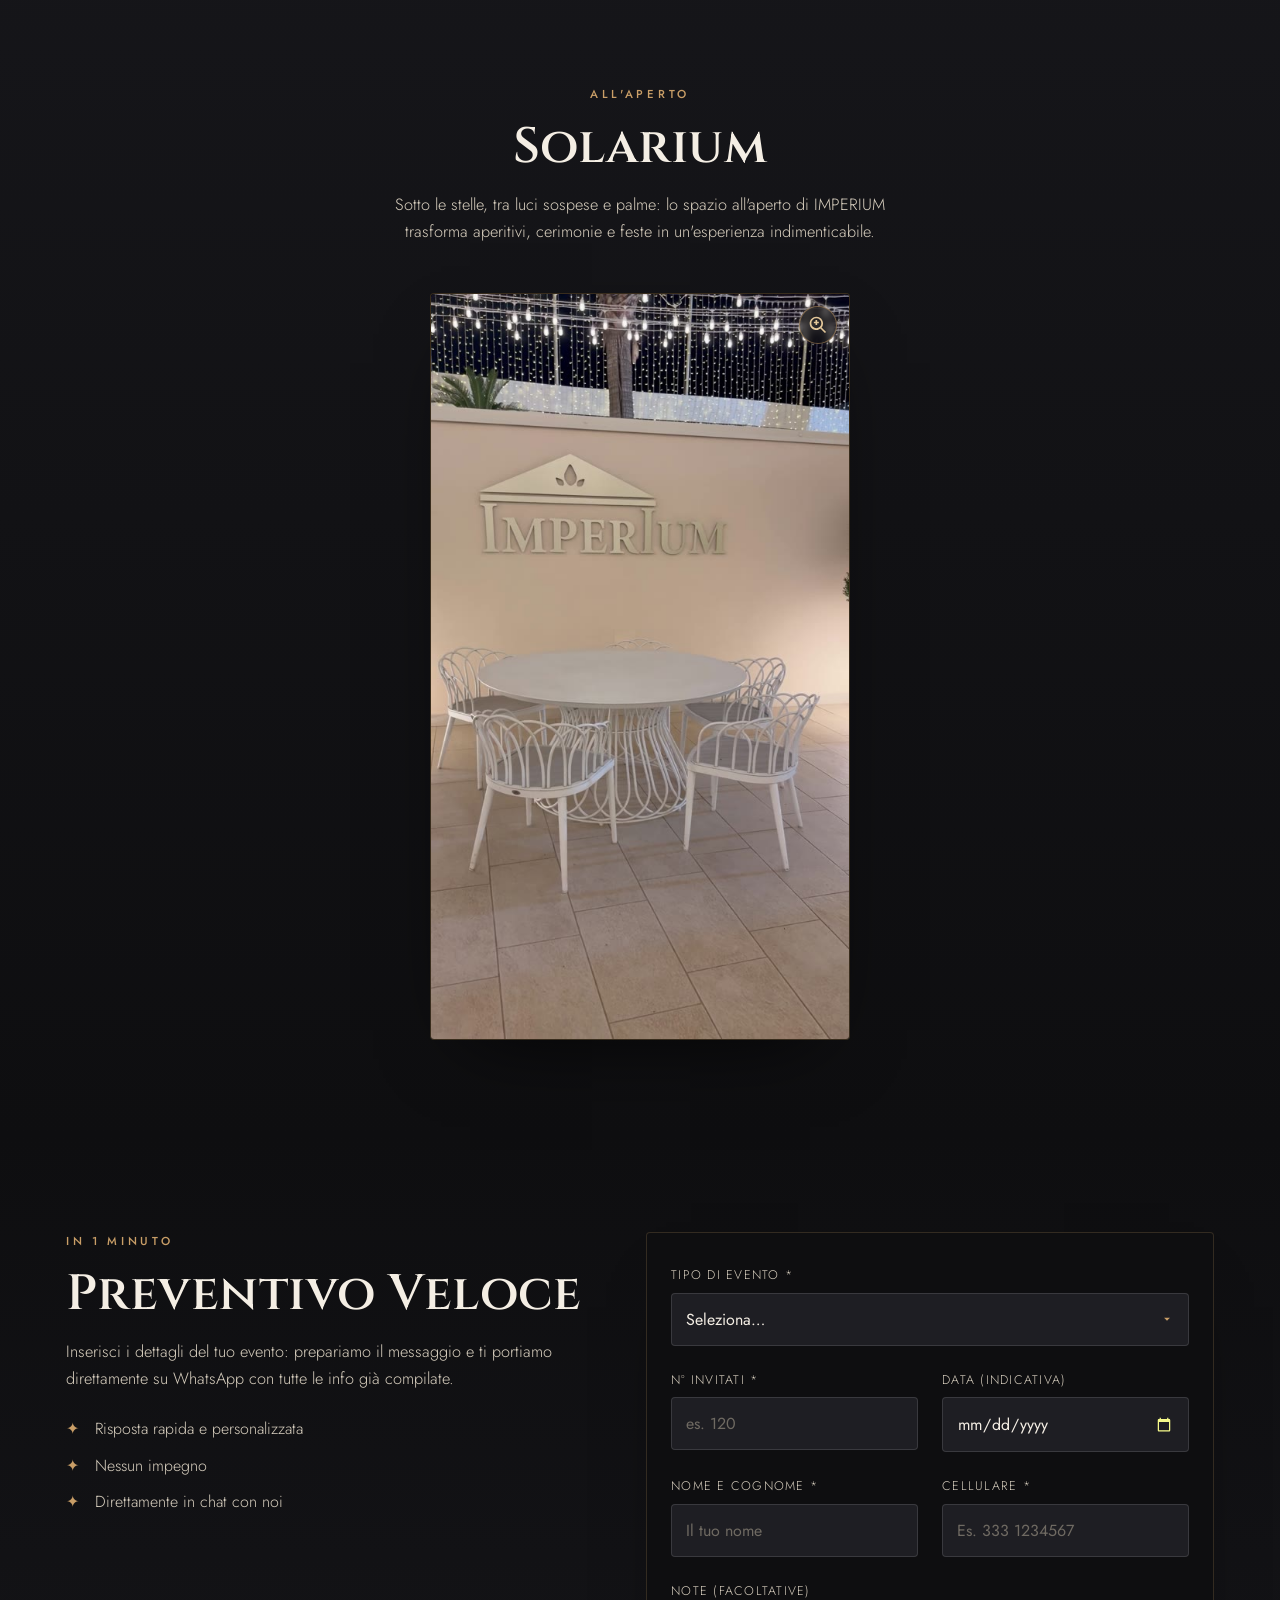
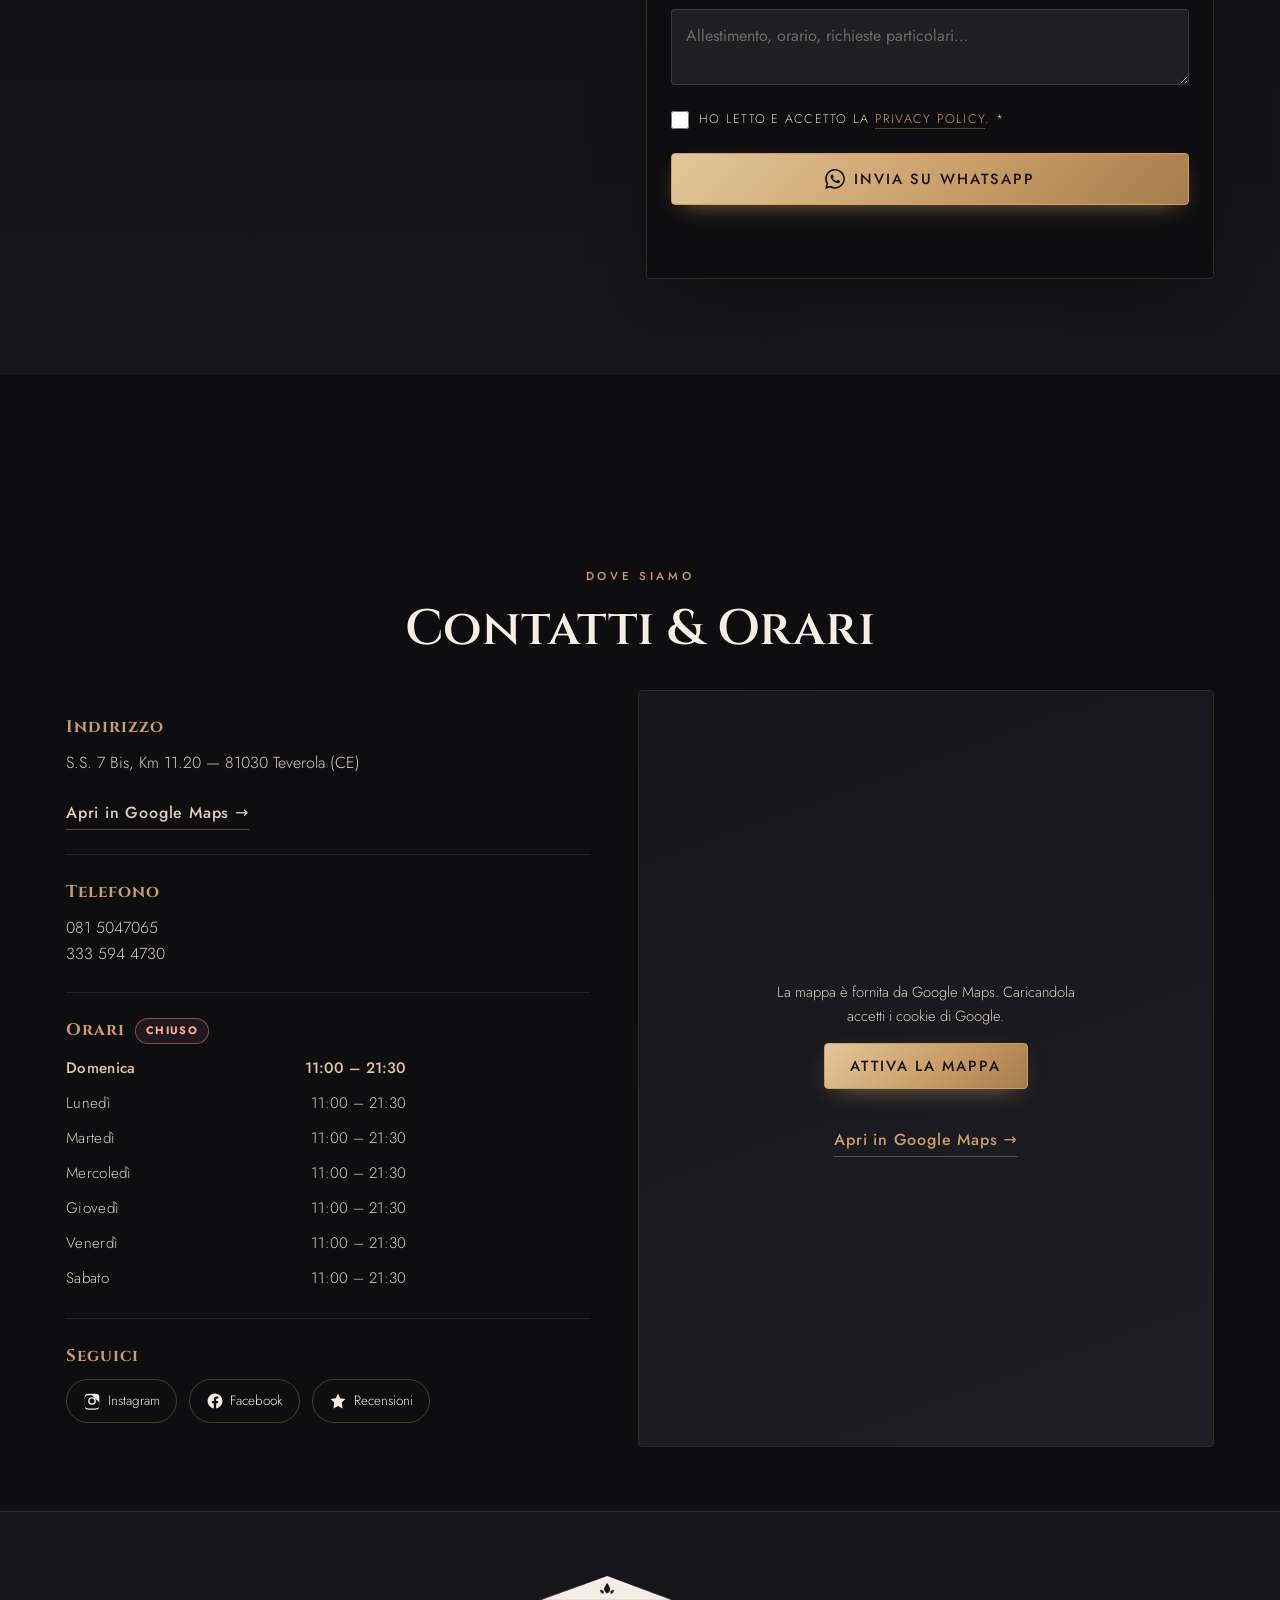
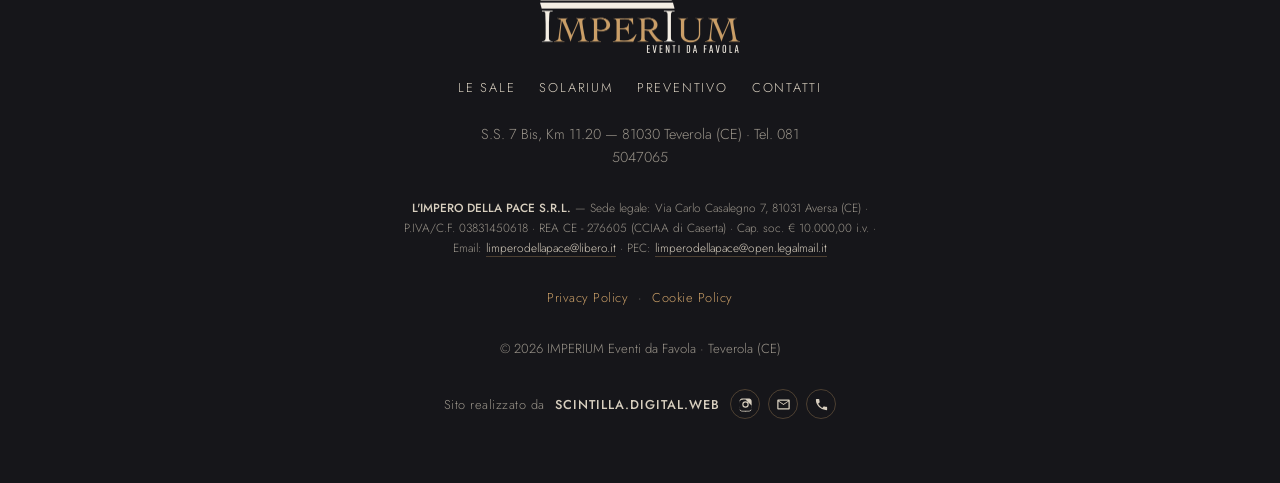
==== commit 6faa1c58: "sito completo nella radice + dati aggiornati" ====
--- a/index.html
+++ b/index.html
@@ -3,31 +3,163 @@
 <head>
 <meta charset="UTF-8" />
 <meta name="viewport" content="width=device-width, initial-scale=1.0" />
-<title>IMPERIUM — Eventi da Favola | Location per Matrimoni ed Eventi a Teverola (CE)</title>
-<meta name="description" content="Dal 1992 IMPERIUM è la location da favola per matrimoni, cerimonie ed eventi a Teverola (CE). Quattro sale eleganti e un'area esterna. Richiedi un preventivo veloce su WhatsApp." />
+
+<!-- ===== SEO base ===== -->
+<title>Location Eventi e Matrimoni a Teverola (CE) | IMPERIUM</title>
+<meta name="description" content="Dal 1992 IMPERIUM è la location da favola per matrimoni ed eventi a Teverola (Caserta): sale eleganti, solarium e cucina d'autore. Richiedi un preventivo." />
+<meta name="robots" content="index, follow, max-image-preview:large" />
+<link rel="canonical" href="https://imperiumeventidafavola.com/" />
+<meta name="author" content="L'IMPERO DELLA PACE S.R.L." />
 <meta name="theme-color" content="#0E0E10" />
-<link rel="canonical" href="https://imperiumeventidafavola.com/" />
-
-<!-- Open Graph / condivisione WhatsApp & Instagram -->
-<meta property="og:type" content="business.business" />
-<meta property="og:title" content="IMPERIUM — Eventi da Favola" />
-<meta property="og:description" content="Dal 1992 la location perfetta per i tuoi eventi da favola. Matrimoni, cerimonie ed eventi a Teverola (CE)." />
-<meta property="og:image" content="assets/img/poster-sfondo.jpg" />
+
+<!-- ===== Local / geo ===== -->
+<meta name="geo.region" content="IT-CE" />
+<meta name="geo.placename" content="Teverola, Caserta, Campania" />
+<meta name="geo.position" content="40.9962;14.2074" />
+<meta name="ICBM" content="40.9962, 14.2074" />
+
+<!-- ===== Open Graph ===== -->
+<meta property="og:type" content="website" />
+<meta property="og:site_name" content="IMPERIUM — Eventi da Favola" />
+<meta property="og:title" content="Location Eventi e Matrimoni a Teverola (CE) | IMPERIUM" />
+<meta property="og:description" content="Dal 1992 la location da favola per matrimoni ed eventi a Teverola (Caserta): sale eleganti, solarium e cucina d'autore." />
+<meta property="og:url" content="https://imperiumeventidafavola.com/" />
+<meta property="og:image" content="https://imperiumeventidafavola.com/assets/img/og-image.jpg" />
+<meta property="og:image:width" content="1200" />
+<meta property="og:image:height" content="630" />
+<meta property="og:image:alt" content="IMPERIUM — Eventi da Favola, location per eventi a Teverola" />
 <meta property="og:locale" content="it_IT" />
+
+<!-- ===== Twitter ===== -->
 <meta name="twitter:card" content="summary_large_image" />
-
-<!-- Favicon -->
+<meta name="twitter:title" content="Location Eventi e Matrimoni a Teverola (CE) | IMPERIUM" />
+<meta name="twitter:description" content="Dal 1992 la location da favola per matrimoni ed eventi a Teverola (Caserta): sale eleganti, solarium e cucina d'autore." />
+<meta name="twitter:image" content="https://imperiumeventidafavola.com/assets/img/og-image.jpg" />
+<meta name="twitter:image:alt" content="IMPERIUM — Eventi da Favola, Teverola (CE)" />
+
+<!-- ===== Favicon ===== -->
 <link rel="icon" type="image/png" href="assets/logo/favicon.png" />
 <link rel="apple-touch-icon" href="assets/logo/favicon.png" />
 
-<!-- Font -->
+<!-- ===== Preload risorse LCP ===== -->
+<link rel="preload" as="image" href="assets/logo/imperium-logo-light-800.png" fetchpriority="high" />
+<link rel="preload" as="image" href="assets/img/poster-sfondo.jpg" />
+
+<!-- ===== Font (non bloccanti, con display=swap) ===== -->
 <link rel="preconnect" href="https://fonts.googleapis.com" />
 <link rel="preconnect" href="https://fonts.gstatic.com" crossorigin />
-<link href="https://fonts.googleapis.com/css2?family=Cinzel:wght@500;600;700&family=Cormorant+Garamond:ital,wght@0,400;0,500;0,600;1,400&family=Jost:wght@300;400;500;600&display=swap" rel="stylesheet" />
-
-<link rel="stylesheet" href="css/style.css" />
+<link rel="preload" as="style" href="https://fonts.googleapis.com/css2?family=Cinzel:wght@500;600;700&family=Cormorant+Garamond:ital,wght@0,400;0,500;0,600;1,400&family=Jost:wght@300;400;500;600&display=swap" onload="this.onload=null;this.rel='stylesheet'" />
+<noscript><link rel="stylesheet" href="https://fonts.googleapis.com/css2?family=Cinzel:wght@500;600;700&family=Cormorant+Garamond:ital,wght@0,400;0,500;0,600;1,400&family=Jost:wght@300;400;500;600&display=swap" /></noscript>
+
+<!-- ===== CSS critico inline (above-the-fold) + CSS completo async ===== -->
+<style>
+:root{--nero:#0E0E10;--nero-2:#16161A;--nero-3:#1E1E23;--oro:#C99E67;--oro-chiaro:#E3C79A;--oro-scuro:#A67C4A;--crema:#F4EEE4;--crema-2:#D8CFBF;--grigio:#9A948A;--f-display:"Cinzel","Times New Roman",serif;--f-serif:"Cormorant Garamond",Georgia,serif;--f-body:"Jost",system-ui,-apple-system,sans-serif;--wrap:1180px;--radius:4px;--nav-h:76px}
+*{box-sizing:border-box;margin:0;padding:0}
+html{scroll-behavior:smooth;scroll-padding-top:var(--nav-h)}
+body{font-family:var(--f-body);background:#0E0E10;color:#F4EEE4;line-height:1.65;font-weight:300;-webkit-font-smoothing:antialiased;overflow-x:hidden}
+img,video{max-width:100%;display:block}
+a{color:inherit;text-decoration:none}
+.skip-link{position:absolute;left:-999px;top:0;z-index:200;background:var(--oro);color:#1a1206;padding:10px 16px;font-weight:600;border-radius:0 0 4px 0}
+.skip-link:focus{left:0}
+.wrap{width:100%;max-width:var(--wrap);margin-inline:auto;padding-inline:16px}
+.btn{display:inline-flex;align-items:center;justify-content:center;gap:.6em;min-height:52px;padding:0 1.6rem;font-weight:500;font-size:.92rem;letter-spacing:.14em;text-transform:uppercase;border:1px solid transparent;border-radius:var(--radius);cursor:pointer;text-align:center}
+.btn--gold{background:linear-gradient(135deg,var(--oro-chiaro),var(--oro) 55%,var(--oro-scuro));color:#1a1206;border-color:var(--oro)}
+.btn--ghost{background:transparent;color:var(--crema);border-color:rgba(244,238,228,.45)}
+.nav{position:fixed;inset:0 0 auto 0;z-index:60;height:var(--nav-h);display:flex;align-items:center}
+.nav--solid{background:rgba(14,14,16,.92);box-shadow:0 1px 0 rgba(201,158,103,.18)}
+.nav__inner{width:100%;max-width:var(--wrap);margin-inline:auto;padding-inline:16px;display:flex;align-items:center;gap:1.5rem}
+.nav__logo{height:40px;width:auto}.nav__brand{margin-right:auto}
+.nav__links,.nav__cta{display:none}
+.nav__burger{display:inline-flex;flex-direction:column;gap:5px;justify-content:center;width:44px;height:44px;margin-left:auto;background:none;border:0;cursor:pointer}
+.nav__burger span{height:2px;width:26px;background:var(--crema);border-radius:2px}
+.hero{position:relative;height:100svh;min-height:600px;display:flex;align-items:center;justify-content:center;overflow:hidden}
+.hero__video{position:absolute;inset:0;width:100%;height:100%;object-fit:cover;z-index:0}
+.hero__scrim{position:absolute;inset:0;z-index:1;background:radial-gradient(130% 90% at 50% 32%,rgba(14,14,16,.04),rgba(14,14,16,.34) 72%),linear-gradient(to bottom,rgba(14,14,16,.34),rgba(14,14,16,.12) 42%,rgba(14,14,16,.72))}
+.hero__content{position:relative;z-index:2;text-align:center;padding:0 20px;max-width:760px}
+.hero__eyebrow{display:inline-flex;align-items:center;gap:.5em;font-size:.74rem;letter-spacing:.22em;text-transform:uppercase;color:var(--oro-chiaro);border:1px solid rgba(201,158,103,.4);border-radius:40px;padding:7px 16px;margin-bottom:1.5rem}
+.hero__logo{width:min(82vw,520px);height:auto;margin:0 auto 1.5rem}
+.hero__tag{font-family:var(--f-serif);font-size:clamp(1.2rem,4.4vw,1.7rem);color:var(--crema);font-weight:400;font-style:italic;max-width:30ch;margin:0 auto 1rem;line-height:1.3}
+.hero__words{font-family:var(--f-display);font-size:.8rem;letter-spacing:.3em;text-transform:uppercase;color:var(--oro);margin-bottom:2rem}
+.hero__cta{display:flex;flex-direction:column;gap:12px;align-items:center}
+.hero__cta .btn{width:min(92vw,320px)}
+@media(min-width:900px){.nav__links{display:flex;gap:2rem;margin-left:auto}.nav__cta{display:inline-flex;min-height:44px}.nav__burger{display:none}.hero__cta{flex-direction:row;justify-content:center}.hero__cta .btn{width:auto;min-width:220px}}
+</style>
+<link rel="preload" href="css/style.min.css" as="style" onload="this.onload=null;this.rel='stylesheet'" />
+<noscript><link rel="stylesheet" href="css/style.min.css" /></noscript>
+
+<!-- ===== Dati strutturati (JSON-LD) ===== -->
+<script type="application/ld+json">
+{
+  "@context": "https://schema.org",
+  "@graph": [
+    {
+      "@type": ["EventVenue", "LocalBusiness"],
+      "@id": "https://imperiumeventidafavola.com/#business",
+      "name": "IMPERIUM — Eventi da Favola",
+      "legalName": "L'IMPERO DELLA PACE S.R.L.",
+      "description": "Location per matrimoni, cerimonie ed eventi a Teverola (Caserta). Dal 1992: sale eleganti, solarium all'aperto e cucina d'autore.",
+      "url": "https://imperiumeventidafavola.com/",
+      "image": "https://imperiumeventidafavola.com/assets/img/og-image.jpg",
+      "logo": "https://imperiumeventidafavola.com/assets/logo/imperium-logo.png",
+      "telephone": "+390815047065",
+      "email": "limperodellapace@libero.it",
+      "foundingDate": "1992",
+      "priceRange": "€€€",
+      "currenciesAccepted": "EUR",
+      "vatID": "03831450618",
+      "address": {
+        "@type": "PostalAddress",
+        "streetAddress": "S.S. 7 Bis, Km 11.20",
+        "addressLocality": "Teverola",
+        "addressRegion": "CE",
+        "postalCode": "81030",
+        "addressCountry": "IT"
+      },
+      "geo": { "@type": "GeoCoordinates", "latitude": 40.9962, "longitude": 14.2074 },
+      "hasMap": "https://www.google.com/maps/place//data=!4m2!3m1!1s0x133afe57e57b2607:0x2185d400701ddadb",
+      "areaServed": [
+        { "@type": "City", "name": "Teverola" },
+        { "@type": "City", "name": "Aversa" },
+        { "@type": "AdministrativeArea", "name": "Provincia di Caserta" },
+        { "@type": "AdministrativeArea", "name": "Campania" }
+      ],
+      "openingHoursSpecification": [{
+        "@type": "OpeningHoursSpecification",
+        "dayOfWeek": ["Monday","Tuesday","Wednesday","Thursday","Friday","Saturday","Sunday"],
+        "opens": "11:00",
+        "closes": "21:30"
+      }],
+      "sameAs": [
+        "https://www.instagram.com/imperium_eventidafavola/",
+        "https://www.facebook.com/savaris.teverola/"
+      ],
+      "makesOffer": [
+        { "@type": "Offer", "itemOffered": { "@type": "Service", "name": "Ricevimenti di matrimonio" } },
+        { "@type": "Offer", "itemOffered": { "@type": "Service", "name": "Cerimonie (battesimi, comunioni, cresime)" } },
+        { "@type": "Offer", "itemOffered": { "@type": "Service", "name": "Feste private e compleanni" } },
+        { "@type": "Offer", "itemOffered": { "@type": "Service", "name": "Eventi aziendali e cene di gala" } }
+      ]
+    },
+    {
+      "@type": "WebSite",
+      "@id": "https://imperiumeventidafavola.com/#website",
+      "url": "https://imperiumeventidafavola.com/",
+      "name": "IMPERIUM — Eventi da Favola",
+      "inLanguage": "it-IT",
+      "publisher": { "@id": "https://imperiumeventidafavola.com/#business" }
+    },
+    {
+      "@type": "BreadcrumbList",
+      "itemListElement": [
+        { "@type": "ListItem", "position": 1, "name": "Home", "item": "https://imperiumeventidafavola.com/" }
+      ]
+    }
+  ]
+}
+</script>
 </head>
 <body>
+<a class="skip-link" href="#main">Vai al contenuto</a>
 
 <!-- ===================== HEADER / NAV ===================== -->
 <header class="nav" id="nav">
@@ -38,7 +170,6 @@
     <nav class="nav__links" aria-label="Navigazione principale">
       <a href="#sale">Le Sale</a>
       <a href="#esterno">Solarium</a>
-      <a href="#location">Location</a>
       <a href="#preventivo">Preventivo</a>
       <a href="#contatti">Contatti</a>
     </nav>
@@ -49,6 +180,8 @@
   </div>
 </header>
 
+<main id="main">
+
 <!-- ===================== HERO ===================== -->
 <section class="hero" id="hero">
   <video class="hero__video" id="heroVideo" autoplay muted loop playsinline preload="auto" poster="assets/img/poster-sfondo.jpg">
@@ -58,8 +191,8 @@
 
   <div class="hero__content">
     <span class="hero__eyebrow" id="statoBadge">Caricamento…</span>
-    <img src="assets/logo/imperium-logo-light-800.png" alt="IMPERIUM Eventi da Favola" class="hero__logo" width="520" height="201" />
-    <p class="hero__tag" id="heroTag">Dal 1992 la location perfetta per i tuoi eventi da favola.</p>
+    <img src="assets/logo/imperium-logo-light-800.png" alt="Logo IMPERIUM — Eventi da Favola, Teverola (CE)" class="hero__logo" width="520" height="201" fetchpriority="high" />
+    <h1 class="hero__tag" id="heroTag">Dal 1992 la location da favola per matrimoni ed eventi a Teverola.</h1>
     <div class="hero__words">Lusso · Eleganza · Grandezza</div>
     <div class="hero__cta">
       <a href="#preventivo" class="btn btn--gold">Preventivo veloce</a>
@@ -78,12 +211,17 @@
     <div class="intro__text">
       <p class="kicker">Benvenuti</p>
       <h2 class="h-serif">Un impero di eleganza <br />al servizio del tuo evento</h2>
-      <p>Da oltre trent'anni IMPERIUM accoglie i momenti più importanti della vita: matrimoni, cerimonie e grandi feste. Sale raffinate, un esclusivo Solarium all'aperto e il Club Imperium, un servizio curato in ogni dettaglio e la potenza di una location che si presenta come un vero palazzo imperiale.</p>
+      <p>Da oltre trent'anni IMPERIUM accoglie i momenti più importanti della vita: matrimoni, cerimonie e grandi feste. Sale raffinate e un esclusivo Solarium all'aperto, un servizio curato in ogni dettaglio e la potenza di una location che si presenta come un vero palazzo imperiale.</p>
       <p>Qui ogni evento diventa <em>da favola</em>.</p>
       <a href="#sale" class="link-gold">Scopri i nostri spazi &rarr;</a>
     </div>
     <ul class="intro__numeri" id="numeri"><!-- JS --></ul>
   </div>
+</section>
+
+<!-- ===================== STRISCIA CUCINA (scorrimento automatico) ===================== -->
+<section class="striscia" id="striscia" aria-label="La nostra cucina">
+  <div class="striscia__track" id="strisciaTrack"></div>
 </section>
 
 <!-- ===================== LE SALE ===================== -->
@@ -104,22 +242,13 @@
     <p class="section-sub" id="esternoDesc"></p>
   </div>
   <div class="wrap esterno__stage">
-    <div class="esterno__frame">
+    <div class="esterno__frame" id="esternoFrame" role="button" tabindex="0" aria-label="Apri galleria Solarium">
       <video id="esternoVideo" muted loop playsinline preload="none" poster="assets/img/poster-esterno.jpg">
         <source id="esternoSrc" src="" type="video/mp4" />
       </video>
-    </div>
-  </div>
-</section>
-
-<!-- ===================== LA LOCATION / GALLERY ===================== -->
-<section class="location" id="location">
-  <div class="wrap section-head">
-    <p class="kicker">La Location</p>
-    <h2 class="h-serif">Un palazzo che si illumina al calar del sole</h2>
-    <p class="section-sub">Dalla facciata neoclassica agli interni scenografici: lasciati guidare tra gli spazi di IMPERIUM.</p>
-  </div>
-  <div class="wrap location__grid" id="locationGrid"><!-- JS --></div>
+      <span class="sala-card__zoom" aria-hidden="true"><svg viewBox="0 0 24 24" width="20" height="20"><path fill="currentColor" d="M10 2a8 8 0 1 0 4.9 14.3l5.4 5.4 1.4-1.4-5.4-5.4A8 8 0 0 0 10 2zm0 2a6 6 0 1 1 0 12 6 6 0 0 1 0-12zm-1 2v2H7v2h2v2h2V10h2V8h-2V6z"/></svg></span>
+    </div>
+  </div>
 </section>
 
 <!-- ===================== PREVENTIVO VELOCE ===================== -->
@@ -223,6 +352,8 @@
   </div>
 </section>
 
+</main>
+
 <!-- ===================== FOOTER ===================== -->
 <footer class="footer">
   <div class="wrap footer__inner">
@@ -230,7 +361,6 @@
     <nav class="footer__links">
       <a href="#sale">Le Sale</a>
       <a href="#esterno">Solarium</a>
-      <a href="#location">Location</a>
       <a href="#preventivo">Preventivo</a>
       <a href="#contatti">Contatti</a>
     </nav>
@@ -274,7 +404,8 @@
   </div>
 </div>
 
-<script src="js/data.js"></script>
-<script src="js/app.js"></script>
+<script src="js/data.js" defer></script>
+<script src="js/gallerie.js" defer></script>
+<script src="js/app.min.js" defer></script>
 </body>
 </html>
--- a/css/style.min.css
+++ b/css/style.min.css
@@ -0,0 +1 @@
+:root{--nero:#0E0E10;--nero-2:#16161A;--nero-3:#1E1E23;--oro:#C99E67;--oro-chiaro:#E3C79A;--oro-scuro:#A67C4A;--crema:#F4EEE4;--crema-2:#D8CFBF;--grigio:#9A948A;--bianco:#FFFFFF;--verde-wa:#25D366;--f-display:"Cinzel","Times New Roman",serif;--f-serif:"Cormorant Garamond",Georgia,serif;--f-body:"Jost",system-ui,-apple-system,sans-serif;--s-1:.5rem;--s-2:1rem;--s-3:1.5rem;--s-4:2rem;--s-5:3rem;--s-6:4rem;--s-7:6rem;--s-8:8rem;--wrap:1180px;--radius:4px;--nav-h:76px}*{box-sizing:border-box;margin:0;padding:0}html{scroll-behavior:smooth;scroll-padding-top:var(--nav-h)}body{font-family:var(--f-body);background:var(--nero);color:var(--crema);line-height:1.65;font-weight:300;-webkit-font-smoothing:antialiased;overflow-x:hidden}img,video{max-width:100%;display:block}[hidden]{display:none!important}a{color:inherit;text-decoration:none}ul{list-style:none}em{font-style:italic;color:var(--oro-chiaro)}a:focus-visible,button:focus-visible,input:focus-visible,select:focus-visible,textarea:focus-visible,[tabindex]:focus-visible,[role="button"]:focus-visible{outline:2px solid var(--oro-chiaro);outline-offset:3px;border-radius:2px}.skip-link{position:absolute;left:-999px;top:0;z-index:200;background:var(--oro);color:#1a1206;padding:10px 16px;font-weight:600;border-radius:0 0 4px 0}.skip-link:focus{left:0}.wrap{width:100%;max-width:var(--wrap);margin-inline:auto;padding-inline:16px}.h-serif{font-family:var(--f-display);font-weight:600;line-height:1.12;letter-spacing:.01em;font-size:clamp(1.9rem,6vw,3.1rem);color:var(--crema)}.kicker{font-family:var(--f-body);text-transform:uppercase;letter-spacing:.32em;font-size:.72rem;font-weight:500;color:var(--oro);margin-bottom:var(--s-2)}.section-sub{color:var(--crema-2);max-width:58ch;margin-top:var(--s-2);font-size:1.02rem}.link-gold{display:inline-block;margin-top:var(--s-3);color:var(--oro);font-weight:500;letter-spacing:.05em;border-bottom:1px solid rgba(201,158,103,.4);padding-bottom:3px;transition:border-color .25s,color .25s}.link-gold:hover{color:var(--oro-chiaro);border-color:var(--oro-chiaro)}.btn{--h:52px;display:inline-flex;align-items:center;justify-content:center;gap:.6em;min-height:var(--h);padding:0 1.6rem;font-family:var(--f-body);font-weight:500;font-size:.92rem;letter-spacing:.14em;text-transform:uppercase;border:1px solid transparent;border-radius:var(--radius);cursor:pointer;transition:transform .2s,background .25s,color .25s,border-color .25s;text-align:center}.btn:active{transform:translateY(1px)}.btn--gold{background:linear-gradient(135deg,var(--oro-chiaro),var(--oro) 55%,var(--oro-scuro));color:#1a1206;border-color:var(--oro);box-shadow:0 8px 26px -12px rgba(201,158,103,.8)}.btn--gold:hover{filter:brightness(1.07)}.btn--ghost{background:transparent;color:var(--crema);border-color:rgba(244,238,228,.45)}.btn--ghost:hover{border-color:var(--oro);color:var(--oro-chiaro)}.btn--block{width:100%}.nav{position:fixed;inset:0 0 auto 0;z-index:60;height:var(--nav-h);display:flex;align-items:center;transition:background .35s,box-shadow .35s,backdrop-filter .35s}.nav--solid{background:rgba(14,14,16,.92);backdrop-filter:blur(10px);box-shadow:0 1px 0 rgba(201,158,103,.18)}.nav__inner{width:100%;max-width:var(--wrap);margin-inline:auto;padding-inline:16px;display:flex;align-items:center;gap:var(--s-3)}.nav__logo{height:40px;width:auto}.nav__brand{margin-right:auto}.nav__links{display:none;gap:var(--s-4);margin-left:auto}.nav__links a{font-size:.82rem;letter-spacing:.16em;text-transform:uppercase;color:var(--crema);opacity:.85;transition:color .2s,opacity .2s;position:relative;padding:4px 0}.nav__links a:hover{color:var(--oro-chiaro);opacity:1}.nav__cta{display:none;--h:44px;font-size:.78rem}.nav__burger{display:inline-flex;flex-direction:column;gap:5px;justify-content:center;width:44px;height:44px;margin-left:auto;background:none;border:0;cursor:pointer}.nav__burger span{height:2px;width:26px;background:var(--crema);transition:.3s;border-radius:2px}.nav__burger[aria-expanded="true"] span:nth-child(1){transform:translateY(7px) rotate(45deg)}.nav__burger[aria-expanded="true"] span:nth-child(2){opacity:0}.nav__burger[aria-expanded="true"] span:nth-child(3){transform:translateY(-7px) rotate(-45deg)}.nav__drawer{position:fixed;inset:var(--nav-h) 0 auto 0;z-index:55;background:rgba(14,14,16,.98);backdrop-filter:blur(12px);border-bottom:1px solid rgba(201,158,103,.2);transform:translateY(-120%);transition:transform .4s cubic-bezier(.4,0,.2,1);padding:var(--s-2) 16px var(--s-4)}.nav__drawer.open{transform:translateY(0)}.nav__drawer a{display:block;padding:14px 4px;font-family:var(--f-display);font-size:1.1rem;letter-spacing:.08em;border-bottom:1px solid rgba(255,255,255,.06)}.nav__drawer .btn{margin-top:var(--s-3)}.hero{position:relative;height:100svh;min-height:600px;display:flex;align-items:center;justify-content:center;overflow:hidden}.hero__video{position:absolute;inset:0;width:100%;height:100%;object-fit:cover;z-index:0}.hero__scrim{position:absolute;inset:0;z-index:1;background:radial-gradient(130% 90% at 50% 32%,rgba(14,14,16,.04),rgba(14,14,16,.34) 72%),linear-gradient(to bottom,rgba(14,14,16,.34),rgba(14,14,16,.12) 42%,rgba(14,14,16,.72))}.hero__content{position:relative;z-index:2;text-align:center;padding:0 20px;max-width:760px}.hero__eyebrow{display:inline-flex;align-items:center;gap:.5em;font-size:.74rem;letter-spacing:.22em;text-transform:uppercase;color:var(--oro-chiaro);border:1px solid rgba(201,158,103,.4);border-radius:40px;padding:7px 16px;margin-bottom:var(--s-3);background:rgba(14,14,16,.3)}.hero__eyebrow::before{content:"";width:8px;height:8px;border-radius:50%;background:var(--grigio)}.hero__eyebrow.aperto::before{background:#4ade80;box-shadow:0 0 10px #4ade80}.hero__eyebrow.chiuso::before{background:#f87171}.hero__logo{width:min(82vw,520px);height:auto;margin:0 auto var(--s-3);filter:drop-shadow(0 6px 30px rgba(0,0,0,.6))}.hero__tag{font-family:var(--f-serif);font-size:clamp(1.2rem,4.4vw,1.7rem);color:var(--crema);font-weight:400;font-style:italic;max-width:30ch;margin:0 auto var(--s-2)}.hero__words{font-family:var(--f-display);font-size:.8rem;letter-spacing:.3em;text-transform:uppercase;color:var(--oro);margin-bottom:var(--s-4)}.hero__cta{display:flex;flex-direction:column;gap:12px;align-items:center}.hero__cta .btn{width:min(92vw,320px)}.hero__scroll{position:absolute;bottom:22px;left:50%;transform:translateX(-50%);z-index:2}.hero__scroll span{display:block;width:22px;height:36px;border:2px solid rgba(244,238,228,.5);border-radius:14px;position:relative}.hero__scroll span::after{content:"";position:absolute;top:7px;left:50%;transform:translateX(-50%);width:3px;height:7px;background:var(--oro);border-radius:2px;animation:scrolldot 1.6s infinite}@keyframes scrolldot{0%{opacity:0;transform:translate(-50%,0)}40%{opacity:1}80%{opacity:0;transform:translate(-50%,10px)}}.intro{padding:var(--s-7) 0;background:linear-gradient(to bottom,var(--nero),var(--nero-2))}.intro__grid{display:grid;gap:var(--s-5)}.intro__text p{color:var(--crema-2);margin-top:var(--s-2);max-width:54ch}.intro__numeri{display:grid;grid-template-columns:repeat(2,1fr);gap:1px;background:rgba(201,158,103,.18);border:1px solid rgba(201,158,103,.18);border-radius:var(--radius);overflow:hidden}.intro__numeri li{background:var(--nero);padding:var(--s-4) var(--s-2);text-align:center}.intro__numeri .n{display:block;font-family:var(--f-display);font-size:2rem;color:var(--oro);line-height:1}.intro__numeri .l{display:block;margin-top:8px;font-size:.78rem;letter-spacing:.14em;text-transform:uppercase;color:var(--crema-2)}.section-head{padding-top:var(--s-7);text-align:left}.section-head--light{}.sale{padding-bottom:var(--s-7)}.sale__grid{display:grid;gap:var(--s-3);margin-top:var(--s-5)}.sala-card{position:relative;border:1px solid rgba(201,158,103,.2);border-radius:var(--radius);overflow:hidden;background:var(--nero-2);transition:transform .25s,border-color .25s,box-shadow .25s}.sala-card[role="button"]{cursor:pointer}.sala-card[role="button"]:hover{transform:translateY(-4px);border-color:rgba(201,158,103,.5);box-shadow:0 20px 50px -30px rgba(0,0,0,.9)}.sala-card[role="button"]:focus-visible{outline:2px solid var(--oro);outline-offset:3px}.sala-card__zoom{position:absolute;top:12px;right:12px;z-index:3;width:38px;height:38px;border-radius:50%;display:grid;place-items:center;background:rgba(14,14,16,.6);border:1px solid rgba(201,158,103,.5);color:var(--oro-chiaro);backdrop-filter:blur(3px);transition:.25s}.sala-card[role="button"]:hover .sala-card__zoom{background:var(--oro);color:#1a1206;border-color:var(--oro)}.sala-card__media{position:relative;aspect-ratio:4/5;background:#000;cursor:pointer}.sala-card__media video,.sala-card__media img{position:absolute;inset:0;width:100%;height:100%;object-fit:cover}.sala-card__media .playpill{position:absolute;left:50%;top:50%;transform:translate(-50%,-50%);z-index:3;width:64px;height:64px;border-radius:50%;display:grid;place-items:center;background:rgba(14,14,16,.5);border:1.5px solid var(--oro);color:var(--oro-chiaro);transition:opacity .3s,transform .3s;backdrop-filter:blur(3px)}.sala-card__media.playing .playpill{opacity:0;transform:translate(-50%,-50%) scale(.8);pointer-events:none}.sala-card__grad{position:absolute;inset:0;z-index:2;background:linear-gradient(to top,rgba(14,14,16,.85),transparent 45%);pointer-events:none}.sala-card__soon{position:absolute;inset:0;display:flex;flex-direction:column;align-items:center;justify-content:center;gap:12px;background:repeating-linear-gradient(135deg,rgba(201,158,103,.05) 0 14px,rgba(201,158,103,.02) 14px 28px),linear-gradient(160deg,var(--nero-2),var(--nero-3));color:var(--oro);text-align:center}.sala-card__soon .soon-mark{width:66px;height:auto;opacity:.85}.sala-card__soon span{font-family:var(--f-body);font-size:.72rem;letter-spacing:.24em;text-transform:uppercase;color:var(--oro-chiaro);border:1px solid rgba(201,158,103,.35);border-radius:30px;padding:6px 16px}.sala-card.is-soon{border-style:dashed;border-color:rgba(201,158,103,.3)}.sala-card.is-soon .sala-card__grad{display:none}.sala-card.is-wide .sala-card__media{aspect-ratio:16/9}.sala-card__body{padding:var(--s-3)}.sala-card__name{font-family:var(--f-display);font-size:1.4rem;color:var(--crema)}.sala-card__sub{color:var(--oro);font-size:.78rem;letter-spacing:.14em;text-transform:uppercase;margin-top:4px}.sala-card__desc{color:var(--crema-2);font-size:.95rem;margin-top:var(--s-2)}.sala-card__cta{display:inline-flex;align-items:center;gap:.5em;margin-top:var(--s-3);color:var(--oro);font-size:.82rem;letter-spacing:.1em;text-transform:uppercase;font-weight:500;border-bottom:1px solid rgba(201,158,103,.35);padding-bottom:3px;transition:.25s}.sala-card__cta:hover{color:var(--oro-chiaro);border-color:var(--oro-chiaro)}.esterno{padding:var(--s-7) 0;background:linear-gradient(to bottom,var(--nero-2),var(--nero));position:relative}.esterno__stage{margin-top:var(--s-5);display:flex;justify-content:center}.esterno__frame{position:relative;width:min(100%,420px);aspect-ratio:9/16;border:1px solid rgba(201,158,103,.28);border-radius:var(--radius);overflow:hidden;background:#000;box-shadow:0 30px 80px -40px rgba(0,0,0,.9)}.esterno__frame video{position:absolute;inset:0;width:100%;height:100%;object-fit:cover}.esterno__play{position:absolute;inset:0;z-index:3;display:grid;place-items:center;background:rgba(14,14,16,.35);border:0;color:var(--oro-chiaro);cursor:pointer;transition:opacity .3s}.esterno__play .pbg{}.esterno__play svg{width:46px;height:46px;background:rgba(14,14,16,.55);border:1.5px solid var(--oro);border-radius:50%;padding:16px;box-sizing:content-box}.esterno__play.hidden{opacity:0;pointer-events:none}.esterno__audio{position:absolute;right:12px;bottom:12px;z-index:4;width:48px;height:48px;border-radius:50%;display:grid;place-items:center;background:rgba(14,14,16,.72);border:1px solid var(--oro);color:var(--oro-chiaro);cursor:pointer;backdrop-filter:blur(4px);transition:transform .2s,background .2s}.esterno__audio:hover{transform:scale(1.06)}.esterno__hint{position:absolute;right:68px;bottom:22px;z-index:4;font-size:.74rem;letter-spacing:.06em;color:var(--crema);background:rgba(14,14,16,.72);padding:6px 12px;border-radius:30px;border:1px solid rgba(201,158,103,.3);transition:opacity .4s;white-space:nowrap}.esterno__hint.gone{opacity:0;pointer-events:none}.location{padding:var(--s-7) 0;background:var(--nero)}.location__grid{display:grid;gap:var(--s-3);margin-top:var(--s-5)}.loc-card{position:relative;border-radius:var(--radius);overflow:hidden;border:1px solid rgba(201,158,103,.18);background:#000;cursor:pointer}.loc-card .media{position:relative;aspect-ratio:9/16}.loc-card video,.loc-card img{position:absolute;inset:0;width:100%;height:100%;object-fit:cover}.loc-card .cap{position:absolute;left:0;bottom:0;z-index:3;padding:var(--s-3);width:100%;background:linear-gradient(to top,rgba(14,14,16,.9),transparent);font-family:var(--f-display);font-size:1.15rem;color:var(--crema)}.loc-card .playpill{position:absolute;left:50%;top:50%;transform:translate(-50%,-50%);z-index:2;width:58px;height:58px;border-radius:50%;display:grid;place-items:center;background:rgba(14,14,16,.5);border:1.5px solid var(--oro);color:var(--oro-chiaro);transition:.3s;backdrop-filter:blur(3px)}.loc-card.playing .playpill{opacity:0;pointer-events:none}.preventivo{padding:var(--s-7) 0;background:linear-gradient(to bottom,var(--nero),var(--nero-2))}.prenota{padding:var(--s-7) 0;background:var(--nero-2)}.preventivo__inner,.prenota__inner{display:grid;gap:var(--s-5)}.preventivo__perks{margin-top:var(--s-3);display:grid;gap:10px}.preventivo__perks li{position:relative;padding-left:1.8em;color:var(--crema-2)}.preventivo__perks li::before{content:"✦";position:absolute;left:0;color:var(--oro)}.card-dark{background:var(--nero);border:1px solid rgba(201,158,103,.2);border-radius:var(--radius);padding:var(--s-4) var(--s-3);box-shadow:0 30px 70px -45px rgba(0,0,0,.9)}.form{display:grid;gap:var(--s-3)}.form .row{display:grid;gap:var(--s-3)}.field{display:flex;flex-direction:column;gap:7px}.field label{font-size:.78rem;letter-spacing:.1em;text-transform:uppercase;color:var(--crema-2)}.field input,.field select,.field textarea{font-family:var(--f-body);font-size:1rem;color:var(--crema);background:var(--nero-3);border:1px solid rgba(255,255,255,.12);border-radius:var(--radius);padding:14px 14px;width:100%;transition:border-color .2s,box-shadow .2s}.field textarea{resize:vertical}.field input::placeholder,.field textarea::placeholder{color:#6f6a62}.field input:focus,.field select:focus,.field textarea:focus{outline:none;border-color:var(--oro);box-shadow:0 0 0 3px rgba(201,158,103,.18)}.field select{appearance:none;background-image:url("data:image/svg+xml,%3Csvg xmlns='http://www.w3.org/2000/svg' width='14' height='14' viewBox='0 0 24 24' fill='%23C99E67'%3E%3Cpath d='M7 10l5 5 5-5z'/%3E%3C/svg%3E");background-repeat:no-repeat;background-position:right 14px center;padding-right:40px}.field.invalid input,.field.invalid select,.field.invalid textarea{border-color:#f87171;box-shadow:0 0 0 3px rgba(248,113,113,.15)}.err{color:#fca5a5;font-size:.8rem;min-height:0;display:none}.field.invalid .err{display:block}input[type="date"]::-webkit-calendar-picker-indicator,input[type="time"]::-webkit-calendar-picker-indicator{filter:invert(.8) sepia(1) saturate(2) hue-rotate(5deg);cursor:pointer}.form__note{font-size:.9rem;color:var(--oro-chiaro);min-height:1.2em;text-align:center}.form__note.ok{color:#86efac}.field--check{gap:4px}.check{display:flex;align-items:flex-start;gap:10px;cursor:pointer;font-size:.86rem;color:var(--crema-2);letter-spacing:0;text-transform:none}.check input{width:18px;height:18px;min-width:18px;margin-top:2px;accent-color:var(--oro)}.check a{color:var(--oro);border-bottom:1px solid rgba(201,158,103,.4)}.check a:hover{color:var(--oro-chiaro)}.field--check.invalid .check span{color:#fca5a5}.contatti{padding:var(--s-7) 0 var(--s-6);background:var(--nero)}.contatti__grid{display:grid;gap:var(--s-5);margin-top:var(--s-4)}.info-block{padding:var(--s-3) 0;border-top:1px solid rgba(255,255,255,.08)}.info-block:first-child{border-top:0}.info-block h3{font-family:var(--f-display);font-size:1.05rem;color:var(--oro);letter-spacing:.06em;margin-bottom:8px;display:flex;align-items:center;gap:10px}.info-block p,.info-block a{color:var(--crema-2)}.info-block a:hover{color:var(--oro-chiaro)}.stato{font-family:var(--f-body);font-size:.68rem;letter-spacing:.12em;text-transform:uppercase;padding:3px 10px;border-radius:30px;border:1px solid}.stato--aperto{color:#86efac;border-color:rgba(134,239,172,.4);background:rgba(134,239,172,.08)}.stato--chiuso{color:#fca5a5;border-color:rgba(252,165,165,.4);background:rgba(252,165,165,.08)}.orari{display:grid;gap:4px}.orari li{display:flex;justify-content:space-between;gap:var(--s-3);font-size:.95rem;color:var(--crema-2);max-width:340px;padding:3px 0}.orari li.today{color:var(--oro-chiaro);font-weight:500}.orari li .d{letter-spacing:.02em}.socials{display:flex;gap:12px;flex-wrap:wrap}.socials a{display:inline-flex;align-items:center;gap:.5em;padding:10px 16px;border:1px solid rgba(201,158,103,.3);border-radius:40px;font-size:.84rem;color:var(--crema);transition:.25s}.socials a:hover{border-color:var(--oro);color:var(--oro-chiaro);background:rgba(201,158,103,.06)}.socials svg{width:18px;height:18px}.contatti__map{position:relative;border:1px solid rgba(201,158,103,.2);border-radius:var(--radius);overflow:hidden;min-height:320px}.contatti__map iframe{width:100%;height:100%;min-height:320px;border:0;filter:grayscale(.3) contrast(1.05)}.map-consent{position:absolute;inset:0;z-index:2;display:flex;flex-direction:column;align-items:center;justify-content:center;gap:14px;text-align:center;padding:24px;background:linear-gradient(160deg,var(--nero-2),var(--nero-3))}.map-consent p{color:var(--crema-2);font-size:.92rem;max-width:34ch}.map-consent .btn{--h:46px}.footer{background:var(--nero-2);border-top:1px solid rgba(201,158,103,.18);padding:var(--s-6) 0 calc(var(--s-6) + 70px)}.footer__inner{text-align:center;display:grid;gap:var(--s-3);justify-items:center}.footer__logo{width:200px;height:auto}.footer__links{display:flex;flex-wrap:wrap;gap:var(--s-3);justify-content:center}.footer__links a{font-size:.8rem;letter-spacing:.14em;text-transform:uppercase;color:var(--crema-2)}.footer__links a:hover{color:var(--oro-chiaro)}.footer__meta{color:var(--grigio);font-size:.9rem;max-width:40ch}.footer__legal{color:var(--grigio);font-size:.74rem;line-height:1.7;max-width:70ch;margin:4px auto 0}.footer__legal strong{color:var(--crema-2);font-weight:500}.footer__legal a{color:var(--crema-2);border-bottom:1px solid rgba(201,158,103,.3)}.footer__legal a:hover{color:var(--oro-chiaro)}.footer__policy{display:flex;gap:10px;align-items:center;justify-content:center;margin-top:4px;font-size:.8rem}.footer__policy a{color:var(--oro);letter-spacing:.04em}.footer__policy a:hover{color:var(--oro-chiaro)}.footer__policy span{color:var(--grigio)}.footer__credit{color:var(--grigio);font-size:.82rem;margin-top:6px}.footer__author{display:flex;align-items:center;justify-content:center;gap:10px;flex-wrap:wrap;color:var(--grigio);font-size:.8rem;letter-spacing:.04em;margin-top:6px}.footer__author strong{color:var(--crema-2);font-weight:500;letter-spacing:.08em}.footer__author-ic{display:inline-flex;align-items:center;gap:8px}.footer__author-ic a{display:inline-flex;width:30px;height:30px;align-items:center;justify-content:center;border:1px solid rgba(201,158,103,.3);border-radius:50%;color:var(--crema-2);transition:.25s}.footer__author-ic a:hover{border-color:var(--oro);color:var(--oro-chiaro);background:rgba(201,158,103,.08)}.footer__author-ic svg{width:15px;height:15px}.dock{position:fixed;left:0;right:0;bottom:0;z-index:70;display:grid;grid-template-columns:repeat(3,1fr);background:rgba(14,14,16,.96);backdrop-filter:blur(10px);border-top:1px solid rgba(201,158,103,.25);padding-bottom:env(safe-area-inset-bottom)}.dock__btn{display:flex;flex-direction:column;align-items:center;gap:3px;padding:10px 4px;color:var(--crema);font-size:.68rem;letter-spacing:.06em;text-transform:uppercase}.dock__btn svg{color:var(--oro-chiaro)}.dock__btn--gold{background:linear-gradient(135deg,var(--oro),var(--oro-scuro));color:#1a1206}.dock__btn--gold svg{color:#1a1206}.striscia{overflow:hidden;background:var(--nero-2);border-block:1px solid rgba(201,158,103,.15);padding:20px 0;pointer-events:none;user-select:none;-webkit-user-select:none;-webkit-touch-callout:none}.striscia__track{display:flex;gap:12px;width:max-content}.striscia__track img{pointer-events:none;-webkit-user-drag:none;user-drag:none}.striscia__track img{height:270px;width:auto;border-radius:6px;display:block;flex:0 0 auto;object-fit:cover}@media (max-width:600px){.striscia__track img{height:200px}}body.no-scroll{overflow:hidden}.gmodal{position:fixed;inset:0;z-index:100;display:flex;align-items:center;justify-content:center;padding:16px}.gmodal__backdrop{position:absolute;inset:0;background:rgba(8,8,10,.86);backdrop-filter:blur(6px)}.gmodal__panel{position:relative;z-index:1;width:100%;max-width:980px;max-height:92vh;overflow-y:auto;background:linear-gradient(160deg,var(--nero-2),var(--nero));border:1px solid rgba(201,158,103,.3);border-radius:var(--radius);padding:var(--s-5) var(--s-4) var(--s-4);box-shadow:0 40px 100px -30px rgba(0,0,0,.95)}.gmodal__close{position:absolute;top:12px;right:14px;z-index:2;width:42px;height:42px;border-radius:50%;background:rgba(14,14,16,.7);border:1px solid rgba(201,158,103,.4);color:var(--crema);font-size:1.6rem;line-height:1;cursor:pointer;transition:.25s}.gmodal__close:hover{border-color:var(--oro);color:var(--oro-chiaro)}.gmodal__head{text-align:center;max-width:60ch;margin:0 auto var(--s-4)}.gmodal__head .kicker{margin-bottom:8px}.gmodal__head h3{font-size:clamp(1.6rem,5vw,2.4rem)}.gmodal__desc{color:var(--crema-2);margin-top:var(--s-2)}.gmodal__grid{display:grid;grid-template-columns:1fr;gap:var(--s-3)}.gmedia{border:1px solid rgba(201,158,103,.18);border-radius:var(--radius);overflow:hidden;background:#000;display:flex;align-items:center;justify-content:center;min-height:200px}.gmedia video,.gmedia img{max-width:100%;max-height:72vh;width:auto;height:auto;display:block}.gmodal__empty{text-align:center;color:var(--crema-2);padding:var(--s-4)}.gmodal__foot{text-align:center;margin-top:var(--s-4)}@media (min-width:700px){.gmodal__grid{grid-template-columns:repeat(2,1fr)}.gmedia video,.gmedia img{max-height:56vh}}.cookie{position:fixed;left:16px;right:16px;bottom:16px;z-index:90;background:rgba(20,20,23,.98);backdrop-filter:blur(10px);border:1px solid rgba(201,158,103,.3);border-radius:var(--radius);box-shadow:0 20px 60px -20px rgba(0,0,0,.9);padding:18px 20px;display:flex;flex-direction:column;gap:14px;max-width:720px;margin-inline:auto}.cookie__txt{color:var(--crema-2);font-size:.88rem;line-height:1.6;flex:1 1 auto;min-width:0}.cookie__txt a{color:var(--oro);border-bottom:1px solid rgba(201,158,103,.4)}.cookie__txt a:hover{color:var(--oro-chiaro)}.cookie__btns{display:flex;gap:10px;justify-content:flex-end;flex-wrap:wrap}.cookie__btns .btn{--h:46px;flex:1 1 auto}@media (min-width:600px){.cookie{flex-direction:row;align-items:center;bottom:20px}.cookie__btns{flex-wrap:nowrap;flex:0 0 auto}.cookie__btns .btn{flex:0 0 auto}}@media (max-width:899px){.cookie{bottom:84px}}@media (min-width:600px){.form .row{grid-template-columns:1fr 1fr}.intro__numeri{grid-template-columns:repeat(4,1fr)}.sale__grid{grid-template-columns:repeat(2,1fr)}.location__grid{grid-template-columns:repeat(2,1fr)}.sala-card.is-wide{grid-column:1 / -1}}@media (min-width:900px){:root{--nav-h:84px}.nav__links{display:flex}.nav__cta{display:inline-flex}.nav__burger{display:none}.hero__cta{flex-direction:row;justify-content:center}.hero__cta .btn{width:auto;min-width:220px}.intro__grid{grid-template-columns:1.2fr 1fr;align-items:center;gap:var(--s-6)}.section-head{text-align:center;max-width:720px;margin-inline:auto}.section-head .section-sub{margin-inline:auto}.sale__grid{grid-template-columns:repeat(3,1fr)}.preventivo__inner,.prenota__inner{grid-template-columns:1fr 1.1fr;align-items:start;gap:var(--s-6)}.prenota__inner{grid-template-columns:1.1fr 1fr}.contatti__grid{grid-template-columns:1fr 1.1fr}.dock{display:none}.footer{padding-bottom:var(--s-6)}.location__grid{grid-template-columns:repeat(4,1fr)}}@media (min-width:1100px){.sala-card__media{aspect-ratio:3/4}}@media (prefers-reduced-motion:reduce){*{animation:none!important;scroll-behavior:auto!important;transition-duration:.01ms!important}}
--- a/css/style.min.css
+++ b/css/style.min.css
@@ -0,0 +1 @@
+:root{--nero:#0E0E10;--nero-2:#16161A;--nero-3:#1E1E23;--oro:#C99E67;--oro-chiaro:#E3C79A;--oro-scuro:#A67C4A;--crema:#F4EEE4;--crema-2:#D8CFBF;--grigio:#9A948A;--bianco:#FFFFFF;--verde-wa:#25D366;--f-display:"Cinzel","Times New Roman",serif;--f-serif:"Cormorant Garamond",Georgia,serif;--f-body:"Jost",system-ui,-apple-system,sans-serif;--s-1:.5rem;--s-2:1rem;--s-3:1.5rem;--s-4:2rem;--s-5:3rem;--s-6:4rem;--s-7:6rem;--s-8:8rem;--wrap:1180px;--radius:4px;--nav-h:76px}*{box-sizing:border-box;margin:0;padding:0}html{scroll-behavior:smooth;scroll-padding-top:var(--nav-h)}body{font-family:var(--f-body);background:var(--nero);color:var(--crema);line-height:1.65;font-weight:300;-webkit-font-smoothing:antialiased;overflow-x:hidden}img,video{max-width:100%;display:block}[hidden]{display:none!important}a{color:inherit;text-decoration:none}ul{list-style:none}em{font-style:italic;color:var(--oro-chiaro)}a:focus-visible,button:focus-visible,input:focus-visible,select:focus-visible,textarea:focus-visible,[tabindex]:focus-visible,[role="button"]:focus-visible{outline:2px solid var(--oro-chiaro);outline-offset:3px;border-radius:2px}.skip-link{position:absolute;left:-999px;top:0;z-index:200;background:var(--oro);color:#1a1206;padding:10px 16px;font-weight:600;border-radius:0 0 4px 0}.skip-link:focus{left:0}.wrap{width:100%;max-width:var(--wrap);margin-inline:auto;padding-inline:16px}.h-serif{font-family:var(--f-display);font-weight:600;line-height:1.12;letter-spacing:.01em;font-size:clamp(1.9rem,6vw,3.1rem);color:var(--crema)}.kicker{font-family:var(--f-body);text-transform:uppercase;letter-spacing:.32em;font-size:.72rem;font-weight:500;color:var(--oro);margin-bottom:var(--s-2)}.section-sub{color:var(--crema-2);max-width:58ch;margin-top:var(--s-2);font-size:1.02rem}.link-gold{display:inline-block;margin-top:var(--s-3);color:var(--oro);font-weight:500;letter-spacing:.05em;border-bottom:1px solid rgba(201,158,103,.4);padding-bottom:3px;transition:border-color .25s,color .25s}.link-gold:hover{color:var(--oro-chiaro);border-color:var(--oro-chiaro)}.btn{--h:52px;display:inline-flex;align-items:center;justify-content:center;gap:.6em;min-height:var(--h);padding:0 1.6rem;font-family:var(--f-body);font-weight:500;font-size:.92rem;letter-spacing:.14em;text-transform:uppercase;border:1px solid transparent;border-radius:var(--radius);cursor:pointer;transition:transform .2s,background .25s,color .25s,border-color .25s;text-align:center}.btn:active{transform:translateY(1px)}.btn--gold{background:linear-gradient(135deg,var(--oro-chiaro),var(--oro) 55%,var(--oro-scuro));color:#1a1206;border-color:var(--oro);box-shadow:0 8px 26px -12px rgba(201,158,103,.8)}.btn--gold:hover{filter:brightness(1.07)}.btn--ghost{background:transparent;color:var(--crema);border-color:rgba(244,238,228,.45)}.btn--ghost:hover{border-color:var(--oro);color:var(--oro-chiaro)}.btn--block{width:100%}.nav{position:fixed;inset:0 0 auto 0;z-index:60;height:var(--nav-h);display:flex;align-items:center;transition:background .35s,box-shadow .35s,backdrop-filter .35s}.nav--solid{background:rgba(14,14,16,.92);backdrop-filter:blur(10px);box-shadow:0 1px 0 rgba(201,158,103,.18)}.nav__inner{width:100%;max-width:var(--wrap);margin-inline:auto;padding-inline:16px;display:flex;align-items:center;gap:var(--s-3)}.nav__logo{height:40px;width:auto}.nav__brand{margin-right:auto}.nav__links{display:none;gap:var(--s-4);margin-left:auto}.nav__links a{font-size:.82rem;letter-spacing:.16em;text-transform:uppercase;color:var(--crema);opacity:.85;transition:color .2s,opacity .2s;position:relative;padding:4px 0}.nav__links a:hover{color:var(--oro-chiaro);opacity:1}.nav__cta{display:none;--h:44px;font-size:.78rem}.nav__burger{display:inline-flex;flex-direction:column;gap:5px;justify-content:center;width:44px;height:44px;margin-left:auto;background:none;border:0;cursor:pointer}.nav__burger span{height:2px;width:26px;background:var(--crema);transition:.3s;border-radius:2px}.nav__burger[aria-expanded="true"] span:nth-child(1){transform:translateY(7px) rotate(45deg)}.nav__burger[aria-expanded="true"] span:nth-child(2){opacity:0}.nav__burger[aria-expanded="true"] span:nth-child(3){transform:translateY(-7px) rotate(-45deg)}.nav__drawer{position:fixed;inset:var(--nav-h) 0 auto 0;z-index:55;background:rgba(14,14,16,.98);backdrop-filter:blur(12px);border-bottom:1px solid rgba(201,158,103,.2);transform:translateY(-120%);transition:transform .4s cubic-bezier(.4,0,.2,1);padding:var(--s-2) 16px var(--s-4)}.nav__drawer.open{transform:translateY(0)}.nav__drawer a{display:block;padding:14px 4px;font-family:var(--f-display);font-size:1.1rem;letter-spacing:.08em;border-bottom:1px solid rgba(255,255,255,.06)}.nav__drawer .btn{margin-top:var(--s-3)}.hero{position:relative;height:100svh;min-height:600px;display:flex;align-items:center;justify-content:center;overflow:hidden}.hero__video{position:absolute;inset:0;width:100%;height:100%;object-fit:cover;z-index:0}.hero__scrim{position:absolute;inset:0;z-index:1;background:radial-gradient(130% 90% at 50% 32%,rgba(14,14,16,.04),rgba(14,14,16,.34) 72%),linear-gradient(to bottom,rgba(14,14,16,.34),rgba(14,14,16,.12) 42%,rgba(14,14,16,.72))}.hero__content{position:relative;z-index:2;text-align:center;padding:0 20px;max-width:760px}.hero__eyebrow{display:inline-flex;align-items:center;gap:.5em;font-size:.74rem;letter-spacing:.22em;text-transform:uppercase;color:var(--oro-chiaro);border:1px solid rgba(201,158,103,.4);border-radius:40px;padding:7px 16px;margin-bottom:var(--s-3);background:rgba(14,14,16,.3)}.hero__eyebrow::before{content:"";width:8px;height:8px;border-radius:50%;background:var(--grigio)}.hero__eyebrow.aperto::before{background:#4ade80;box-shadow:0 0 10px #4ade80}.hero__eyebrow.chiuso::before{background:#f87171}.hero__logo{width:min(82vw,520px);height:auto;margin:0 auto var(--s-3);filter:drop-shadow(0 6px 30px rgba(0,0,0,.6))}.hero__tag{font-family:var(--f-serif);font-size:clamp(1.2rem,4.4vw,1.7rem);color:var(--crema);font-weight:400;font-style:italic;max-width:30ch;margin:0 auto var(--s-2)}.hero__words{font-family:var(--f-display);font-size:.8rem;letter-spacing:.3em;text-transform:uppercase;color:var(--oro);margin-bottom:var(--s-4)}.hero__cta{display:flex;flex-direction:column;gap:12px;align-items:center}.hero__cta .btn{width:min(92vw,320px)}.hero__scroll{position:absolute;bottom:22px;left:50%;transform:translateX(-50%);z-index:2}.hero__scroll span{display:block;width:22px;height:36px;border:2px solid rgba(244,238,228,.5);border-radius:14px;position:relative}.hero__scroll span::after{content:"";position:absolute;top:7px;left:50%;transform:translateX(-50%);width:3px;height:7px;background:var(--oro);border-radius:2px;animation:scrolldot 1.6s infinite}@keyframes scrolldot{0%{opacity:0;transform:translate(-50%,0)}40%{opacity:1}80%{opacity:0;transform:translate(-50%,10px)}}.intro{padding:var(--s-7) 0;background:linear-gradient(to bottom,var(--nero),var(--nero-2))}.intro__grid{display:grid;gap:var(--s-5)}.intro__text p{color:var(--crema-2);margin-top:var(--s-2);max-width:54ch}.intro__numeri{display:grid;grid-template-columns:repeat(2,1fr);gap:1px;background:rgba(201,158,103,.18);border:1px solid rgba(201,158,103,.18);border-radius:var(--radius);overflow:hidden}.intro__numeri li{background:var(--nero);padding:var(--s-4) var(--s-2);text-align:center}.intro__numeri .n{display:block;font-family:var(--f-display);font-size:2rem;color:var(--oro);line-height:1}.intro__numeri .l{display:block;margin-top:8px;font-size:.78rem;letter-spacing:.14em;text-transform:uppercase;color:var(--crema-2)}.section-head{padding-top:var(--s-7);text-align:left}.section-head--light{}.sale{padding-bottom:var(--s-7)}.sale__grid{display:grid;gap:var(--s-3);margin-top:var(--s-5)}.sala-card{position:relative;border:1px solid rgba(201,158,103,.2);border-radius:var(--radius);overflow:hidden;background:var(--nero-2);transition:transform .25s,border-color .25s,box-shadow .25s}.sala-card[role="button"]{cursor:pointer}.sala-card[role="button"]:hover{transform:translateY(-4px);border-color:rgba(201,158,103,.5);box-shadow:0 20px 50px -30px rgba(0,0,0,.9)}.sala-card[role="button"]:focus-visible{outline:2px solid var(--oro);outline-offset:3px}.sala-card__zoom{position:absolute;top:12px;right:12px;z-index:3;width:38px;height:38px;border-radius:50%;display:grid;place-items:center;background:rgba(14,14,16,.6);border:1px solid rgba(201,158,103,.5);color:var(--oro-chiaro);backdrop-filter:blur(3px);transition:.25s}.sala-card[role="button"]:hover .sala-card__zoom{background:var(--oro);color:#1a1206;border-color:var(--oro)}.sala-card__media{position:relative;aspect-ratio:4/5;background:#000;cursor:pointer}.sala-card__media video,.sala-card__media img{position:absolute;inset:0;width:100%;height:100%;object-fit:cover}.sala-card__media .playpill{position:absolute;left:50%;top:50%;transform:translate(-50%,-50%);z-index:3;width:64px;height:64px;border-radius:50%;display:grid;place-items:center;background:rgba(14,14,16,.5);border:1.5px solid var(--oro);color:var(--oro-chiaro);transition:opacity .3s,transform .3s;backdrop-filter:blur(3px)}.sala-card__media.playing .playpill{opacity:0;transform:translate(-50%,-50%) scale(.8);pointer-events:none}.sala-card__grad{position:absolute;inset:0;z-index:2;background:linear-gradient(to top,rgba(14,14,16,.85),transparent 45%);pointer-events:none}.sala-card__soon{position:absolute;inset:0;display:flex;flex-direction:column;align-items:center;justify-content:center;gap:12px;background:repeating-linear-gradient(135deg,rgba(201,158,103,.05) 0 14px,rgba(201,158,103,.02) 14px 28px),linear-gradient(160deg,var(--nero-2),var(--nero-3));color:var(--oro);text-align:center}.sala-card__soon .soon-mark{width:66px;height:auto;opacity:.85}.sala-card__soon span{font-family:var(--f-body);font-size:.72rem;letter-spacing:.24em;text-transform:uppercase;color:var(--oro-chiaro);border:1px solid rgba(201,158,103,.35);border-radius:30px;padding:6px 16px}.sala-card.is-soon{border-style:dashed;border-color:rgba(201,158,103,.3)}.sala-card.is-soon .sala-card__grad{display:none}.sala-card.is-wide .sala-card__media{aspect-ratio:16/9}.sala-card__body{padding:var(--s-3)}.sala-card__name{font-family:var(--f-display);font-size:1.4rem;color:var(--crema)}.sala-card__sub{color:var(--oro);font-size:.78rem;letter-spacing:.14em;text-transform:uppercase;margin-top:4px}.sala-card__desc{color:var(--crema-2);font-size:.95rem;margin-top:var(--s-2)}.sala-card__cta{display:inline-flex;align-items:center;gap:.5em;margin-top:var(--s-3);color:var(--oro);font-size:.82rem;letter-spacing:.1em;text-transform:uppercase;font-weight:500;border-bottom:1px solid rgba(201,158,103,.35);padding-bottom:3px;transition:.25s}.sala-card__cta:hover{color:var(--oro-chiaro);border-color:var(--oro-chiaro)}.esterno{padding:var(--s-7) 0;background:linear-gradient(to bottom,var(--nero-2),var(--nero));position:relative}.esterno__stage{margin-top:var(--s-5);display:flex;justify-content:center}.esterno__frame{position:relative;width:min(100%,420px);aspect-ratio:9/16;border:1px solid rgba(201,158,103,.28);border-radius:var(--radius);overflow:hidden;background:#000;box-shadow:0 30px 80px -40px rgba(0,0,0,.9)}.esterno__frame video{position:absolute;inset:0;width:100%;height:100%;object-fit:cover}.esterno__play{position:absolute;inset:0;z-index:3;display:grid;place-items:center;background:rgba(14,14,16,.35);border:0;color:var(--oro-chiaro);cursor:pointer;transition:opacity .3s}.esterno__play .pbg{}.esterno__play svg{width:46px;height:46px;background:rgba(14,14,16,.55);border:1.5px solid var(--oro);border-radius:50%;padding:16px;box-sizing:content-box}.esterno__play.hidden{opacity:0;pointer-events:none}.esterno__audio{position:absolute;right:12px;bottom:12px;z-index:4;width:48px;height:48px;border-radius:50%;display:grid;place-items:center;background:rgba(14,14,16,.72);border:1px solid var(--oro);color:var(--oro-chiaro);cursor:pointer;backdrop-filter:blur(4px);transition:transform .2s,background .2s}.esterno__audio:hover{transform:scale(1.06)}.esterno__hint{position:absolute;right:68px;bottom:22px;z-index:4;font-size:.74rem;letter-spacing:.06em;color:var(--crema);background:rgba(14,14,16,.72);padding:6px 12px;border-radius:30px;border:1px solid rgba(201,158,103,.3);transition:opacity .4s;white-space:nowrap}.esterno__hint.gone{opacity:0;pointer-events:none}.location{padding:var(--s-7) 0;background:var(--nero)}.location__grid{display:grid;gap:var(--s-3);margin-top:var(--s-5)}.loc-card{position:relative;border-radius:var(--radius);overflow:hidden;border:1px solid rgba(201,158,103,.18);background:#000;cursor:pointer}.loc-card .media{position:relative;aspect-ratio:9/16}.loc-card video,.loc-card img{position:absolute;inset:0;width:100%;height:100%;object-fit:cover}.loc-card .cap{position:absolute;left:0;bottom:0;z-index:3;padding:var(--s-3);width:100%;background:linear-gradient(to top,rgba(14,14,16,.9),transparent);font-family:var(--f-display);font-size:1.15rem;color:var(--crema)}.loc-card .playpill{position:absolute;left:50%;top:50%;transform:translate(-50%,-50%);z-index:2;width:58px;height:58px;border-radius:50%;display:grid;place-items:center;background:rgba(14,14,16,.5);border:1.5px solid var(--oro);color:var(--oro-chiaro);transition:.3s;backdrop-filter:blur(3px)}.loc-card.playing .playpill{opacity:0;pointer-events:none}.preventivo{padding:var(--s-7) 0;background:linear-gradient(to bottom,var(--nero),var(--nero-2))}.prenota{padding:var(--s-7) 0;background:var(--nero-2)}.preventivo__inner,.prenota__inner{display:grid;gap:var(--s-5)}.preventivo__perks{margin-top:var(--s-3);display:grid;gap:10px}.preventivo__perks li{position:relative;padding-left:1.8em;color:var(--crema-2)}.preventivo__perks li::before{content:"✦";position:absolute;left:0;color:var(--oro)}.card-dark{background:var(--nero);border:1px solid rgba(201,158,103,.2);border-radius:var(--radius);padding:var(--s-4) var(--s-3);box-shadow:0 30px 70px -45px rgba(0,0,0,.9)}.form{display:grid;gap:var(--s-3)}.form .row{display:grid;gap:var(--s-3)}.field{display:flex;flex-direction:column;gap:7px}.field label{font-size:.78rem;letter-spacing:.1em;text-transform:uppercase;color:var(--crema-2)}.field input,.field select,.field textarea{font-family:var(--f-body);font-size:1rem;color:var(--crema);background:var(--nero-3);border:1px solid rgba(255,255,255,.12);border-radius:var(--radius);padding:14px 14px;width:100%;transition:border-color .2s,box-shadow .2s}.field textarea{resize:vertical}.field input::placeholder,.field textarea::placeholder{color:#6f6a62}.field input:focus,.field select:focus,.field textarea:focus{outline:none;border-color:var(--oro);box-shadow:0 0 0 3px rgba(201,158,103,.18)}.field select{appearance:none;background-image:url("data:image/svg+xml,%3Csvg xmlns='http://www.w3.org/2000/svg' width='14' height='14' viewBox='0 0 24 24' fill='%23C99E67'%3E%3Cpath d='M7 10l5 5 5-5z'/%3E%3C/svg%3E");background-repeat:no-repeat;background-position:right 14px center;padding-right:40px}.field.invalid input,.field.invalid select,.field.invalid textarea{border-color:#f87171;box-shadow:0 0 0 3px rgba(248,113,113,.15)}.err{color:#fca5a5;font-size:.8rem;min-height:0;display:none}.field.invalid .err{display:block}input[type="date"]::-webkit-calendar-picker-indicator,input[type="time"]::-webkit-calendar-picker-indicator{filter:invert(.8) sepia(1) saturate(2) hue-rotate(5deg);cursor:pointer}.form__note{font-size:.9rem;color:var(--oro-chiaro);min-height:1.2em;text-align:center}.form__note.ok{color:#86efac}.field--check{gap:4px}.check{display:flex;align-items:flex-start;gap:10px;cursor:pointer;font-size:.86rem;color:var(--crema-2);letter-spacing:0;text-transform:none}.check input{width:18px;height:18px;min-width:18px;margin-top:2px;accent-color:var(--oro)}.check a{color:var(--oro);border-bottom:1px solid rgba(201,158,103,.4)}.check a:hover{color:var(--oro-chiaro)}.field--check.invalid .check span{color:#fca5a5}.contatti{padding:var(--s-7) 0 var(--s-6);background:var(--nero)}.contatti__grid{display:grid;gap:var(--s-5);margin-top:var(--s-4)}.info-block{padding:var(--s-3) 0;border-top:1px solid rgba(255,255,255,.08)}.info-block:first-child{border-top:0}.info-block h3{font-family:var(--f-display);font-size:1.05rem;color:var(--oro);letter-spacing:.06em;margin-bottom:8px;display:flex;align-items:center;gap:10px}.info-block p,.info-block a{color:var(--crema-2)}.info-block a:hover{color:var(--oro-chiaro)}.stato{font-family:var(--f-body);font-size:.68rem;letter-spacing:.12em;text-transform:uppercase;padding:3px 10px;border-radius:30px;border:1px solid}.stato--aperto{color:#86efac;border-color:rgba(134,239,172,.4);background:rgba(134,239,172,.08)}.stato--chiuso{color:#fca5a5;border-color:rgba(252,165,165,.4);background:rgba(252,165,165,.08)}.orari{display:grid;gap:4px}.orari li{display:flex;justify-content:space-between;gap:var(--s-3);font-size:.95rem;color:var(--crema-2);max-width:340px;padding:3px 0}.orari li.today{color:var(--oro-chiaro);font-weight:500}.orari li .d{letter-spacing:.02em}.socials{display:flex;gap:12px;flex-wrap:wrap}.socials a{display:inline-flex;align-items:center;gap:.5em;padding:10px 16px;border:1px solid rgba(201,158,103,.3);border-radius:40px;font-size:.84rem;color:var(--crema);transition:.25s}.socials a:hover{border-color:var(--oro);color:var(--oro-chiaro);background:rgba(201,158,103,.06)}.socials svg{width:18px;height:18px}.contatti__map{position:relative;border:1px solid rgba(201,158,103,.2);border-radius:var(--radius);overflow:hidden;min-height:320px}.contatti__map iframe{width:100%;height:100%;min-height:320px;border:0;filter:grayscale(.3) contrast(1.05)}.map-consent{position:absolute;inset:0;z-index:2;display:flex;flex-direction:column;align-items:center;justify-content:center;gap:14px;text-align:center;padding:24px;background:linear-gradient(160deg,var(--nero-2),var(--nero-3))}.map-consent p{color:var(--crema-2);font-size:.92rem;max-width:34ch}.map-consent .btn{--h:46px}.footer{background:var(--nero-2);border-top:1px solid rgba(201,158,103,.18);padding:var(--s-6) 0 calc(var(--s-6) + 70px)}.footer__inner{text-align:center;display:grid;gap:var(--s-3);justify-items:center}.footer__logo{width:200px;height:auto}.footer__links{display:flex;flex-wrap:wrap;gap:var(--s-3);justify-content:center}.footer__links a{font-size:.8rem;letter-spacing:.14em;text-transform:uppercase;color:var(--crema-2)}.footer__links a:hover{color:var(--oro-chiaro)}.footer__meta{color:var(--grigio);font-size:.9rem;max-width:40ch}.footer__legal{color:var(--grigio);font-size:.74rem;line-height:1.7;max-width:70ch;margin:4px auto 0}.footer__legal strong{color:var(--crema-2);font-weight:500}.footer__legal a{color:var(--crema-2);border-bottom:1px solid rgba(201,158,103,.3)}.footer__legal a:hover{color:var(--oro-chiaro)}.footer__policy{display:flex;gap:10px;align-items:center;justify-content:center;margin-top:4px;font-size:.8rem}.footer__policy a{color:var(--oro);letter-spacing:.04em}.footer__policy a:hover{color:var(--oro-chiaro)}.footer__policy span{color:var(--grigio)}.footer__credit{color:var(--grigio);font-size:.82rem;margin-top:6px}.footer__author{display:flex;align-items:center;justify-content:center;gap:10px;flex-wrap:wrap;color:var(--grigio);font-size:.8rem;letter-spacing:.04em;margin-top:6px}.footer__author strong{color:var(--crema-2);font-weight:500;letter-spacing:.08em}.footer__author-ic{display:inline-flex;align-items:center;gap:8px}.footer__author-ic a{display:inline-flex;width:30px;height:30px;align-items:center;justify-content:center;border:1px solid rgba(201,158,103,.3);border-radius:50%;color:var(--crema-2);transition:.25s}.footer__author-ic a:hover{border-color:var(--oro);color:var(--oro-chiaro);background:rgba(201,158,103,.08)}.footer__author-ic svg{width:15px;height:15px}.dock{position:fixed;left:0;right:0;bottom:0;z-index:70;display:grid;grid-template-columns:repeat(3,1fr);background:rgba(14,14,16,.96);backdrop-filter:blur(10px);border-top:1px solid rgba(201,158,103,.25);padding-bottom:env(safe-area-inset-bottom)}.dock__btn{display:flex;flex-direction:column;align-items:center;gap:3px;padding:10px 4px;color:var(--crema);font-size:.68rem;letter-spacing:.06em;text-transform:uppercase}.dock__btn svg{color:var(--oro-chiaro)}.dock__btn--gold{background:linear-gradient(135deg,var(--oro),var(--oro-scuro));color:#1a1206}.dock__btn--gold svg{color:#1a1206}.striscia{overflow:hidden;background:var(--nero-2);border-block:1px solid rgba(201,158,103,.15);padding:20px 0;pointer-events:none;user-select:none;-webkit-user-select:none;-webkit-touch-callout:none}.striscia__track{display:flex;gap:12px;width:max-content}.striscia__track img{pointer-events:none;-webkit-user-drag:none;user-drag:none}.striscia__track img{height:270px;width:auto;border-radius:6px;display:block;flex:0 0 auto;object-fit:cover}@media (max-width:600px){.striscia__track img{height:200px}}body.no-scroll{overflow:hidden}.gmodal{position:fixed;inset:0;z-index:100;display:flex;align-items:center;justify-content:center;padding:16px}.gmodal__backdrop{position:absolute;inset:0;background:rgba(8,8,10,.86);backdrop-filter:blur(6px)}.gmodal__panel{position:relative;z-index:1;width:100%;max-width:980px;max-height:92vh;overflow-y:auto;background:linear-gradient(160deg,var(--nero-2),var(--nero));border:1px solid rgba(201,158,103,.3);border-radius:var(--radius);padding:var(--s-5) var(--s-4) var(--s-4);box-shadow:0 40px 100px -30px rgba(0,0,0,.95)}.gmodal__close{position:absolute;top:12px;right:14px;z-index:2;width:42px;height:42px;border-radius:50%;background:rgba(14,14,16,.7);border:1px solid rgba(201,158,103,.4);color:var(--crema);font-size:1.6rem;line-height:1;cursor:pointer;transition:.25s}.gmodal__close:hover{border-color:var(--oro);color:var(--oro-chiaro)}.gmodal__head{text-align:center;max-width:60ch;margin:0 auto var(--s-4)}.gmodal__head .kicker{margin-bottom:8px}.gmodal__head h3{font-size:clamp(1.6rem,5vw,2.4rem)}.gmodal__desc{color:var(--crema-2);margin-top:var(--s-2)}.gmodal__grid{display:grid;grid-template-columns:1fr;gap:var(--s-3)}.gmedia{border:1px solid rgba(201,158,103,.18);border-radius:var(--radius);overflow:hidden;background:#000;display:flex;align-items:center;justify-content:center;min-height:200px}.gmedia video,.gmedia img{max-width:100%;max-height:72vh;width:auto;height:auto;display:block}.gmodal__empty{text-align:center;color:var(--crema-2);padding:var(--s-4)}.gmodal__foot{text-align:center;margin-top:var(--s-4)}@media (min-width:700px){.gmodal__grid{grid-template-columns:repeat(2,1fr)}.gmedia video,.gmedia img{max-height:56vh}}.cookie{position:fixed;left:16px;right:16px;bottom:16px;z-index:90;background:rgba(20,20,23,.98);backdrop-filter:blur(10px);border:1px solid rgba(201,158,103,.3);border-radius:var(--radius);box-shadow:0 20px 60px -20px rgba(0,0,0,.9);padding:18px 20px;display:flex;flex-direction:column;gap:14px;max-width:720px;margin-inline:auto}.cookie__txt{color:var(--crema-2);font-size:.88rem;line-height:1.6;flex:1 1 auto;min-width:0}.cookie__txt a{color:var(--oro);border-bottom:1px solid rgba(201,158,103,.4)}.cookie__txt a:hover{color:var(--oro-chiaro)}.cookie__btns{display:flex;gap:10px;justify-content:flex-end;flex-wrap:wrap}.cookie__btns .btn{--h:46px;flex:1 1 auto}@media (min-width:600px){.cookie{flex-direction:row;align-items:center;bottom:20px}.cookie__btns{flex-wrap:nowrap;flex:0 0 auto}.cookie__btns .btn{flex:0 0 auto}}@media (max-width:899px){.cookie{bottom:84px}}@media (min-width:600px){.form .row{grid-template-columns:1fr 1fr}.intro__numeri{grid-template-columns:repeat(4,1fr)}.sale__grid{grid-template-columns:repeat(2,1fr)}.location__grid{grid-template-columns:repeat(2,1fr)}.sala-card.is-wide{grid-column:1 / -1}}@media (min-width:900px){:root{--nav-h:84px}.nav__links{display:flex}.nav__cta{display:inline-flex}.nav__burger{display:none}.hero__cta{flex-direction:row;justify-content:center}.hero__cta .btn{width:auto;min-width:220px}.intro__grid{grid-template-columns:1.2fr 1fr;align-items:center;gap:var(--s-6)}.section-head{text-align:center;max-width:720px;margin-inline:auto}.section-head .section-sub{margin-inline:auto}.sale__grid{grid-template-columns:repeat(3,1fr)}.preventivo__inner,.prenota__inner{grid-template-columns:1fr 1.1fr;align-items:start;gap:var(--s-6)}.prenota__inner{grid-template-columns:1.1fr 1fr}.contatti__grid{grid-template-columns:1fr 1.1fr}.dock{display:none}.footer{padding-bottom:var(--s-6)}.location__grid{grid-template-columns:repeat(4,1fr)}}@media (min-width:1100px){.sala-card__media{aspect-ratio:3/4}}@media (prefers-reduced-motion:reduce){*{animation:none!important;scroll-behavior:auto!important;transition-duration:.01ms!important}}
